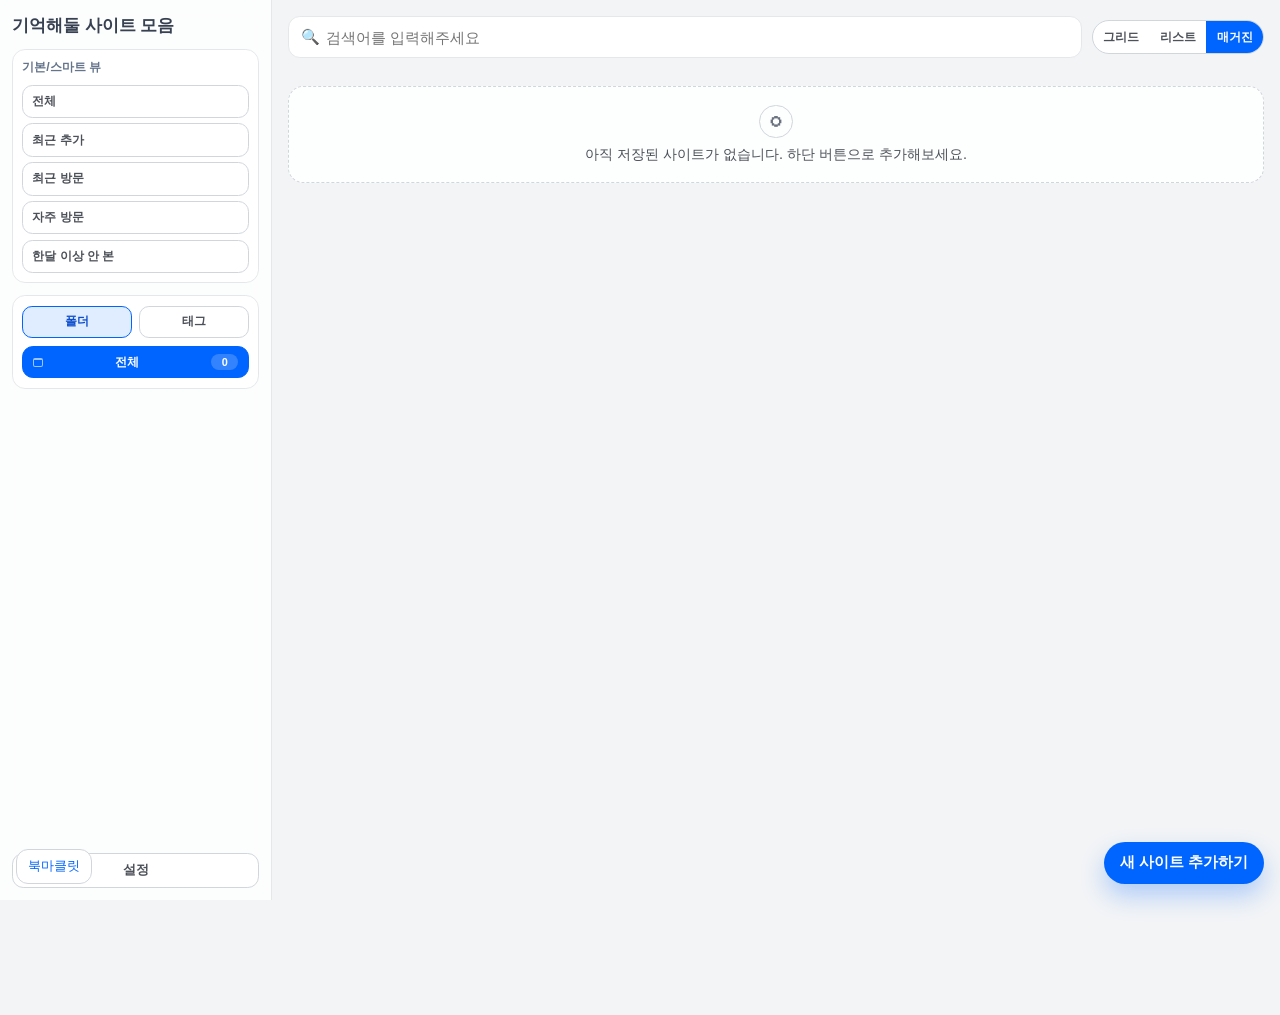
==== index.html @ a2510bf2 "feat: enhance bottom utility buttons and update styles for better visibility" ====
<!DOCTYPE html>
<html lang="ko">
<head>
  <meta charset="UTF-8" />
  <meta name="viewport" content="width=device-width, initial-scale=1.0" />
  <meta name="theme-color" content="#0064ff" />
  <title>내 사이트 보관함</title>
  <link rel="apple-touch-icon" sizes="180x180" href="icons/apple-touch-icon.png" />
  <link rel="icon" type="image/png" sizes="32x32" href="icons/favicon-32x32.png" />
  <link rel="icon" type="image/png" sizes="16x16" href="icons/favicon-16x16.png" />
  <link rel="icon" href="icons/favicon.ico" />
  <link rel="manifest" href="icons/site.webmanifest" />
  <link rel="stylesheet" href="app-style.css" />
</head>
<body data-app-context="web">
  <div class="app-shell">
    <aside id="sidePanel" class="side-panel">
      <div class="side-head">
        <h1>기억해둘 사이트 모음</h1>
        <button id="closeSidePanelBtn" class="side-close" type="button">닫기</button>
      </div>

      <section class="side-section">
        <h2>기본/스마트 뷰</h2>
        <div id="suggestions"></div>
      </section>

      <section class="side-section">
        <div class="facet-toggle" id="facetToggle">
          <button id="showFolderPaneBtn" type="button" data-facet="folders" class="active">폴더</button>
          <button id="showTagPaneBtn" type="button" data-facet="tags">태그</button>
        </div>

        <div id="foldersPane" class="facet-pane">
          <div id="folderFilters"></div>
        </div>

        <div id="tagsPane" class="facet-pane" hidden>
          <details id="tagAccordion" class="tag-accordion">
            <summary>태그 목록</summary>
            <input id="tagSearchInput" type="text" placeholder="태그 검색" />
            <div id="tagFilters"></div>
          </details>
        </div>
      </section>

      <div class="side-footer">
        <button id="openSettingsBtn" class="settings-side-btn" type="button">설정</button>
      </div>
    </aside>

    <div id="sideBackdrop" class="side-backdrop" hidden></div>

    <div class="main-panel">
      <header>
        <div class="controls">
          <button id="openSidePanelBtn" class="menu-btn" type="button" data-tooltip="사이드바 열기">☰</button>
          <div class="search-wrap">
            <span class="search-icon" aria-hidden="true">&#128269;</span>
            <input type="text" id="searchInput" placeholder="검색어를 입력해주세요" />
          </div>
          <select id="sortSelect" hidden>
            <option value="recentAdd">최근 추가</option>
            <option value="recentVisit">최근 방문</option>
            <option value="frequent">자주 방문</option>
          </select>
          <select id="folderFilterSelect" hidden>
            <option value="">전체 폴더</option>
          </select>
          <div class="view-toggle" id="viewToggle">
            <button type="button" data-view-mode="grid">그리드</button>
            <button type="button" data-view-mode="list">리스트</button>
            <button type="button" data-view-mode="magazine" class="active">매거진</button>
          </div>
        </div>
      </header>

      <main>
        <section id="bulkBar" class="bulk-bar" hidden>
          <span id="bulkCount">0개 선택됨</span>
          <button id="bulkToggleVisibleBtn" type="button">현재 목록 전체 선택</button>
          <button id="bulkMoveFolderBtn" type="button">폴더 이동</button>
          <button id="bulkAddTagBtn" type="button">태그 추가</button>
          <button id="bulkRemoveTagBtn" type="button">태그 제거</button>
          <button id="bulkDeleteBtn" type="button" class="danger">선택 삭제</button>
          <button id="bulkClearBtn" type="button">선택 해제</button>
        </section>
        <section id="cardsContainer"></section>
      </main>
    </div>
  </div>

    <div class="settings-overlay" id="settingsOverlay" hidden>
    <section class="settings-panel" role="dialog" aria-modal="true" aria-labelledby="settingsTitle">
      <div class="settings-head">
        <h2 id="settingsTitle">설정</h2>
        <button id="closeSettingsBtn" type="button" class="settings-close">닫기</button>
      </div>

      <section class="appearance-panel">
        <h3>보기 설정</h3>
        <div class="theme-mode-group" id="themeModeGroup" role="group" aria-label="테마 모드">
          <button id="themeAutoBtn" type="button" class="theme-mode-btn" data-theme-mode="auto">자동</button>
          <button id="themeLightBtn" type="button" class="theme-mode-btn" data-theme-mode="light">라이트</button>
          <button id="themeDarkBtn" type="button" class="theme-mode-btn" data-theme-mode="dark">다크</button>
        </div>
        <p id="themeModeHint" class="theme-mode-hint">시스템 테마에 맞춰 자동 적용</p>
      </section>

      <section class="folder-style-panel">
        <h3>폴더 스타일</h3>
        <label for="folderStyleTarget">대상 폴더</label>
        <select id="folderStyleTarget"></select>
        <div class="folder-style-inline">
          <input id="folderEmojiInput" type="text" maxlength="2" placeholder="이모지" />
          <input id="folderColorInput" type="color" value="#1d4ed8" />
        </div>
        <div class="folder-style-actions">
          <button id="saveFolderStyleBtn" type="button">저장</button>
          <button id="clearFolderStyleBtn" type="button">초기화</button>
        </div>
      </section>

      <section class="data-panel">
        <h3>데이터 관리</h3>
        <div class="data-actions">
          <button id="exportBtn" type="button">백업 다운로드</button>
          <button id="importBtn" type="button">백업 복구</button>
          <button id="checkDeadLinksBtn" type="button">죽은 링크 검사</button>
          <button id="deleteBrokenLinksBtn" type="button">죽은 링크 일괄 삭제</button>
        </div>
      </section>

      <section class="drive-panel">
        <div class="drive-head">
          <h2>Google Drive 동기화</h2>
          <span id="driveStatus" class="drive-status offline">미연결</span>
        </div>
    <div class="drive-actions">
          <button id="driveConnectBtn" type="button" data-tooltip="Google 계정 연결">Google 연결</button>
          <button id="driveSyncBtn" type="button" class="primary" data-tooltip="양방향 동기화">양방향 동기화</button>
          <button id="drivePushBtn" type="button" data-tooltip="로컬 데이터를 Drive에 저장">Drive 저장</button>
          <button id="drivePullBtn" type="button" data-tooltip="Drive 데이터를 불러오기">Drive 불러오기</button>
        </div>
        <details class="drive-settings">
          <summary>OAuth 설정</summary>
          <label for="googleClientIdInput">Google OAuth Client ID</label>
          <input id="googleClientIdInput" type="text" placeholder="xxxx.apps.googleusercontent.com" />
          <div class="drive-settings-actions">
            <button id="saveGoogleConfigBtn" type="button">Client ID 저장</button>
            <button id="clearGoogleConfigBtn" type="button">초기화</button>
          </div>
          <p>
            웹과 확장프로그램에서 같은 Client ID를 쓰면 동일한 Drive appDataFolder 파일을 공유합니다.
          </p>
        </details>
      </section>
    </section>
  </div>

  <div class="bottom-utils">
    <button id="bookmarkletBtn" data-tooltip="북마클릿 코드 복사">북마클릿</button>
  </div>

  <div class="bottom-cta">
    <button id="saveCurrentTabBtn" class="cta-tab-btn" data-tooltip="현재 탭을 바로 저장">현재 탭 추가</button>
    <button id="openSheetBtn" data-tooltip="새 사이트 추가">새 사이트 추가하기</button>
  </div>
  <button id="scrollTopBtn" class="scroll-top-btn" type="button" hidden data-tooltip="맨 위로">↑</button>

  <input type="file" id="importFile" accept="application/json" hidden />
  <div id="toastContainer"></div>

  <div class="reader-overlay" id="readerOverlay" hidden>
    <article class="reader-panel">
      <div class="reader-head">
        <button id="readerCloseBtn" type="button">닫기</button>
        <a id="readerOpenOriginal" href="#" target="_blank" rel="noopener noreferrer">원문 열기</a>
      </div>
      <h2 id="readerTitle"></h2>
      <p id="readerSubline"></p>
      <div id="readerImages" class="reader-images"></div>
      <div id="readerBody" class="reader-body"></div>
    </article>
  </div>

  <div class="sheet-overlay" id="sheetOverlay">
    <div class="sheet" id="sheet">
      <div class="sheet-header" id="sheetTitle">새 사이트 추가</div>
      <div class="field-group" id="step1">
        <label for="siteUrl">URL</label>
        <input type="url" id="siteUrl" placeholder="https://example.com" required />
        <div class="sheet-buttons">
          <button type="button" class="btn-secondary" id="cancelBtn1">취소</button>
          <button type="button" class="btn-primary" id="nextBtn">다음</button>
        </div>
      </div>
      <div class="field-group" id="step2">
        <div class="metadata-preview" id="metadataPreview" hidden>
          <img id="metadataThumb" alt="미리보기 썸네일" />
          <div class="metadata-preview-text">
            <div class="metadata-site">
              <img id="metadataFavicon" alt="" />
              <span id="metadataDomain"></span>
            </div>
            <p id="metadataDescription"></p>
          </div>
        </div>
        <div class="metadata-skeleton" id="metadataSkeleton" hidden>
          <div class="skeleton-thumb"></div>
          <div class="skeleton-lines">
            <span></span>
            <span></span>
            <span></span>
          </div>
        </div>
        <p class="metadata-hint" id="metadataHint">URL 입력 시 Open Graph 메타데이터를 자동 추출합니다.</p>
        <label for="siteName">사이트 이름</label>
        <input type="text" id="siteName" placeholder="사이트 이름" />
        <label for="siteFolder">폴더</label>
        <input type="text" id="siteFolder" placeholder="기본" list="folderSuggestions" />
        <label for="siteThumbUrl">썸네일 URL</label>
        <input type="url" id="siteThumbUrl" placeholder="자동 추출" />
        <label for="siteFaviconUrl">파비콘 URL</label>
        <input type="url" id="siteFaviconUrl" placeholder="자동 추출" />
        <label for="siteTags">태그 (띄어쓰기 또는 쉼표로 구분)</label>
        <div class="tag-chip-input" id="siteTagsChipBox">
          <input type="text" id="siteTagsEditor" placeholder="태그 입력 후 Enter/Space" />
        </div>
        <input type="text" id="siteTags" hidden />
        <label for="siteDesc">메모 (선택)</label>
        <textarea id="siteDesc" rows="3" placeholder="메모"></textarea>
        <div class="sheet-buttons">
          <button type="button" class="btn-secondary" id="backBtn">이전</button>
          <button type="button" class="btn-primary" id="saveBtn">완료</button>
        </div>
      </div>
    </div>
  </div>

  <datalist id="folderSuggestions"></datalist>
  <datalist id="tagSuggestions"></datalist>

  <script src="app.js"></script>
</body>
</html>
---- app-style.css ----
:root {
  --toss-blue: #0064ff;
  --gray-50: #f9fafb;
  --gray-100: #f2f4f6;
  --gray-200: #e5e8eb;
  --gray-300: #d1d6db;
  --gray-700: #4d5159;
  --gray-800: #374151;
  --card-radius: 1.25rem;
  --transition-fast: 0.25s;
}

* {
  box-sizing: border-box;
}

body {
  margin: 0;
  font-family: "Segoe UI", "Apple SD Gothic Neo", sans-serif;
  background-color: var(--gray-100);
  color: var(--gray-700);
  min-height: 100vh;
  position: relative;
  padding-bottom: 7.2rem;
  transition: background-color var(--transition-fast), color var(--transition-fast);
}

[hidden] {
  display: none !important;
}

.app-shell {
  display: grid;
  grid-template-columns: 272px minmax(0, 1fr);
  min-height: 100vh;
}

.side-panel {
  position: sticky;
  top: 0;
  height: 100vh;
  overflow-y: auto;
  border-right: 1px solid var(--gray-200);
  background: rgba(255, 255, 255, 0.78);
  backdrop-filter: blur(10px);
  padding: 0.95rem 0.75rem 0.75rem;
  display: flex;
  flex-direction: column;
  gap: 0.75rem;
}

.side-head {
  display: flex;
  align-items: center;
  justify-content: space-between;
  gap: 0.45rem;
}

.side-head h1 {
  margin: 0;
  font-size: 1.05rem;
  line-height: 1.3;
  color: var(--gray-800);
}

.side-close {
  display: none;
  border: 1px solid var(--gray-300);
  border-radius: 0.6rem;
  background: #fff;
  color: var(--gray-700);
  font-size: 0.76rem;
  font-weight: 600;
  padding: 0.35rem 0.5rem;
  cursor: pointer;
}

.side-section {
  border: 1px solid var(--gray-200);
  background: rgba(255, 255, 255, 0.88);
  border-radius: 0.82rem;
  padding: 0.58rem;
}

.side-section h2 {
  margin: 0 0 0.52rem;
  font-size: 0.78rem;
  color: #64748b;
  font-weight: 700;
}

#suggestions {
  display: flex;
  flex-direction: column;
  gap: 0.34rem;
}

.suggestion {
  border: 1px solid var(--gray-300);
  border-radius: 0.65rem;
  background: #fff;
  color: var(--gray-700);
  font-size: 0.78rem;
  font-weight: 600;
  padding: 0.45rem 0.55rem;
  cursor: pointer;
}

.facet-toggle {
  display: grid;
  grid-template-columns: 1fr 1fr;
  gap: 0.42rem;
  margin-bottom: 0.5rem;
}

.facet-toggle button {
  border: 1px solid var(--gray-300);
  border-radius: 0.62rem;
  background: #fff;
  color: var(--gray-700);
  font-size: 0.77rem;
  font-weight: 700;
  padding: 0.42rem 0.4rem;
  cursor: pointer;
}

.facet-toggle button.active {
  border-color: var(--toss-blue);
  background: rgba(0, 100, 255, 0.12);
  color: #0b4ccc;
}

.facet-pane {
  min-width: 0;
}

.tag-accordion summary {
  cursor: pointer;
  font-size: 0.78rem;
  color: var(--gray-800);
  font-weight: 700;
}

#tagSearchInput {
  margin-top: 0.45rem;
  width: 100%;
  border: 1px solid var(--gray-200);
  border-radius: 0.6rem;
  padding: 0.45rem 0.56rem;
  font-size: 0.78rem;
}

#folderFilters {
  display: flex;
  flex-direction: column;
  gap: 0.35rem;
}

.folder-chip {
  width: 100%;
  display: inline-flex;
  align-items: center;
  gap: 0.35rem;
  padding: 0.41rem 0.58rem;
  border-radius: 0.68rem;
  border: 1px solid var(--gray-300);
  background: #fff;
  color: var(--gray-700);
  font-size: 0.78rem;
  font-weight: 600;
  cursor: pointer;
  user-select: none;
  justify-content: flex-start;
  min-width: 0;
  overflow: hidden;
}

.folder-chip.folder-node {
  padding-left: calc(0.56rem + var(--indent, 0rem));
}

.folder-chip::before {
  content: "";
  width: 0.5rem;
  height: 0.37rem;
  border: 1.4px solid currentColor;
  border-radius: 2px;
  border-top-width: 2px;
  opacity: 0.62;
  flex: 0 0 auto;
}

.folder-chip .count {
  margin-left: auto;
  border-radius: 999px;
  background: rgba(15, 23, 42, 0.08);
  padding: 0.08rem 0.34rem;
  font-size: 0.68rem;
  font-weight: 700;
  line-height: 1.2;
  min-width: 1.7rem;
  text-align: center;
  flex: 0 0 auto;
}

.folder-chip .folder-label {
  min-width: 0;
  overflow: hidden;
  text-overflow: ellipsis;
  white-space: nowrap;
  flex: 1 1 auto;
}

.folder-toggle {
  color: inherit;
  width: 1rem;
  height: 1rem;
  border-radius: 4px;
  padding: 0.02rem;
  margin-right: 0.1rem;
  font-size: 0.74rem;
  line-height: 1;
  cursor: pointer;
  opacity: 0.8;
  flex: 0 0 auto;
  display: inline-flex;
  align-items: center;
  justify-content: center;
}

.folder-toggle:hover {
  opacity: 1;
}

.folder-chip.active {
  background: var(--toss-blue);
  border-color: var(--toss-blue);
  color: #fff;
}

.folder-chip.active .count {
  background: rgba(255, 255, 255, 0.2);
}

.folder-chip.drop-ready {
  border-color: var(--toss-blue);
  box-shadow: 0 0 0 2px rgba(0, 100, 255, 0.2);
}

body.dragging-bookmark .folder-chip {
  transition: box-shadow 0.16s ease, border-color 0.16s ease;
}

#tagFilters {
  margin-top: 0.46rem;
  display: flex;
  flex-wrap: wrap;
  gap: 0.42rem;
}

.tag-chip {
  padding: 0.33rem 0.66rem;
  border: 1px solid var(--gray-300);
  border-radius: 999px;
  font-size: 0.74rem;
  cursor: pointer;
  user-select: none;
  background-color: #fff;
}

.tag-chip::before {
  content: "#";
  margin-right: 0.22rem;
  opacity: 0.72;
}

.tag-chip.selected {
  background-color: var(--toss-blue);
  color: #fff;
  border-color: var(--toss-blue);
}

.tag-empty {
  font-size: 0.75rem;
  color: #64748b;
  padding: 0.25rem 0.1rem;
}

.side-footer {
  margin-top: auto;
  padding-top: 0.2rem;
}

.settings-side-btn {
  width: 100%;
  border: 1px solid var(--gray-300);
  background: #fff;
  color: var(--gray-700);
  border-radius: 0.7rem;
  padding: 0.5rem 0.62rem;
  font-size: 0.8rem;
  font-weight: 700;
  cursor: pointer;
}

.main-panel {
  min-width: 0;
}

header {
  padding: 1rem 1rem 0.35rem;
}

.controls {
  margin-top: 0;
  display: flex;
  align-items: center;
  gap: 0.58rem;
}

.search-wrap {
  flex: 1;
  min-width: 0;
  display: flex;
  align-items: center;
  gap: 0.42rem;
  border: 1px solid var(--gray-200);
  border-radius: 0.74rem;
  background: #fff;
  padding: 0 0.72rem;
}

.search-icon {
  color: #64748b;
  font-size: 0.94rem;
  line-height: 1;
  flex: 0 0 auto;
}

.menu-btn {
  display: none;
  border: 1px solid var(--gray-300);
  background: #fff;
  color: var(--gray-700);
  border-radius: 0.64rem;
  width: 2.1rem;
  height: 2.1rem;
  font-size: 1rem;
  font-weight: 700;
  cursor: pointer;
}

.search-wrap input[type="text"] {
  flex: 1;
  min-width: 0;
  padding: 0.72rem 0;
  border: none;
  outline: none;
  background: transparent;
  font-size: 0.95rem;
  color: inherit;
}

.controls select {
  padding: 0.65rem 0.82rem;
  font-size: 0.88rem;
  border-radius: 0.7rem;
  border: 1px solid var(--gray-200);
  background-color: #fff;
  color: var(--gray-700);
}

.view-toggle {
  display: inline-flex;
  align-items: center;
  border: 1px solid var(--gray-300);
  border-radius: 999px;
  background: #fff;
  overflow: hidden;
  margin-left: auto;
}

.view-toggle button {
  border: none;
  background: transparent;
  color: var(--gray-700);
  font-size: 0.76rem;
  font-weight: 600;
  padding: 0.44rem 0.65rem;
  cursor: pointer;
}

.view-toggle button.active {
  background: var(--toss-blue);
  color: #fff;
}

.side-backdrop {
  display: none;
}

.settings-overlay {
  position: fixed;
  inset: 0;
  z-index: 220;
  display: flex;
  align-items: flex-start;
  justify-content: center;
  padding: 0 1rem 1rem;
  background: rgba(15, 23, 42, 0.18);
  backdrop-filter: blur(6px);
  opacity: 0;
  pointer-events: none;
  transition: opacity var(--transition-fast);
}

.settings-overlay.open {
  opacity: 1;
  pointer-events: auto;
}

.settings-panel {
  width: min(940px, 100%);
  margin-top: 4.1rem;
  border-radius: 1.15rem;
  border: 1px solid rgba(255, 255, 255, 0.7);
  background: rgba(255, 255, 255, 0.72);
  backdrop-filter: blur(16px) saturate(140%);
  box-shadow: 0 18px 40px rgba(15, 23, 42, 0.18);
  max-height: calc(100vh - 5.2rem);
  overflow-y: auto;
  padding: 1rem;
  transform: translateY(-10px) scale(0.985);
  transition: transform var(--transition-fast);
}

.settings-overlay.open .settings-panel {
  transform: translateY(0) scale(1);
}

.settings-head {
  display: flex;
  align-items: center;
  justify-content: space-between;
  gap: 0.8rem;
  margin-bottom: 0.85rem;
}

.settings-head h2 {
  margin: 0;
  font-size: 1rem;
  color: var(--gray-800);
}

.settings-close {
  border: 1px solid var(--gray-300);
  background: rgba(255, 255, 255, 0.85);
  color: var(--gray-700);
  border-radius: 0.65rem;
  padding: 0.4rem 0.7rem;
  font-size: 0.8rem;
  font-weight: 600;
  cursor: pointer;
}

.appearance-panel {
  margin-bottom: 0.75rem;
  border: 1px solid var(--gray-200);
  border-radius: 0.9rem;
  padding: 0.7rem;
  background: rgba(255, 255, 255, 0.8);
}

.appearance-panel h3 {
  margin: 0 0 0.5rem;
  font-size: 0.86rem;
  color: var(--gray-800);
}

.data-panel {
  margin-bottom: 0.75rem;
  border: 1px solid var(--gray-200);
  border-radius: 0.9rem;
  padding: 0.7rem;
  background: rgba(255, 255, 255, 0.8);
}

.data-panel h3 {
  margin: 0 0 0.5rem;
  font-size: 0.86rem;
  color: var(--gray-800);
}

.data-actions {
  display: grid;
  grid-template-columns: repeat(2, minmax(0, 1fr));
  gap: 0.45rem;
}

.data-actions button {
  border: 1px solid var(--gray-300);
  background: #fff;
  border-radius: 0.7rem;
  padding: 0.5rem 0.55rem;
  font-size: 0.79rem;
  color: var(--gray-700);
  cursor: pointer;
}

.folder-style-panel {
  margin-bottom: 0.75rem;
  border: 1px solid var(--gray-200);
  border-radius: 0.9rem;
  padding: 0.7rem;
  background: rgba(255, 255, 255, 0.8);
}

.folder-style-panel h3 {
  margin: 0 0 0.5rem;
  font-size: 0.86rem;
  color: var(--gray-800);
}

.folder-style-panel label {
  display: block;
  margin-bottom: 0.25rem;
  font-size: 0.76rem;
  color: #64748b;
}

.folder-style-panel select,
.folder-style-panel input {
  width: 100%;
  border: 1px solid var(--gray-300);
  border-radius: 0.65rem;
  background: #fff;
  color: var(--gray-700);
  padding: 0.45rem 0.55rem;
  font-size: 0.78rem;
}

.folder-style-inline {
  margin-top: 0.45rem;
  display: grid;
  grid-template-columns: 1fr 78px;
  gap: 0.45rem;
}

.folder-style-inline input[type="color"] {
  padding: 0.2rem;
  height: 2rem;
}

.folder-style-actions {
  margin-top: 0.45rem;
  display: grid;
  grid-template-columns: 1fr 1fr;
  gap: 0.45rem;
}

.folder-style-actions button {
  border: 1px solid var(--gray-300);
  background: #fff;
  border-radius: 0.65rem;
  padding: 0.42rem 0.5rem;
  font-size: 0.76rem;
  color: var(--gray-700);
  cursor: pointer;
}

.theme-mode-group {
  display: grid;
  grid-template-columns: repeat(3, minmax(0, 1fr));
  gap: 0.45rem;
}

.theme-mode-btn {
  border: 1px solid var(--gray-300);
  border-radius: 0.7rem;
  background: #fff;
  color: var(--gray-700);
  padding: 0.55rem 0.2rem;
  font-size: 0.8rem;
  font-weight: 600;
  cursor: pointer;
}

.theme-mode-btn.active {
  border-color: var(--toss-blue);
  background: var(--toss-blue);
  color: #fff;
}

.theme-mode-hint {
  margin: 0.45rem 0 0;
  color: #6b7280;
  font-size: 0.76rem;
}

.theme-toggle-btn {
  width: 100%;
  border: 1px solid var(--gray-300);
  border-radius: 0.7rem;
  background: #fff;
  color: var(--gray-700);
  padding: 0.55rem 0.65rem;
  font-size: 0.8rem;
  font-weight: 600;
  cursor: pointer;
}

.drive-panel {
  margin-top: 0;
  background: rgba(255, 255, 255, 0.78);
  border: 1px solid var(--gray-200);
  border-radius: 1rem;
  padding: 0.9rem;
}

.drive-head {
  display: flex;
  align-items: center;
  justify-content: space-between;
  gap: 0.75rem;
}

.drive-head h2 {
  margin: 0;
  font-size: 0.95rem;
  font-weight: 700;
}

.drive-status {
  font-size: 0.75rem;
  border-radius: 999px;
  padding: 0.2rem 0.55rem;
  font-weight: 600;
}

.drive-status.offline {
  background: #fee2e2;
  color: #991b1b;
}

.drive-status.connected {
  background: #dcfce7;
  color: #166534;
}

.drive-status.syncing {
  background: #dbeafe;
  color: #1d4ed8;
}

.drive-actions {
  margin-top: 0.75rem;
  display: grid;
  grid-template-columns: repeat(2, minmax(0, 1fr));
  gap: 0.45rem;
}

.drive-actions button {
  border: 1px solid var(--gray-300);
  background: #fff;
  border-radius: 0.7rem;
  padding: 0.5rem 0.7rem;
  font-size: 0.8rem;
  color: var(--gray-700);
  cursor: pointer;
}

.drive-actions button.primary {
  border-color: var(--toss-blue);
  color: #fff;
  background: var(--toss-blue);
}

.drive-settings {
  margin-top: 0.7rem;
  border-top: 1px solid var(--gray-200);
  padding-top: 0.7rem;
}

.drive-settings summary {
  cursor: pointer;
  color: var(--gray-800);
  font-size: 0.83rem;
  font-weight: 600;
}

.drive-settings label {
  display: block;
  margin-top: 0.6rem;
  margin-bottom: 0.25rem;
  font-size: 0.8rem;
}

.drive-settings input {
  width: 100%;
  border: 1px solid var(--gray-200);
  border-radius: 0.65rem;
  padding: 0.55rem 0.7rem;
  font-size: 0.82rem;
}

.drive-settings-actions {
  margin-top: 0.5rem;
  display: flex;
  gap: 0.4rem;
}

.drive-settings-actions button {
  border: 1px solid var(--gray-300);
  border-radius: 0.6rem;
  background: #fff;
  color: var(--gray-700);
  padding: 0.45rem 0.6rem;
  font-size: 0.76rem;
  cursor: pointer;
}

.drive-settings p {
  margin: 0.6rem 0 0;
  color: #6b7280;
  font-size: 0.74rem;
  line-height: 1.4;
}

main {
  padding: 1rem;
}

.bulk-bar {
  margin-bottom: 0.75rem;
  display: flex;
  flex-wrap: wrap;
  align-items: center;
  gap: 0.4rem;
  padding: 0.55rem 0.6rem;
  border: 1px solid var(--gray-200);
  border-radius: 0.85rem;
  background: rgba(255, 255, 255, 0.9);
}

.bulk-bar span {
  margin-right: 0.2rem;
  font-size: 0.78rem;
  font-weight: 700;
  color: var(--gray-800);
}

.bulk-bar button {
  border: 1px solid var(--gray-300);
  border-radius: 0.65rem;
  background: #fff;
  color: var(--gray-700);
  font-size: 0.74rem;
  font-weight: 600;
  padding: 0.35rem 0.56rem;
  cursor: pointer;
}

.bulk-bar button.danger {
  border-color: #fecaca;
  background: #fff1f2;
  color: #b91c1c;
}

#cardsContainer {
  display: grid;
  gap: 0.75rem;
}

#cardsContainer > p {
  margin: 0.75rem 0 0;
  font-size: 0.95rem;
}

.empty-state {
  margin-top: 0.4rem;
  padding: 1.1rem 0.8rem;
  border-radius: 0.95rem;
  border: 1px dashed var(--gray-300);
  background: rgba(255, 255, 255, 0.86);
  text-align: center;
}

.empty-icon {
  width: 2.1rem;
  height: 2.1rem;
  margin: 0 auto 0.45rem;
  border-radius: 999px;
  border: 1px solid var(--gray-300);
  color: #6b7280;
  font-size: 1.2rem;
  line-height: 1.95rem;
}

.empty-state p {
  margin: 0;
  font-size: 0.9rem;
}

.cards-sentinel {
  margin: 0.1rem auto 0;
  padding: 0.42rem 0.7rem;
  font-size: 0.74rem;
  color: #6b7280;
  border: 1px dashed var(--gray-300);
  border-radius: 999px;
  background: rgba(255, 255, 255, 0.84);
}

#cardsContainer.view-grid {
  grid-template-columns: repeat(auto-fill, minmax(210px, 1fr));
}

#cardsContainer.view-list,
#cardsContainer.view-magazine {
  display: flex;
  flex-direction: column;
}

.card {
  background-color: #fff;
  border-radius: var(--card-radius);
  padding: 1rem;
  box-shadow: 0 2px 4px rgba(0, 0, 0, 0.05);
  display: flex;
  flex-direction: row;
  position: relative;
  gap: 0.75rem;
}

.card-select {
  position: absolute;
  top: 0.78rem;
  left: 0.78rem;
  z-index: 2;
  display: inline-flex;
}

.card-select input {
  width: 15px;
  height: 15px;
  accent-color: var(--toss-blue);
  cursor: pointer;
}

.card .pin {
  position: absolute;
  top: 0.75rem;
  right: 0.75rem;
  font-size: 1.2rem;
  cursor: pointer;
  color: var(--gray-300);
  transition: color var(--transition-fast);
}

.card .pin.pinned {
  color: var(--toss-blue);
}

.card.selected {
  box-shadow: 0 0 0 2px rgba(0, 100, 255, 0.35), 0 12px 24px rgba(15, 23, 42, 0.09);
}

.card.keyboard-focus {
  box-shadow: 0 0 0 2px rgba(37, 99, 235, 0.42), 0 14px 26px rgba(15, 23, 42, 0.1);
}

.card.dragging {
  opacity: 0.76;
}

.card-title {
  font-weight: 600;
  font-size: 1rem;
  padding-right: 1.7rem;
  padding-left: 0;
}

.card-main {
  min-width: 0;
  flex: 1;
  display: flex;
  flex-direction: column;
  gap: 0.5rem;
}

.card-title-row {
  display: flex;
  align-items: center;
  gap: 0.45rem;
}

.card-favicon {
  width: 18px;
  height: 18px;
  border-radius: 4px;
  object-fit: contain;
  border: 1px solid var(--gray-200);
  background: #fff;
  flex: 0 0 auto;
}

.card-folder {
  margin-left: auto;
  display: inline-flex;
  align-items: center;
  gap: 0.3rem;
  font-size: 0.72rem;
  font-weight: 600;
  border-radius: 999px;
  border: 1px solid #c7d2fe;
  background: #eef3ff;
  color: #1e3a8a;
  padding: 0.22rem 0.55rem;
  white-space: nowrap;
  max-width: 46%;
  overflow: hidden;
  text-overflow: ellipsis;
}

.card-folder::before {
  content: "";
  width: 0.5rem;
  height: 0.37rem;
  border: 1.4px solid currentColor;
  border-radius: 2px;
  border-top-width: 2px;
  opacity: 0.65;
  flex: 0 0 auto;
}

.link-health-badge {
  display: inline-flex;
  align-items: center;
  border-radius: 999px;
  border: 1px solid #fecaca;
  background: #fff1f2;
  color: #b91c1c;
  padding: 0.2rem 0.46rem;
  font-size: 0.68rem;
  font-weight: 700;
  white-space: nowrap;
}

.card-media {
  width: 156px;
  height: 104px;
  border-radius: 0.9rem;
  overflow: hidden;
  border: 1px solid var(--gray-200);
  background: linear-gradient(145deg, #e2e8f0, #f8fafc);
  flex: 0 0 auto;
}

.card-media.has-media-favicon {
  display: flex;
  align-items: center;
  justify-content: center;
}

.card-media img {
  width: 100%;
  height: 100%;
  object-fit: cover;
  display: block;
}

.card-media .fallback {
  width: 100%;
  height: 100%;
  display: flex;
  align-items: center;
  justify-content: center;
  color: #1f2937;
  font-size: 1.2rem;
  font-weight: 700;
}

.card-media .media-favicon {
  width: 56px;
  height: 56px;
  border-radius: 12px;
  object-fit: contain;
  border: 1px solid var(--gray-300);
  background: #fff;
  margin: 0;
  display: block;
}

.card-desc {
  font-size: 0.9rem;
  color: #6b7280;
}

.card-tags {
  display: flex;
  flex-wrap: wrap;
  gap: 0.4rem;
  margin-top: 0.2rem;
}

.card-tags span {
  background-color: var(--gray-200);
  font-size: 0.7rem;
  padding: 0.2rem 0.5rem;
  border-radius: 0.75rem;
}

.card-meta {
  font-size: 0.7rem;
  color: var(--gray-700);
}

.card-actions {
  margin-top: 0.5rem;
  display: flex;
  gap: 0.75rem;
  flex-wrap: wrap;
}

.card-actions a,
.card-actions button {
  color: var(--toss-blue);
  text-decoration: none;
  font-size: 0.9rem;
  font-weight: 500;
  background: none;
  border: none;
  cursor: pointer;
  padding: 0;
}

#cardsContainer.view-grid .card {
  flex-direction: column;
}

#cardsContainer.view-grid .card-media {
  width: 100%;
  height: 136px;
}

#cardsContainer.view-list .card {
  gap: 0.4rem;
  padding: 0.85rem 1rem;
}

#cardsContainer.view-list .card-media,
#cardsContainer.view-list .card-desc,
#cardsContainer.view-list .card-tags,
#cardsContainer.view-list .card-meta {
  display: none;
}

#cardsContainer.view-list .card-actions {
  margin-top: 0.2rem;
}

.bottom-utils {
  position: fixed;
  left: 1rem;
  bottom: 1rem;
  display: flex;
  justify-content: flex-start;
  align-items: center;
  flex-wrap: wrap;
  max-width: calc(100% - 9rem);
  gap: 0.45rem;
  pointer-events: none;
  z-index: 60;
  transition: opacity var(--transition-fast), transform var(--transition-fast);
}

.bottom-utils.is-hidden {
  opacity: 0;
  transform: translateY(120%);
  pointer-events: none;
}

.bottom-utils button {
  pointer-events: all;
  padding: 0.5rem 0.7rem;
  font-size: 0.8rem;
  border-radius: 0.75rem;
  border: 1px solid var(--gray-300);
  background-color: rgba(255, 255, 255, 0.96);
  backdrop-filter: blur(8px);
  color: var(--toss-blue);
  cursor: pointer;
  white-space: nowrap;
}

body[data-app-context="extension"] .bottom-utils {
  display: none;
}

.bottom-cta {
  position: fixed;
  right: 1rem;
  bottom: 1rem;
  display: inline-flex;
  align-items: center;
  gap: 0.45rem;
  padding: 0;
  background: transparent;
  box-shadow: none;
  z-index: 70;
  transition: opacity var(--transition-fast), transform var(--transition-fast);
}

.bottom-cta.is-hidden {
  opacity: 0;
  transform: translateY(120%);
  pointer-events: none;
}

.bottom-cta button {
  width: auto;
  min-width: 8.8rem;
  padding: 0.72rem 1rem;
  font-size: 0.92rem;
  font-weight: 600;
  background-color: var(--toss-blue);
  color: #fff;
  border: none;
  border-radius: 999px;
  box-shadow: 0 12px 24px rgba(0, 100, 255, 0.27);
  cursor: pointer;
}

.cta-tab-btn {
  display: none;
  min-width: 7.2rem;
  height: 3.1rem;
  padding: 0 1rem;
  border: 1px solid var(--gray-300);
  border-radius: 999px;
  background: rgba(255, 255, 255, 0.96);
  color: var(--toss-blue);
  box-shadow: 0 8px 18px rgba(15, 23, 42, 0.18);
  font-size: 0.92rem;
  font-weight: 700;
}

body[data-app-context="extension"] .cta-tab-btn {
  display: inline-flex;
  align-items: center;
  justify-content: center;
}

.bottom-cta button.fab {
  min-width: 3.1rem;
  width: 3.1rem;
  height: 3.1rem;
  padding: 0;
  border-radius: 999px;
  font-size: 0;
}

.bottom-cta button.fab::before {
  content: "+";
  font-size: 1.5rem;
  font-weight: 700;
  line-height: 1;
}

.scroll-top-btn {
  position: fixed;
  right: 1rem;
  bottom: 4.55rem;
  z-index: 72;
  width: 2.35rem;
  height: 2.35rem;
  border: 1px solid var(--gray-300);
  border-radius: 999px;
  background: rgba(255, 255, 255, 0.94);
  backdrop-filter: blur(8px);
  color: var(--gray-700);
  font-size: 1rem;
  font-weight: 700;
  cursor: pointer;
  box-shadow: 0 6px 14px rgba(15, 23, 42, 0.18);
}

.sheet-overlay {
  position: fixed;
  left: 0;
  right: 0;
  top: 0;
  bottom: 0;
  background-color: rgba(0, 0, 0, 0.4);
  backdrop-filter: blur(2px);
  display: none;
  align-items: flex-end;
  justify-content: center;
  z-index: 100;
}

.sheet {
  background-color: #fff;
  width: 100%;
  max-height: 90vh;
  border-top-left-radius: var(--card-radius);
  border-top-right-radius: var(--card-radius);
  box-shadow: 0 -2px 8px rgba(0, 0, 0, 0.1);
  transform: translateY(100%);
  transition: transform var(--transition-fast);
  padding: 1.5rem;
  overflow-y: auto;
}

.sheet.open {
  transform: translateY(0);
}

.sheet-header {
  font-size: 1.2rem;
  font-weight: 700;
  margin-bottom: 1rem;
}

.sheet .field-group {
  margin-bottom: 1rem;
  display: none;
  flex-direction: column;
}

.sheet .field-group.active {
  display: flex;
}

.metadata-preview {
  border: 1px solid var(--gray-200);
  border-radius: 0.85rem;
  background: #fff;
  display: flex;
  gap: 0.65rem;
  padding: 0.55rem;
  margin-bottom: 0.5rem;
}

.metadata-skeleton {
  border: 1px solid var(--gray-200);
  border-radius: 0.85rem;
  background: #fff;
  display: flex;
  gap: 0.65rem;
  padding: 0.55rem;
  margin-bottom: 0.5rem;
}

.skeleton-thumb {
  width: 88px;
  height: 64px;
  border-radius: 0.65rem;
  background: linear-gradient(90deg, #e5e7eb 0%, #f3f4f6 50%, #e5e7eb 100%);
  background-size: 220% 100%;
  animation: shimmer 1.2s infinite linear;
}

.skeleton-lines {
  flex: 1;
  display: flex;
  flex-direction: column;
  justify-content: center;
  gap: 0.42rem;
}

.skeleton-lines span {
  height: 0.58rem;
  border-radius: 999px;
  background: linear-gradient(90deg, #e5e7eb 0%, #f3f4f6 50%, #e5e7eb 100%);
  background-size: 220% 100%;
  animation: shimmer 1.2s infinite linear;
}

.skeleton-lines span:nth-child(2) {
  width: 78%;
}

.skeleton-lines span:nth-child(3) {
  width: 62%;
}

.metadata-preview > img {
  width: 88px;
  height: 64px;
  border-radius: 0.65rem;
  object-fit: cover;
  border: 1px solid var(--gray-200);
  background: #f3f4f6;
}

.metadata-preview-text {
  min-width: 0;
  display: flex;
  flex-direction: column;
  gap: 0.35rem;
}

.metadata-site {
  display: flex;
  align-items: center;
  gap: 0.4rem;
  font-size: 0.76rem;
  color: #4b5563;
}

.metadata-site img {
  width: 16px;
  height: 16px;
  border-radius: 4px;
  border: 1px solid var(--gray-200);
  background: #fff;
}

.metadata-preview-text p {
  margin: 0;
  font-size: 0.78rem;
  color: #4b5563;
  line-height: 1.35;
}

.metadata-hint {
  margin: 0 0 0.55rem;
  color: #6b7280;
  font-size: 0.76rem;
}

.tag-chip-input {
  width: 100%;
  min-height: 2.5rem;
  border: 1px solid var(--gray-200);
  border-radius: 0.75rem;
  background: #fff;
  display: flex;
  flex-wrap: wrap;
  align-items: center;
  gap: 0.35rem;
  padding: 0.35rem 0.55rem;
  margin-bottom: 0.2rem;
}

.tag-chip-token {
  display: inline-flex;
  align-items: center;
  gap: 0.22rem;
  border-radius: 999px;
  border: 1px solid #bfdbfe;
  background: #e8f1ff;
  color: #1e3a8a;
  padding: 0.22rem 0.5rem;
  font-size: 0.74rem;
  font-weight: 600;
}

.tag-chip-token button {
  border: none;
  background: transparent;
  color: inherit;
  padding: 0;
  margin: 0;
  line-height: 1;
  cursor: pointer;
}

#siteTagsEditor {
  border: none;
  outline: none;
  background: transparent;
  min-width: 6.4rem;
  flex: 1 1 140px;
  font-size: 0.84rem;
  color: inherit;
}

.sheet label {
  margin-bottom: 0.3rem;
  font-size: 0.9rem;
  font-weight: 500;
}

.sheet input,
.sheet textarea {
  width: 100%;
  padding: 0.8rem 1rem;
  font-size: 1rem;
  border: 1px solid var(--gray-200);
  border-radius: 0.75rem;
}

.sheet-buttons {
  display: flex;
  gap: 0.5rem;
  margin-top: 1rem;
}

.sheet-buttons button {
  flex: 1;
  padding: 0.8rem;
  font-size: 1rem;
  border: none;
  border-radius: 0.75rem;
  cursor: pointer;
}

.btn-secondary {
  background-color: var(--gray-200);
  color: var(--gray-700);
}

.btn-primary {
  background-color: var(--toss-blue);
  color: #fff;
}

.reader-overlay {
  position: fixed;
  inset: 0;
  z-index: 180;
  background: rgba(15, 23, 42, 0.45);
  backdrop-filter: blur(4px);
  display: flex;
  align-items: center;
  justify-content: center;
  padding: 1rem;
}

.reader-panel {
  width: min(900px, 100%);
  max-height: calc(100vh - 2rem);
  overflow-y: auto;
  border-radius: 1rem;
  background: #fff;
  border: 1px solid var(--gray-200);
  box-shadow: 0 22px 45px rgba(15, 23, 42, 0.25);
  padding: 1rem 1.1rem 1.35rem;
}

.reader-head {
  display: flex;
  align-items: center;
  justify-content: space-between;
  gap: 0.6rem;
  margin-bottom: 0.85rem;
}

.reader-head button,
.reader-head a {
  border: 1px solid var(--gray-300);
  border-radius: 0.65rem;
  background: #fff;
  color: var(--gray-700);
  font-size: 0.8rem;
  font-weight: 600;
  text-decoration: none;
  padding: 0.4rem 0.65rem;
  cursor: pointer;
}

#readerTitle {
  margin: 0;
  color: var(--gray-800);
  font-size: 1.3rem;
  line-height: 1.3;
}

#readerSubline {
  margin: 0.4rem 0 0.8rem;
  font-size: 0.8rem;
  color: #6b7280;
}

.reader-images {
  display: grid;
  grid-template-columns: repeat(auto-fill, minmax(160px, 1fr));
  gap: 0.55rem;
  margin-bottom: 0.85rem;
}

.reader-images img {
  width: 100%;
  height: 122px;
  object-fit: cover;
  border-radius: 0.75rem;
  border: 1px solid var(--gray-200);
}

.reader-body {
  font-size: 0.95rem;
  line-height: 1.74;
  color: var(--gray-700);
}

.reader-body p {
  margin: 0.58rem 0;
}

#toastContainer {
  position: fixed;
  bottom: 5.8rem;
  left: 50%;
  transform: translateX(-50%);
  display: flex;
  flex-direction: column;
  align-items: center;
  z-index: 200;
}

.toast {
  margin-top: 0.5rem;
  padding: 0.8rem 1rem;
  background-color: rgba(0, 0, 0, 0.85);
  color: #fff;
  border-radius: 0.75rem;
  font-size: 0.85rem;
  display: flex;
  align-items: center;
  gap: 0.5rem;
  animation: fadeIn var(--transition-fast) forwards;
}

.toast button {
  background: none;
  border: none;
  color: #fff;
  text-decoration: underline;
  font-size: 0.85rem;
  cursor: pointer;
}

@keyframes fadeIn {
  from {
    opacity: 0;
    transform: translateY(10px);
  }

  to {
    opacity: 1;
    transform: translateY(0);
  }
}

body[data-app-context="extension"] {
  min-width: 390px;
  max-width: 430px;
  min-height: 620px;
}

body[data-app-context="extension"] h1 {
  font-size: 1rem;
}

body[data-theme="dark"] {
  background: #0b1220;
  color: #cbd5e1;
}

body[data-theme="dark"] .search-wrap,
body[data-theme="dark"] .search-wrap input[type="text"],
body[data-theme="dark"] .controls input[type="text"],
body[data-theme="dark"] .controls select,
body[data-theme="dark"] .sheet input,
body[data-theme="dark"] .sheet textarea,
body[data-theme="dark"] .drive-settings input {
  background: #111827;
  border-color: #334155;
  color: #e2e8f0;
}

body[data-theme="dark"] .search-icon {
  color: #94a3b8;
}

body[data-theme="dark"] .view-toggle,
body[data-theme="dark"] .drive-panel,
body[data-theme="dark"] .data-panel,
body[data-theme="dark"] .folder-style-panel,
body[data-theme="dark"] .settings-panel,
body[data-theme="dark"] .appearance-panel,
body[data-theme="dark"] .bulk-bar,
body[data-theme="dark"] .side-section,
body[data-theme="dark"] .card,
body[data-theme="dark"] .sheet,
body[data-theme="dark"] .reader-panel,
body[data-theme="dark"] .bottom-utils button,
body[data-theme="dark"] .cta-tab-btn,
body[data-theme="dark"] .settings-side-btn,
body[data-theme="dark"] .menu-btn,
body[data-theme="dark"] .side-close,
body[data-theme="dark"] #tagSearchInput,
body[data-theme="dark"] .facet-toggle button,
body[data-theme="dark"] .data-actions button,
body[data-theme="dark"] .folder-style-panel select,
body[data-theme="dark"] .folder-style-panel input,
body[data-theme="dark"] .folder-style-actions button,
body[data-theme="dark"] .scroll-top-btn,
body[data-theme="dark"] .tag-chip-input {
  background: #111827;
  border-color: #334155;
  color: #cbd5e1;
}

body[data-theme="dark"] .side-panel {
  background: rgba(15, 23, 42, 0.82);
  border-color: #334155;
}

body[data-theme="dark"] .side-head h1 {
  color: #e2e8f0;
}

body[data-theme="dark"] .side-section h2,
body[data-theme="dark"] .tag-accordion summary,
body[data-theme="dark"] .folder-style-panel label {
  color: #94a3b8;
}

body[data-theme="dark"] .tag-chip,
body[data-theme="dark"] .suggestion,
body[data-theme="dark"] .card-tags span,
body[data-theme="dark"] .folder-chip {
  background: #1f2937;
  border-color: #374151;
  color: #e5e7eb;
}

body[data-theme="dark"] .metadata-preview,
body[data-theme="dark"] .metadata-skeleton,
body[data-theme="dark"] .theme-toggle-btn,
body[data-theme="dark"] .theme-mode-btn,
body[data-theme="dark"] .bulk-bar button,
body[data-theme="dark"] .settings-close,
body[data-theme="dark"] .reader-head button,
body[data-theme="dark"] .reader-head a {
  background: #0f172a;
  border-color: #334155;
  color: #e2e8f0;
}

body[data-theme="dark"] .folder-chip .count {
  background: rgba(148, 163, 184, 0.25);
}

body[data-theme="dark"] .folder-chip.active {
  background: var(--toss-blue);
  border-color: var(--toss-blue);
  color: #fff;
}

body[data-theme="dark"] .folder-chip.drop-ready {
  border-color: #60a5fa;
  box-shadow: 0 0 0 2px rgba(96, 165, 250, 0.25);
}

body[data-theme="dark"] .tag-chip-token {
  background: rgba(37, 99, 235, 0.22);
  border-color: #1d4ed8;
  color: #dbeafe;
}

body[data-theme="dark"] .skeleton-thumb,
body[data-theme="dark"] .skeleton-lines span {
  background: linear-gradient(90deg, #1f2937 0%, #334155 50%, #1f2937 100%);
  background-size: 220% 100%;
}

body[data-theme="dark"] .folder-toggle {
  color: #cbd5e1;
}

body[data-theme="dark"] .folder-chip.active .count {
  background: rgba(255, 255, 255, 0.2);
}

body[data-theme="dark"] .card-folder {
  border-color: #3730a3;
  background: #1e1b4b;
  color: #c7d2fe;
}

body[data-theme="dark"] .link-health-badge {
  border-color: #7f1d1d;
  background: rgba(127, 29, 29, 0.28);
  color: #fecaca;
}

body[data-theme="dark"] .theme-mode-hint {
  color: #94a3b8;
}

body[data-theme="dark"] .bulk-bar span {
  color: #e2e8f0;
}

body[data-theme="dark"] .bulk-bar button.danger {
  border-color: #7f1d1d;
  background: #3f1d1d;
  color: #fecaca;
}

body[data-theme="dark"] .card-desc,
body[data-theme="dark"] .metadata-preview-text p,
body[data-theme="dark"] .metadata-hint,
body[data-theme="dark"] #readerSubline {
  color: #94a3b8;
}

body[data-theme="dark"] .tag-empty {
  color: #94a3b8;
}

body[data-theme="dark"] .cards-sentinel {
  color: #94a3b8;
  border-color: #334155;
  background: rgba(15, 23, 42, 0.74);
}

body[data-theme="dark"] .empty-state {
  border-color: #334155;
  background: rgba(15, 23, 42, 0.68);
}

body[data-theme="dark"] .empty-icon {
  border-color: #475569;
  color: #94a3b8;
}

body[data-theme="dark"] .reader-body {
  color: #e2e8f0;
}

@media (max-width: 980px) {
  .app-shell {
    display: block;
  }

  .menu-btn,
  .side-close {
    display: inline-flex;
    align-items: center;
    justify-content: center;
  }

  .side-panel {
    position: fixed;
    left: 0;
    top: 0;
    bottom: 0;
    z-index: 150;
    width: min(320px, 86vw);
    transform: translateX(-104%);
    transition: transform var(--transition-fast);
  }

  body.side-open .side-panel {
    transform: translateX(0);
  }

  .side-backdrop {
    position: fixed;
    inset: 0;
    z-index: 140;
    display: block;
    background: rgba(15, 23, 42, 0.42);
    opacity: 0;
    pointer-events: none;
    transition: opacity var(--transition-fast);
  }

  body.side-open .side-backdrop {
    opacity: 1;
    pointer-events: auto;
  }

  body[data-theme="dark"] .side-backdrop {
    background: rgba(2, 6, 23, 0.64);
  }
}

body[data-app-context="extension"] .app-shell {
  display: block;
}

body[data-app-context="extension"] .menu-btn,
body[data-app-context="extension"] .side-close {
  display: inline-flex;
  align-items: center;
  justify-content: center;
}

body[data-app-context="extension"] .side-panel {
  position: fixed;
  left: 0;
  top: 0;
  bottom: 0;
  z-index: 150;
  width: min(320px, 86vw);
  transform: translateX(-104%);
  transition: transform var(--transition-fast);
}

body[data-app-context="extension"].side-open .side-panel {
  transform: translateX(0);
}

body[data-app-context="extension"] .side-backdrop {
  position: fixed;
  inset: 0;
  z-index: 140;
  display: block;
  background: rgba(15, 23, 42, 0.42);
  opacity: 0;
  pointer-events: none;
  transition: opacity var(--transition-fast);
}

body[data-app-context="extension"].side-open .side-backdrop {
  opacity: 1;
  pointer-events: auto;
}

body[data-app-context="extension"] .controls {
  display: grid;
  grid-template-columns: auto minmax(0, 1fr);
  grid-template-areas:
    "search search"
    "menu views";
  align-items: center;
}

body[data-app-context="extension"] .search-wrap {
  grid-area: search;
  width: 100%;
}

body[data-app-context="extension"] .menu-btn {
  grid-area: menu;
}

body[data-app-context="extension"] .view-toggle {
  grid-area: views;
  margin-left: 0;
  width: 100%;
}

body[data-app-context="extension"] {
  padding-bottom: 11.2rem;
}

body[data-app-context="extension"] main {
  padding-bottom: 9.2rem;
}

@media (max-width: 430px) {
  .controls {
    display: grid;
    grid-template-columns: auto minmax(0, 1fr);
    grid-template-areas:
      "search search"
      "menu views";
    align-items: center;
  }

  .controls .search-wrap {
    grid-area: search;
    width: 100%;
  }

  .controls .menu-btn {
    grid-area: menu;
  }

  .controls .view-toggle {
    grid-area: views;
    margin-left: 0;
    width: 100%;
  }

  .view-toggle {
    width: 100%;
  }

  .view-toggle button {
    flex: 1;
    text-align: center;
  }

  .settings-overlay {
    padding: 0 0.75rem 0.75rem;
  }

  .settings-panel {
    margin-top: 3rem;
    max-height: calc(100vh - 3.8rem);
    padding: 0.85rem;
  }

  .bottom-utils {
    left: 0.75rem;
    right: 0.75rem;
    bottom: 4.45rem;
    max-width: none;
    justify-content: flex-start;
  }

  .bottom-utils button {
    flex: 1 1 calc(50% - 0.4rem);
  }

  .bottom-cta {
    left: 0.75rem;
    right: 0.75rem;
    bottom: 0.75rem;
  }

  .bottom-cta button {
    width: 100%;
    min-width: 0;
  }

  .bottom-cta button.fab {
    width: 3rem;
    min-width: 3rem;
    height: 3rem;
  }

  body[data-app-context="extension"] .bottom-cta {
    left: auto;
    right: 0.75rem;
    display: inline-flex;
    align-items: center;
    justify-content: flex-end;
    flex-wrap: nowrap;
    gap: 0.45rem;
  }

  body[data-app-context="extension"] .bottom-cta button {
    width: auto;
    min-width: 0;
  }

  body[data-app-context="extension"] .bottom-cta .cta-tab-btn {
    min-width: 7.2rem;
    height: 3rem;
    padding: 0 0.95rem;
    white-space: nowrap;
    flex: 0 0 auto;
    font-size: 0.9rem;
  }

  body[data-app-context="extension"] .bottom-cta button.fab {
    width: 3rem;
    min-width: 3rem;
    height: 3rem;
    flex: 0 0 3rem;
  }

  .scroll-top-btn {
    right: 0.75rem;
    bottom: 4.95rem;
  }

  #cardsContainer.view-grid {
    grid-template-columns: repeat(2, minmax(0, 1fr));
  }

  .bulk-bar {
    gap: 0.34rem;
    padding: 0.5rem;
  }

  .bulk-bar button {
    flex: 1 1 calc(50% - 0.34rem);
  }

  .card-media {
    width: 132px;
    height: 92px;
  }

  .reader-panel {
    padding: 0.85rem;
  }

  .drive-actions {
    grid-template-columns: 1fr;
  }

  .data-actions {
    grid-template-columns: 1fr;
  }

  .folder-style-inline,
  .folder-style-actions {
    grid-template-columns: 1fr;
  }
}

[data-tooltip] {
  position: relative;
}

[data-tooltip]::after {
  content: attr(data-tooltip);
  position: absolute;
  left: 50%;
  bottom: calc(100% + 6px);
  transform: translateX(-50%) translateY(4px);
  padding: 0.32rem 0.5rem;
  border-radius: 0.45rem;
  background: rgba(15, 23, 42, 0.92);
  color: #fff;
  font-size: 0.7rem;
  white-space: nowrap;
  opacity: 0;
  pointer-events: none;
  transition: opacity 0.14s ease, transform 0.14s ease;
  z-index: 500;
}

[data-tooltip]:hover::after,
[data-tooltip]:focus-visible::after {
  opacity: 1;
  transform: translateX(-50%) translateY(0);
}

@keyframes shimmer {
  from {
    background-position: 200% 0;
  }
  to {
    background-position: -40% 0;
  }
}
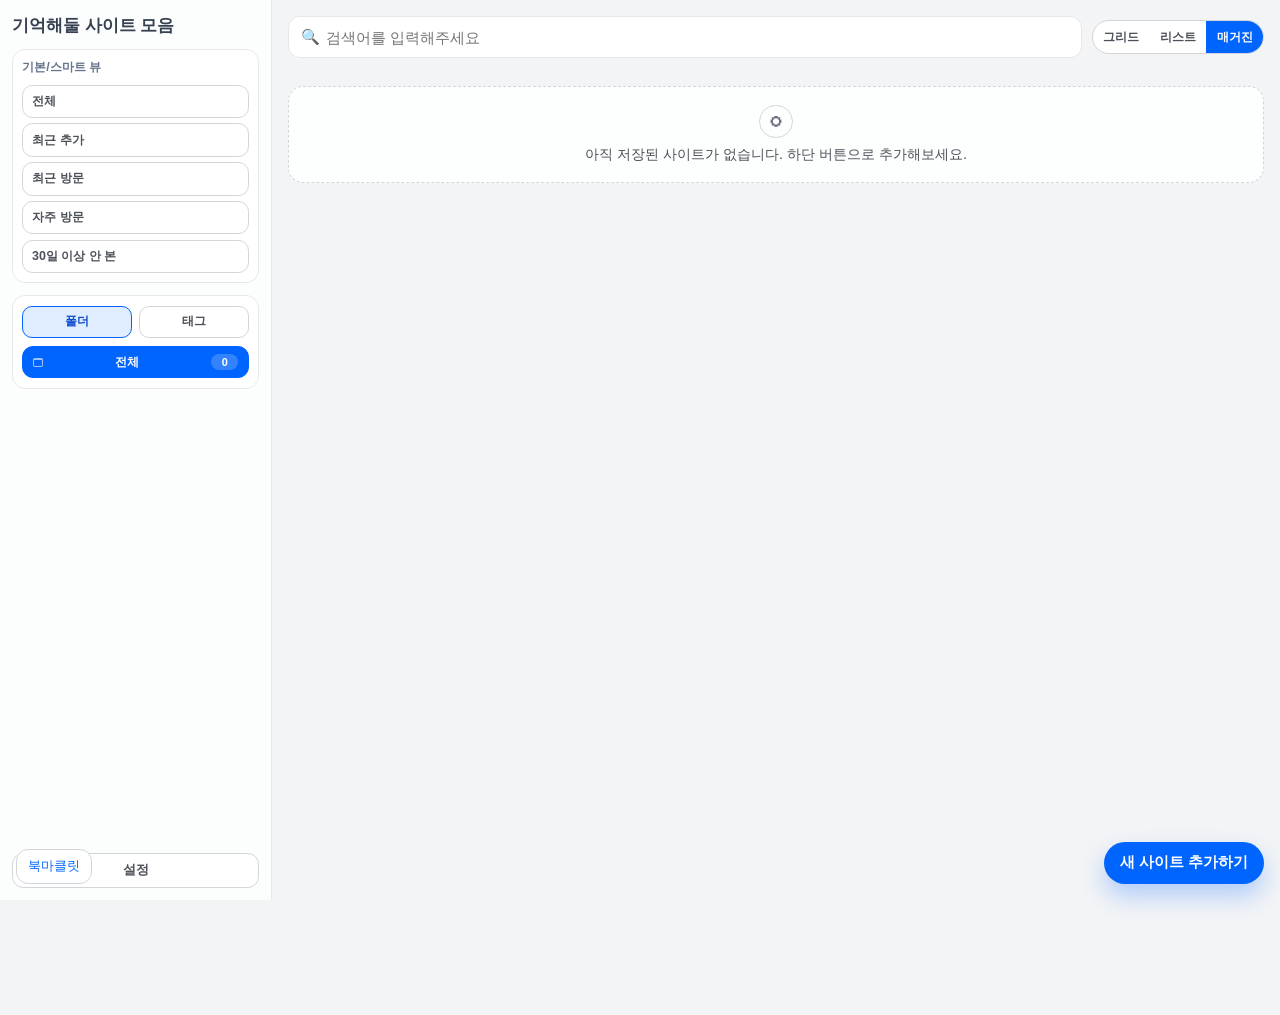
==== commit e06e9ce8: "feat: add token duration selection for Google OAuth configuration" ====
--- a/index.html
+++ b/index.html
@@ -146,6 +146,14 @@
           <summary>OAuth 설정</summary>
           <label for="googleClientIdInput">Google OAuth Client ID</label>
           <input id="googleClientIdInput" type="text" placeholder="xxxx.apps.googleusercontent.com" />
+          <label for="googleTokenDurationSelect">토큰 만료 기간</label>
+          <select id="googleTokenDurationSelect">
+            <option value="1d">1일</option>
+            <option value="1w" selected>7일</option>
+            <option value="1m">30일</option>
+            <option value="3m">3개월</option>
+            <option value="1y">1년</option>
+          </select>
           <div class="drive-settings-actions">
             <button id="saveGoogleConfigBtn" type="button">Client ID 저장</button>
             <button id="clearGoogleConfigBtn" type="button">초기화</button>
--- a/app-style.css
+++ b/app-style.css
@@ -695,7 +695,8 @@
   font-size: 0.8rem;
 }
 
-.drive-settings input {
+.drive-settings input,
+.drive-settings select {
   width: 100%;
   border: 1px solid var(--gray-200);
   border-radius: 0.65rem;
@@ -1565,7 +1566,8 @@
 body[data-theme="dark"] .controls select,
 body[data-theme="dark"] .sheet input,
 body[data-theme="dark"] .sheet textarea,
-body[data-theme="dark"] .drive-settings input {
+body[data-theme="dark"] .drive-settings input,
+body[data-theme="dark"] .drive-settings select {
   background: #111827;
   border-color: #334155;
   color: #e2e8f0;
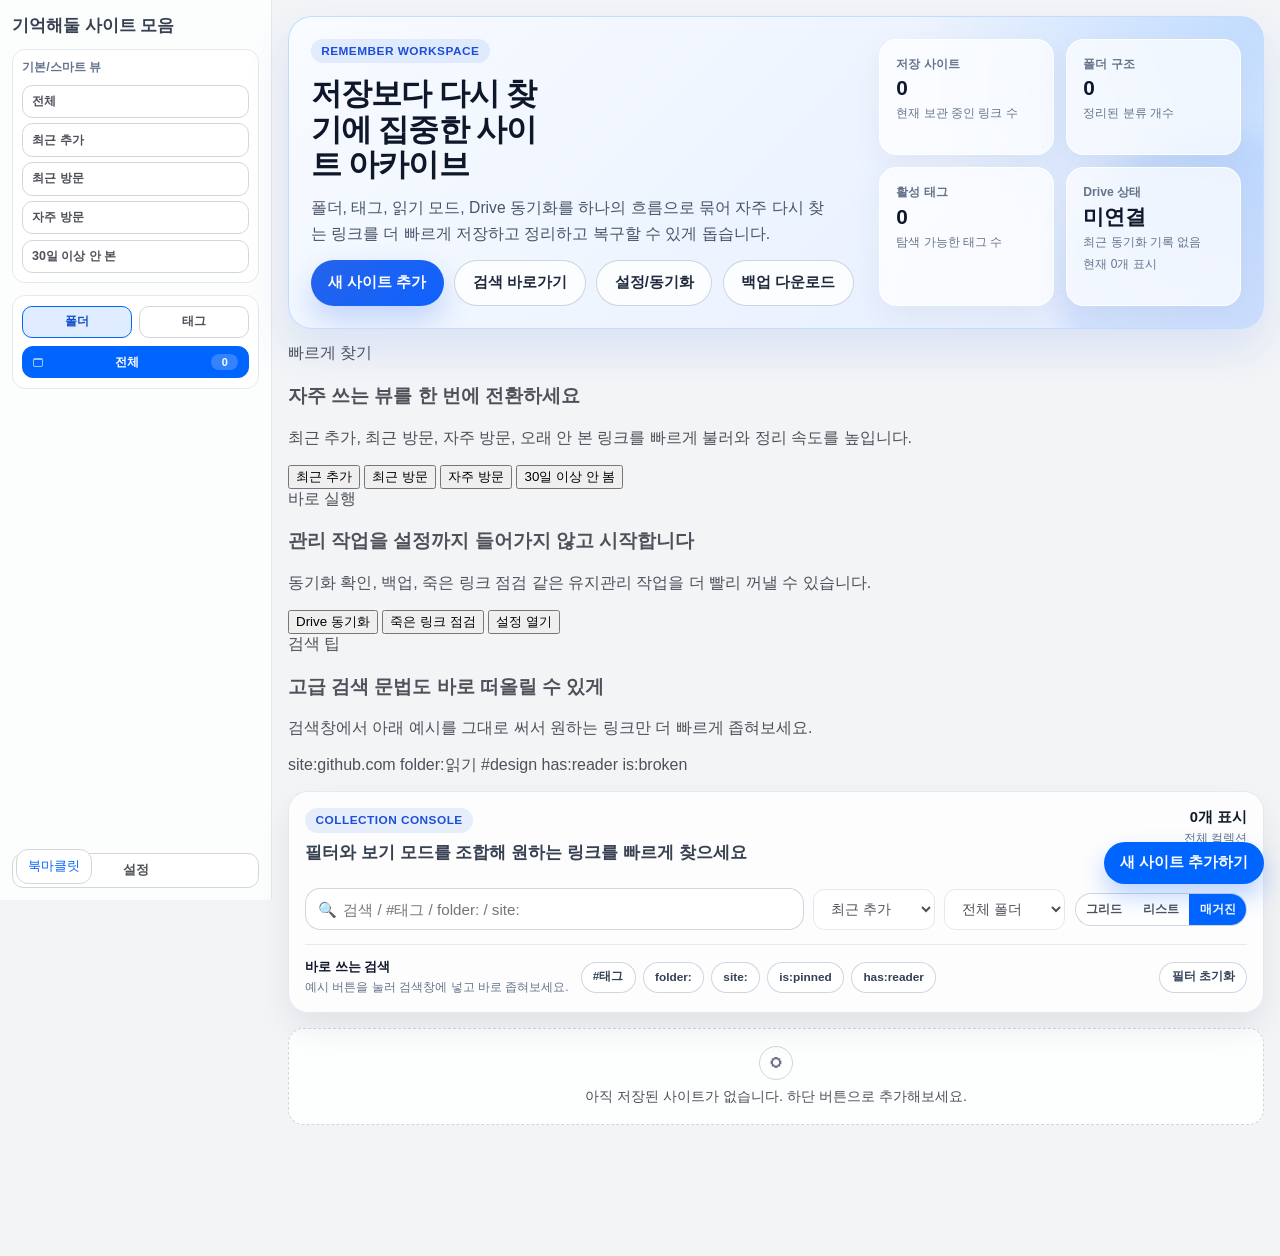
==== commit 91dc036d: "Make search and bulk workflows easier to use without removing core flows The app already had strong " ====
--- a/index.html
+++ b/index.html
@@ -52,19 +52,107 @@
     <div id="sideBackdrop" class="side-backdrop" hidden></div>
 
     <div class="main-panel">
-      <header>
-        <div class="controls">
+      <header class="workspace-header">
+        <section class="workspace-hero">
+          <div class="workspace-hero-copy">
+            <p class="workspace-kicker">Remember Workspace</p>
+            <h2>저장보다 다시 찾기에 집중한 사이트 아카이브</h2>
+            <p class="workspace-summary">
+              폴더, 태그, 읽기 모드, Drive 동기화를 하나의 흐름으로 묶어 자주 다시 찾는 링크를
+              더 빠르게 저장하고 정리하고 복구할 수 있게 돕습니다.
+            </p>
+            <div class="workspace-hero-actions">
+              <button id="heroAddSiteBtn" class="hero-primary-btn" type="button">새 사이트 추가</button>
+              <button id="heroFocusSearchBtn" class="hero-secondary-btn" type="button">검색 바로가기</button>
+              <button id="heroOpenSettingsBtn" class="hero-secondary-btn" type="button">설정/동기화</button>
+              <button id="heroBackupBtn" class="hero-secondary-btn" type="button">백업 다운로드</button>
+            </div>
+          </div>
+          <div class="workspace-hero-stats" aria-label="컬렉션 요약">
+            <article class="hero-stat-card">
+              <span>저장 사이트</span>
+              <strong id="heroBookmarkCount">0</strong>
+              <small>현재 보관 중인 링크 수</small>
+            </article>
+            <article class="hero-stat-card">
+              <span>폴더 구조</span>
+              <strong id="heroFolderCount">0</strong>
+              <small>정리된 분류 개수</small>
+            </article>
+            <article class="hero-stat-card">
+              <span>활성 태그</span>
+              <strong id="heroTagCount">0</strong>
+              <small>탐색 가능한 태그 수</small>
+            </article>
+            <article class="hero-stat-card">
+              <span>Drive 상태</span>
+              <strong id="heroSyncStatus">미연결</strong>
+              <small id="heroSyncDetail">최근 동기화 기록 없음</small>
+              <small id="heroSelectionCount">현재 0개 표시</small>
+            </article>
+          </div>
+        </section>
+
+        <section class="workspace-shortcuts" aria-label="빠른 작업">
+          <article class="shortcut-card">
+            <span class="shortcut-label">빠르게 찾기</span>
+            <h3>자주 쓰는 뷰를 한 번에 전환하세요</h3>
+            <p>최근 추가, 최근 방문, 자주 방문, 오래 안 본 링크를 빠르게 불러와 정리 속도를 높입니다.</p>
+            <div class="shortcut-chip-group">
+              <button type="button" data-workspace-preset="recentAdd">최근 추가</button>
+              <button type="button" data-workspace-preset="recentVisit">최근 방문</button>
+              <button type="button" data-workspace-preset="frequent">자주 방문</button>
+              <button type="button" data-workspace-preset="stale30">30일 이상 안 봄</button>
+            </div>
+          </article>
+          <article class="shortcut-card">
+            <span class="shortcut-label">바로 실행</span>
+            <h3>관리 작업을 설정까지 들어가지 않고 시작합니다</h3>
+            <p>동기화 확인, 백업, 죽은 링크 점검 같은 유지관리 작업을 더 빨리 꺼낼 수 있습니다.</p>
+            <div class="shortcut-chip-group">
+              <button id="heroDriveActionBtn" type="button">Drive 동기화</button>
+              <button id="heroCheckLinksBtn" type="button">죽은 링크 점검</button>
+              <button id="heroOpenSettingsPanelBtn" type="button">설정 열기</button>
+            </div>
+          </article>
+          <article class="shortcut-card">
+            <span class="shortcut-label">검색 팁</span>
+            <h3>고급 검색 문법도 바로 떠올릴 수 있게</h3>
+            <p>검색창에서 아래 예시를 그대로 써서 원하는 링크만 더 빠르게 좁혀보세요.</p>
+            <div class="search-tip-list" aria-label="검색 예시">
+              <span>site:github.com</span>
+              <span>folder:읽기</span>
+              <span>#design</span>
+              <span>has:reader</span>
+              <span>is:broken</span>
+            </div>
+          </article>
+        </section>
+
+        <section class="controls-panel">
+          <div class="controls-heading">
+            <div>
+              <p class="section-eyebrow">Collection Console</p>
+              <h2>필터와 보기 모드를 조합해 원하는 링크를 빠르게 찾으세요</h2>
+            </div>
+            <div class="results-summary" aria-live="polite">
+              <strong id="resultsCountLabel">0개 표시</strong>
+              <span id="resultsContextLabel">전체 컬렉션</span>
+              <em id="activeViewBadge" class="active-view-badge">매거진 보기</em>
+            </div>
+          </div>
+          <div class="controls">
           <button id="openSidePanelBtn" class="menu-btn" type="button" data-tooltip="사이드바 열기">☰</button>
           <div class="search-wrap">
             <span class="search-icon" aria-hidden="true">&#128269;</span>
-            <input type="text" id="searchInput" placeholder="검색어를 입력해주세요" />
-          </div>
-          <select id="sortSelect" hidden>
+            <input type="text" id="searchInput" placeholder="검색 / #태그 / folder: / site:" />
+          </div>
+          <select id="sortSelect" aria-label="정렬 기준">
             <option value="recentAdd">최근 추가</option>
             <option value="recentVisit">최근 방문</option>
             <option value="frequent">자주 방문</option>
           </select>
-          <select id="folderFilterSelect" hidden>
+          <select id="folderFilterSelect" aria-label="폴더 빠른 필터">
             <option value="">전체 폴더</option>
           </select>
           <div class="view-toggle" id="viewToggle">
@@ -72,18 +160,61 @@
             <button type="button" data-view-mode="list">리스트</button>
             <button type="button" data-view-mode="magazine" class="active">매거진</button>
           </div>
-        </div>
+          </div>
+          <div class="search-guidance" aria-label="검색 도움말">
+            <div class="search-guidance-copy">
+              <strong>바로 쓰는 검색</strong>
+              <span>예시 버튼을 눌러 검색창에 넣고 바로 좁혀보세요.</span>
+            </div>
+            <div class="search-shortcuts">
+              <button type="button" data-search-snippet="#태그 ">#태그</button>
+              <button type="button" data-search-snippet="folder:">folder:</button>
+              <button type="button" data-search-snippet="site:">site:</button>
+              <button type="button" data-search-snippet="is:pinned">is:pinned</button>
+              <button type="button" data-search-snippet="has:reader">has:reader</button>
+            </div>
+            <button id="clearFiltersBtn" class="search-reset-btn" type="button">필터 초기화</button>
+          </div>
+          <div id="activeFiltersBar" class="active-filters" hidden aria-live="polite"></div>
+        </section>
       </header>
 
       <main>
         <section id="bulkBar" class="bulk-bar" hidden>
-          <span id="bulkCount">0개 선택됨</span>
-          <button id="bulkToggleVisibleBtn" type="button">현재 목록 전체 선택</button>
-          <button id="bulkMoveFolderBtn" type="button">폴더 이동</button>
-          <button id="bulkAddTagBtn" type="button">태그 추가</button>
-          <button id="bulkRemoveTagBtn" type="button">태그 제거</button>
-          <button id="bulkDeleteBtn" type="button" class="danger">선택 삭제</button>
-          <button id="bulkClearBtn" type="button">선택 해제</button>
+          <div class="bulk-bar-top">
+            <div class="bulk-summary">
+              <span id="bulkCount">0개 선택됨</span>
+              <small id="bulkSelectionHint">선택한 항목을 한 번에 정리합니다.</small>
+            </div>
+            <div class="bulk-actions-row">
+              <button id="bulkToggleVisibleBtn" type="button">현재 목록 전체 선택</button>
+              <button id="bulkDeleteBtn" type="button" class="danger">선택 삭제</button>
+              <button id="bulkClearBtn" type="button">선택 해제</button>
+            </div>
+          </div>
+          <div class="bulk-inline-editors">
+            <label class="bulk-inline-field" for="bulkFolderInput">
+              <span>폴더 이동</span>
+              <input
+                id="bulkFolderInput"
+                type="text"
+                list="folderSuggestions"
+                placeholder="이동할 폴더를 입력하세요"
+              />
+            </label>
+            <button id="bulkMoveFolderBtn" type="button">폴더 적용</button>
+            <label class="bulk-inline-field bulk-inline-field-tags" for="bulkTagsInput">
+              <span>태그 편집</span>
+              <input
+                id="bulkTagsInput"
+                type="text"
+                list="tagSuggestions"
+                placeholder="태그를 입력하고 추가/제거를 선택하세요"
+              />
+            </label>
+            <button id="bulkAddTagBtn" type="button">태그 추가</button>
+            <button id="bulkRemoveTagBtn" type="button">태그 제거</button>
+          </div>
         </section>
         <section id="cardsContainer"></section>
       </main>
@@ -195,6 +326,7 @@
   <div class="sheet-overlay" id="sheetOverlay">
     <div class="sheet" id="sheet">
       <div class="sheet-header" id="sheetTitle">새 사이트 추가</div>
+      <div class="sheet-progress" id="sheetProgress">1 / 2 단계 · URL 입력</div>
       <div class="field-group" id="step1">
         <label for="siteUrl">URL</label>
         <input type="url" id="siteUrl" placeholder="https://example.com" required />
@@ -222,7 +354,7 @@
             <span></span>
           </div>
         </div>
-        <p class="metadata-hint" id="metadataHint">URL 입력 시 Open Graph 메타데이터를 자동 추출합니다.</p>
+        <p class="metadata-hint" id="metadataHint">1단계에서 URL을 확인하면 2단계에서 제목·폴더·태그를 바로 정리할 수 있어요.</p>
         <label for="siteName">사이트 이름</label>
         <input type="text" id="siteName" placeholder="사이트 이름" />
         <label for="siteFolder">폴더</label>
@@ -246,6 +378,26 @@
     </div>
   </div>
 
+  <div class="action-dialog-overlay" id="actionDialogOverlay" hidden>
+    <section class="action-dialog" role="dialog" aria-modal="true" aria-labelledby="actionDialogTitle">
+      <div class="action-dialog-head">
+        <div>
+          <p id="actionDialogEyebrow" class="action-dialog-eyebrow">선택한 항목 작업</p>
+          <h2 id="actionDialogTitle">작업 확인</h2>
+        </div>
+        <button id="actionDialogCloseBtn" type="button" class="action-dialog-close">닫기</button>
+      </div>
+      <p id="actionDialogDescription" class="action-dialog-description"></p>
+      <label id="actionDialogLabel" for="actionDialogInput">입력</label>
+      <input id="actionDialogInput" type="text" />
+      <p id="actionDialogSummary" class="action-dialog-summary"></p>
+      <div class="action-dialog-actions">
+        <button id="actionDialogCancelBtn" type="button" class="btn-secondary">취소</button>
+        <button id="actionDialogConfirmBtn" type="button" class="btn-primary">확인</button>
+      </div>
+    </section>
+  </div>
+
   <datalist id="folderSuggestions"></datalist>
   <datalist id="tagSuggestions"></datalist>
 
--- a/app-style.css
+++ b/app-style.css
@@ -307,15 +307,321 @@
   min-width: 0;
 }
 
-header {
-  padding: 1rem 1rem 0.35rem;
+.workspace-header {
+  padding: 1rem 1rem 0.5rem;
+  display: flex;
+  flex-direction: column;
+  gap: 0.9rem;
+}
+
+.workspace-hero {
+  position: relative;
+  overflow: hidden;
+  display: grid;
+  grid-template-columns: minmax(0, 1.45fr) minmax(280px, 0.95fr);
+  gap: 1rem;
+  padding: 1.35rem;
+  border-radius: 1.5rem;
+  border: 1px solid rgba(191, 219, 254, 0.9);
+  background:
+    radial-gradient(circle at top right, rgba(191, 219, 254, 0.92), transparent 34%),
+    linear-gradient(135deg, #f8fbff 0%, #eff5ff 44%, #e4ecff 100%);
+  box-shadow: 0 20px 44px rgba(37, 99, 235, 0.12);
+}
+
+.workspace-hero::after {
+  content: "";
+  position: absolute;
+  inset: auto -12% -40% auto;
+  width: 320px;
+  height: 320px;
+  border-radius: 999px;
+  background: rgba(59, 130, 246, 0.12);
+  filter: blur(12px);
+}
+
+.workspace-hero-copy,
+.workspace-hero-stats,
+.controls-panel,
+.workflow-strip {
+  position: relative;
+  z-index: 1;
+}
+
+.workspace-hero-copy {
+  display: flex;
+  flex-direction: column;
+  justify-content: center;
+  gap: 0.8rem;
+  min-width: 0;
+}
+
+.workspace-kicker,
+.section-eyebrow,
+.workflow-label {
+  margin: 0;
+  display: inline-flex;
+  align-items: center;
+  gap: 0.35rem;
+  width: fit-content;
+  border-radius: 999px;
+  padding: 0.34rem 0.66rem;
+  background: rgba(37, 99, 235, 0.1);
+  color: #1d4ed8;
+  font-size: 0.74rem;
+  font-weight: 800;
+  letter-spacing: 0.04em;
+  text-transform: uppercase;
+}
+
+.workspace-hero-copy h2 {
+  margin: 0;
+  max-width: 14ch;
+  color: #0f172a;
+  font-size: clamp(1.7rem, 2.4vw, 2.45rem);
+  line-height: 1.15;
+  letter-spacing: -0.03em;
+}
+
+.workspace-summary {
+  margin: 0;
+  max-width: 60ch;
+  color: #475569;
+  font-size: 0.98rem;
+  line-height: 1.65;
+}
+
+.workspace-hero-actions {
+  display: flex;
+  flex-wrap: wrap;
+  gap: 0.65rem;
+}
+
+.hero-primary-btn,
+.hero-secondary-btn {
+  border-radius: 999px;
+  padding: 0.8rem 1.1rem;
+  font-size: 0.92rem;
+  font-weight: 700;
+  cursor: pointer;
+  transition:
+    transform var(--transition-fast),
+    box-shadow var(--transition-fast),
+    background-color var(--transition-fast);
+}
+
+.hero-primary-btn {
+  border: none;
+  background: linear-gradient(135deg, #2563eb 0%, #0f62fe 100%);
+  color: #fff;
+  box-shadow: 0 14px 30px rgba(37, 99, 235, 0.24);
+}
+
+.hero-secondary-btn {
+  border: 1px solid rgba(148, 163, 184, 0.45);
+  background: rgba(255, 255, 255, 0.8);
+  color: #1e293b;
+}
+
+.hero-primary-btn:hover,
+.hero-secondary-btn:hover {
+  transform: translateY(-1px);
+}
+
+.workspace-hero-stats {
+  display: grid;
+  grid-template-columns: repeat(2, minmax(0, 1fr));
+  gap: 0.75rem;
+}
+
+.hero-stat-card {
+  min-width: 0;
+  display: flex;
+  flex-direction: column;
+  gap: 0.3rem;
+  padding: 1rem;
+  border-radius: 1.1rem;
+  border: 1px solid rgba(255, 255, 255, 0.8);
+  background: rgba(255, 255, 255, 0.72);
+  backdrop-filter: blur(10px);
+  box-shadow: 0 10px 28px rgba(148, 163, 184, 0.14);
+}
+
+.hero-stat-card span,
+.hero-stat-card small {
+  color: #64748b;
+}
+
+.hero-stat-card span {
+  font-size: 0.76rem;
+  font-weight: 700;
+}
+
+.hero-stat-card strong {
+  color: #0f172a;
+  font-size: 1.3rem;
+  line-height: 1.1;
+}
+
+.hero-stat-card small {
+  font-size: 0.75rem;
+  line-height: 1.45;
+}
+
+.workflow-strip {
+  display: grid;
+  grid-template-columns: repeat(3, minmax(0, 1fr));
+  gap: 0.8rem;
+}
+
+.workflow-card {
+  min-width: 0;
+  padding: 1rem 1.05rem;
+  border-radius: 1.2rem;
+  border: 1px solid var(--gray-200);
+  background: rgba(255, 255, 255, 0.78);
+  box-shadow: 0 10px 26px rgba(15, 23, 42, 0.06);
+}
+
+.workflow-card h3 {
+  margin: 0.7rem 0 0.4rem;
+  color: var(--gray-800);
+  font-size: 1rem;
+  line-height: 1.35;
+}
+
+.workflow-card p {
+  margin: 0;
+  color: #64748b;
+  font-size: 0.84rem;
+  line-height: 1.55;
+}
+
+.controls-panel {
+  border: 1px solid rgba(226, 232, 240, 0.95);
+  border-radius: 1.25rem;
+  background: rgba(255, 255, 255, 0.82);
+  backdrop-filter: blur(12px);
+  box-shadow: 0 16px 34px rgba(15, 23, 42, 0.07);
+  padding: 1rem;
+}
+
+.controls-heading {
+  display: flex;
+  align-items: flex-start;
+  justify-content: space-between;
+  gap: 0.85rem;
+  margin-bottom: 0.85rem;
+}
+
+.controls-heading h2 {
+  margin: 0.45rem 0 0;
+  color: var(--gray-800);
+  font-size: 1.08rem;
+  line-height: 1.4;
+}
+
+.results-summary {
+  min-width: 220px;
+  display: flex;
+  flex-direction: column;
+  align-items: flex-end;
+  gap: 0.2rem;
+  text-align: right;
+}
+
+.results-summary strong {
+  color: #0f172a;
+  font-size: 0.92rem;
+}
+
+.results-summary span {
+  color: #64748b;
+  font-size: 0.78rem;
+  line-height: 1.4;
+}
+
+.active-view-badge {
+  display: inline-flex;
+  align-items: center;
+  border-radius: 999px;
+  background: rgba(37, 99, 235, 0.1);
+  color: #1d4ed8;
+  font-size: 0.72rem;
+  font-style: normal;
+  font-weight: 700;
+  padding: 0.28rem 0.62rem;
 }
 
 .controls {
   margin-top: 0;
   display: flex;
   align-items: center;
+  flex-wrap: wrap;
   gap: 0.58rem;
+}
+
+.search-guidance {
+  display: flex;
+  align-items: center;
+  gap: 0.75rem;
+  flex-wrap: wrap;
+  margin-top: 0.85rem;
+  padding-top: 0.85rem;
+  border-top: 1px solid rgba(226, 232, 240, 0.95);
+}
+
+.search-guidance-copy {
+  display: flex;
+  flex-direction: column;
+  gap: 0.14rem;
+  min-width: 0;
+}
+
+.search-guidance-copy strong {
+  font-size: 0.82rem;
+  color: #0f172a;
+}
+
+.search-guidance-copy span,
+.results-strip span {
+  font-size: 0.78rem;
+  color: #64748b;
+}
+
+.search-shortcuts {
+  display: flex;
+  flex-wrap: wrap;
+  gap: 0.45rem;
+  flex: 1 1 340px;
+}
+
+.search-shortcuts button,
+.search-reset-btn {
+  border: 1px solid rgba(203, 213, 225, 0.95);
+  background: rgba(255, 255, 255, 0.94);
+  color: var(--gray-700);
+  border-radius: 999px;
+  padding: 0.42rem 0.74rem;
+  font-size: 0.76rem;
+  font-weight: 700;
+  cursor: pointer;
+}
+
+.search-reset-btn {
+  margin-left: auto;
+}
+
+.results-strip {
+  margin-top: 0.72rem;
+  display: none;
+  flex-direction: column;
+  gap: 0.16rem;
+}
+
+.results-strip strong {
+  color: #0f172a;
+  font-size: 0.9rem;
 }
 
 .search-wrap {
@@ -324,9 +630,10 @@
   display: flex;
   align-items: center;
   gap: 0.42rem;
-  border: 1px solid var(--gray-200);
-  border-radius: 0.74rem;
-  background: #fff;
+  border: 1px solid rgba(203, 213, 225, 0.95);
+  border-radius: 0.95rem;
+  background: rgba(255, 255, 255, 0.95);
+  box-shadow: inset 0 1px 0 rgba(255, 255, 255, 0.9);
   padding: 0 0.72rem;
 }
 
@@ -368,14 +675,15 @@
   border: 1px solid var(--gray-200);
   background-color: #fff;
   color: var(--gray-700);
+  min-width: 7.6rem;
 }
 
 .view-toggle {
   display: inline-flex;
   align-items: center;
-  border: 1px solid var(--gray-300);
+  border: 1px solid rgba(203, 213, 225, 0.95);
   border-radius: 999px;
-  background: #fff;
+  background: rgba(255, 255, 255, 0.95);
   overflow: hidden;
   margin-left: auto;
 }
@@ -393,6 +701,96 @@
 .view-toggle button.active {
   background: var(--toss-blue);
   color: #fff;
+}
+
+.search-guidance {
+  margin-top: 0.85rem;
+  display: flex;
+  flex-wrap: wrap;
+  align-items: center;
+  gap: 0.75rem;
+  border-top: 1px solid rgba(226, 232, 240, 0.9);
+  padding-top: 0.85rem;
+}
+
+.search-guidance-copy {
+  min-width: 0;
+  display: flex;
+  flex-direction: column;
+  gap: 0.15rem;
+}
+
+.search-guidance-copy strong {
+  color: #0f172a;
+  font-size: 0.82rem;
+}
+
+.search-guidance-copy span {
+  color: #64748b;
+  font-size: 0.76rem;
+  line-height: 1.45;
+}
+
+.search-shortcuts {
+  display: flex;
+  flex-wrap: wrap;
+  gap: 0.45rem;
+}
+
+.search-shortcuts button,
+.search-reset-btn,
+.active-filter-chip,
+.active-filters-clear {
+  border: 1px solid rgba(203, 213, 225, 0.95);
+  border-radius: 999px;
+  background: rgba(255, 255, 255, 0.94);
+  color: #334155;
+  font-size: 0.74rem;
+  font-weight: 700;
+  padding: 0.42rem 0.7rem;
+  cursor: pointer;
+}
+
+.search-reset-btn {
+  margin-left: auto;
+}
+
+.active-filters {
+  margin-top: 0.85rem;
+  display: flex;
+  flex-wrap: wrap;
+  align-items: center;
+  gap: 0.5rem;
+}
+
+.active-filters-label {
+  color: #475569;
+  font-size: 0.76rem;
+  font-weight: 800;
+}
+
+.active-filter-list {
+  display: flex;
+  flex-wrap: wrap;
+  gap: 0.45rem;
+}
+
+.active-filter-chip {
+  display: inline-flex;
+  align-items: center;
+  gap: 0.4rem;
+  background: rgba(37, 99, 235, 0.08);
+  color: #1d4ed8;
+}
+
+.active-filter-chip strong {
+  font-size: 0.68rem;
+  text-transform: uppercase;
+  letter-spacing: 0.04em;
+}
+
+.active-filters-clear {
+  border-style: dashed;
 }
 
 .side-backdrop {
@@ -728,19 +1126,39 @@
 }
 
 main {
-  padding: 1rem;
+  padding: 0 1rem 1rem;
 }
 
 .bulk-bar {
   margin-bottom: 0.75rem;
   display: flex;
+  flex-direction: column;
+  align-items: stretch;
+  gap: 0.4rem;
+  padding: 0.68rem 0.72rem;
+  border: 1px solid rgba(203, 213, 225, 0.9);
+  border-radius: 1rem;
+  background: rgba(255, 255, 255, 0.92);
+  box-shadow: 0 12px 28px rgba(15, 23, 42, 0.05);
+}
+
+.bulk-bar-top,
+.bulk-actions-row,
+.bulk-inline-editors {
+  display: flex;
   flex-wrap: wrap;
   align-items: center;
-  gap: 0.4rem;
-  padding: 0.55rem 0.6rem;
-  border: 1px solid var(--gray-200);
-  border-radius: 0.85rem;
-  background: rgba(255, 255, 255, 0.9);
+  gap: 0.5rem;
+}
+
+.bulk-bar-top {
+  justify-content: space-between;
+}
+
+.bulk-summary {
+  display: flex;
+  flex-direction: column;
+  gap: 0.16rem;
 }
 
 .bulk-bar span {
@@ -748,6 +1166,16 @@
   font-size: 0.78rem;
   font-weight: 700;
   color: var(--gray-800);
+}
+
+.bulk-summary small {
+  color: #64748b;
+  font-size: 0.74rem;
+  line-height: 1.45;
+}
+
+.bulk-actions-row {
+  justify-content: flex-end;
 }
 
 .bulk-bar button {
@@ -765,6 +1193,40 @@
   border-color: #fecaca;
   background: #fff1f2;
   color: #b91c1c;
+}
+
+.bulk-inline-editors {
+  border-top: 1px solid rgba(226, 232, 240, 0.95);
+  padding-top: 0.55rem;
+}
+
+.bulk-inline-field {
+  min-width: min(220px, 100%);
+  flex: 1 1 220px;
+  display: flex;
+  flex-direction: column;
+  gap: 0.26rem;
+}
+
+.bulk-inline-field-tags {
+  flex-basis: 260px;
+}
+
+.bulk-inline-field span {
+  margin: 0;
+  color: #475569;
+  font-size: 0.72rem;
+  font-weight: 800;
+}
+
+.bulk-inline-field input {
+  width: 100%;
+  border: 1px solid rgba(203, 213, 225, 0.95);
+  border-radius: 0.72rem;
+  background: rgba(255, 255, 255, 0.95);
+  color: #0f172a;
+  font-size: 0.84rem;
+  padding: 0.62rem 0.72rem;
 }
 
 #cardsContainer {
@@ -823,14 +1285,26 @@
 }
 
 .card {
-  background-color: #fff;
+  background:
+    linear-gradient(180deg, rgba(255, 255, 255, 0.97) 0%, rgba(248, 250, 252, 0.96) 100%);
+  border: 1px solid rgba(226, 232, 240, 0.9);
   border-radius: var(--card-radius);
   padding: 1rem;
-  box-shadow: 0 2px 4px rgba(0, 0, 0, 0.05);
+  box-shadow: 0 16px 34px rgba(15, 23, 42, 0.07);
   display: flex;
   flex-direction: row;
   position: relative;
   gap: 0.75rem;
+  transition:
+    transform var(--transition-fast),
+    box-shadow var(--transition-fast),
+    border-color var(--transition-fast);
+}
+
+.card:hover {
+  transform: translateY(-2px);
+  border-color: rgba(96, 165, 250, 0.65);
+  box-shadow: 0 18px 38px rgba(37, 99, 235, 0.11);
 }
 
 .card-select {
@@ -1033,6 +1507,17 @@
   border: none;
   cursor: pointer;
   padding: 0;
+}
+
+.card-actions a:hover,
+.card-actions button:hover,
+.settings-side-btn:hover,
+.data-actions button:hover,
+.folder-style-actions button:hover,
+.drive-actions button:hover,
+.bottom-utils button:hover,
+.bottom-cta button:hover {
+  filter: brightness(0.98);
 }
 
 #cardsContainer.view-grid .card {
@@ -1220,7 +1705,14 @@
 .sheet-header {
   font-size: 1.2rem;
   font-weight: 700;
+  margin-bottom: 0.35rem;
+}
+
+.sheet-progress {
   margin-bottom: 1rem;
+  font-size: 0.8rem;
+  font-weight: 700;
+  color: #2563eb;
 }
 
 .sheet .field-group {
@@ -1416,6 +1908,99 @@
 .btn-primary {
   background-color: var(--toss-blue);
   color: #fff;
+}
+
+.action-dialog-overlay {
+  position: fixed;
+  inset: 0;
+  z-index: 240;
+  display: flex;
+  align-items: center;
+  justify-content: center;
+  padding: 1rem;
+  background: rgba(15, 23, 42, 0.4);
+  backdrop-filter: blur(4px);
+}
+
+.action-dialog {
+  width: min(520px, 100%);
+  border-radius: 1rem;
+  border: 1px solid rgba(255, 255, 255, 0.7);
+  background: rgba(255, 255, 255, 0.96);
+  box-shadow: 0 18px 42px rgba(15, 23, 42, 0.18);
+  padding: 1rem;
+}
+
+.action-dialog-head {
+  display: flex;
+  align-items: flex-start;
+  justify-content: space-between;
+  gap: 0.75rem;
+}
+
+.action-dialog-eyebrow {
+  margin: 0 0 0.22rem;
+  font-size: 0.75rem;
+  font-weight: 700;
+  color: #2563eb;
+}
+
+.action-dialog-head h2 {
+  margin: 0;
+  font-size: 1rem;
+  color: #0f172a;
+}
+
+.action-dialog-close {
+  border: 1px solid var(--gray-300);
+  background: #fff;
+  color: var(--gray-700);
+  border-radius: 0.65rem;
+  padding: 0.42rem 0.7rem;
+  font-size: 0.78rem;
+  font-weight: 600;
+  cursor: pointer;
+}
+
+.action-dialog-description,
+.action-dialog-summary {
+  color: #64748b;
+  font-size: 0.84rem;
+  line-height: 1.55;
+}
+
+.action-dialog-description {
+  margin: 0.75rem 0 0.55rem;
+}
+
+.action-dialog-summary {
+  margin: 0.55rem 0 0;
+}
+
+.action-dialog label {
+  display: block;
+  margin-bottom: 0.3rem;
+  font-size: 0.82rem;
+  font-weight: 700;
+  color: #334155;
+}
+
+.action-dialog input {
+  width: 100%;
+  border: 1px solid var(--gray-200);
+  border-radius: 0.75rem;
+  padding: 0.78rem 0.9rem;
+  font-size: 0.95rem;
+}
+
+.action-dialog-actions {
+  display: flex;
+  gap: 0.5rem;
+  margin-top: 1rem;
+}
+
+.action-dialog-actions button {
+  flex: 1;
 }
 
 .reader-overlay {
@@ -1583,10 +2168,14 @@
 body[data-theme="dark"] .folder-style-panel,
 body[data-theme="dark"] .settings-panel,
 body[data-theme="dark"] .appearance-panel,
+body[data-theme="dark"] .controls-panel,
+body[data-theme="dark"] .workflow-card,
+body[data-theme="dark"] .hero-stat-card,
 body[data-theme="dark"] .bulk-bar,
 body[data-theme="dark"] .side-section,
 body[data-theme="dark"] .card,
 body[data-theme="dark"] .sheet,
+body[data-theme="dark"] .action-dialog,
 body[data-theme="dark"] .reader-panel,
 body[data-theme="dark"] .bottom-utils button,
 body[data-theme="dark"] .cta-tab-btn,
@@ -1611,6 +2200,58 @@
   border-color: #334155;
 }
 
+body[data-theme="dark"] .workspace-hero {
+  border-color: rgba(51, 65, 85, 0.9);
+  background:
+    radial-gradient(circle at top right, rgba(37, 99, 235, 0.3), transparent 30%),
+    linear-gradient(135deg, rgba(15, 23, 42, 0.98) 0%, rgba(17, 24, 39, 0.96) 48%, rgba(30, 41, 59, 0.94) 100%);
+  box-shadow: 0 22px 48px rgba(2, 6, 23, 0.34);
+}
+
+body[data-theme="dark"] .workspace-kicker,
+body[data-theme="dark"] .section-eyebrow,
+body[data-theme="dark"] .workflow-label,
+body[data-theme="dark"] .active-view-badge {
+  background: rgba(59, 130, 246, 0.2);
+  color: #bfdbfe;
+}
+
+body[data-theme="dark"] .workspace-hero-copy h2,
+body[data-theme="dark"] .results-summary strong {
+  color: #f8fafc;
+}
+
+body[data-theme="dark"] .workspace-summary,
+body[data-theme="dark"] .results-summary span,
+body[data-theme="dark"] .results-strip span,
+body[data-theme="dark"] .workflow-card p,
+body[data-theme="dark"] .hero-stat-card span,
+body[data-theme="dark"] .hero-stat-card small,
+body[data-theme="dark"] .search-guidance-copy span,
+body[data-theme="dark"] .action-dialog-description,
+body[data-theme="dark"] .action-dialog-summary {
+  color: #94a3b8;
+}
+
+body[data-theme="dark"] .workflow-card h3,
+body[data-theme="dark"] .hero-stat-card strong,
+body[data-theme="dark"] .controls-heading h2,
+body[data-theme="dark"] .search-guidance-copy strong,
+body[data-theme="dark"] .results-strip strong,
+body[data-theme="dark"] .action-dialog-head h2 {
+  color: #e2e8f0;
+}
+
+body[data-theme="dark"] .hero-primary-btn {
+  box-shadow: 0 18px 34px rgba(37, 99, 235, 0.28);
+}
+
+body[data-theme="dark"] .hero-secondary-btn {
+  background: rgba(15, 23, 42, 0.88);
+  border-color: #334155;
+  color: #e2e8f0;
+}
+
 body[data-theme="dark"] .side-head h1 {
   color: #e2e8f0;
 }
@@ -1635,6 +2276,9 @@
 body[data-theme="dark"] .theme-toggle-btn,
 body[data-theme="dark"] .theme-mode-btn,
 body[data-theme="dark"] .bulk-bar button,
+body[data-theme="dark"] .search-shortcuts button,
+body[data-theme="dark"] .search-reset-btn,
+body[data-theme="dark"] .action-dialog-close,
 body[data-theme="dark"] .settings-close,
 body[data-theme="dark"] .reader-head button,
 body[data-theme="dark"] .reader-head a {
@@ -1643,6 +2287,23 @@
   color: #e2e8f0;
 }
 
+body[data-theme="dark"] .search-guidance {
+  border-top-color: #334155;
+}
+
+body[data-theme="dark"] .sheet-progress,
+body[data-theme="dark"] .action-dialog-eyebrow {
+  color: #93c5fd;
+}
+
+body[data-theme="dark"] .action-dialog label {
+  color: #cbd5e1;
+}
+
+body[data-theme="dark"] .action-dialog-overlay {
+  background: rgba(2, 6, 23, 0.7);
+}
+
 body[data-theme="dark"] .folder-chip .count {
   background: rgba(148, 163, 184, 0.25);
 }
@@ -1735,7 +2396,31 @@
   color: #e2e8f0;
 }
 
+@media (max-width: 1180px) {
+  .workspace-hero {
+    grid-template-columns: 1fr;
+  }
+}
+
 @media (max-width: 980px) {
+  .workflow-strip {
+    grid-template-columns: 1fr;
+  }
+
+  .controls-heading {
+    flex-direction: column;
+  }
+
+  .results-summary {
+    min-width: 0;
+    align-items: flex-start;
+    text-align: left;
+  }
+
+  .search-reset-btn {
+    margin-left: 0;
+  }
+
   .app-shell {
     display: block;
   }
@@ -1827,9 +2512,10 @@
 
 body[data-app-context="extension"] .controls {
   display: grid;
-  grid-template-columns: auto minmax(0, 1fr);
+  grid-template-columns: repeat(2, minmax(0, 1fr));
   grid-template-areas:
     "search search"
+    "sort folder"
     "menu views";
   align-items: center;
 }
@@ -1837,6 +2523,16 @@
 body[data-app-context="extension"] .search-wrap {
   grid-area: search;
   width: 100%;
+}
+
+body[data-app-context="extension"] #sortSelect {
+  grid-area: sort;
+  min-width: 0;
+}
+
+body[data-app-context="extension"] #folderFilterSelect {
+  grid-area: folder;
+  min-width: 0;
 }
 
 body[data-app-context="extension"] .menu-btn {
@@ -1849,20 +2545,57 @@
   width: 100%;
 }
 
+body[data-app-context="extension"] .search-guidance {
+  margin-top: 0.7rem;
+}
+
+body[data-app-context="extension"] .results-strip {
+  display: flex;
+}
+
 body[data-app-context="extension"] {
   padding-bottom: 11.2rem;
 }
 
+body[data-app-context="extension"] .workspace-header {
+  padding-bottom: 0.65rem;
+}
+
+body[data-app-context="extension"] .workspace-hero,
+body[data-app-context="extension"] .controls-panel {
+  padding: 0.95rem;
+}
+
 body[data-app-context="extension"] main {
   padding-bottom: 9.2rem;
 }
 
 @media (max-width: 430px) {
+  .workspace-header {
+    padding: 0.75rem 0.75rem 0.45rem;
+  }
+
+  .workspace-hero,
+  .controls-panel,
+  .workflow-card {
+    padding: 0.9rem;
+  }
+
+  .workspace-hero-copy h2 {
+    max-width: none;
+    font-size: 1.45rem;
+  }
+
+  .workspace-hero-stats {
+    grid-template-columns: 1fr;
+  }
+
   .controls {
     display: grid;
-    grid-template-columns: auto minmax(0, 1fr);
+    grid-template-columns: repeat(2, minmax(0, 1fr));
     grid-template-areas:
       "search search"
+      "sort folder"
       "menu views";
     align-items: center;
   }
@@ -1870,6 +2603,16 @@
   .controls .search-wrap {
     grid-area: search;
     width: 100%;
+  }
+
+  .controls #sortSelect {
+    grid-area: sort;
+    min-width: 0;
+  }
+
+  .controls #folderFilterSelect {
+    grid-area: folder;
+    min-width: 0;
   }
 
   .controls .menu-btn {
@@ -1880,6 +2623,14 @@
     grid-area: views;
     margin-left: 0;
     width: 100%;
+  }
+
+  .search-guidance {
+    align-items: flex-start;
+  }
+
+  .search-shortcuts {
+    flex-basis: 100%;
   }
 
   .view-toggle {
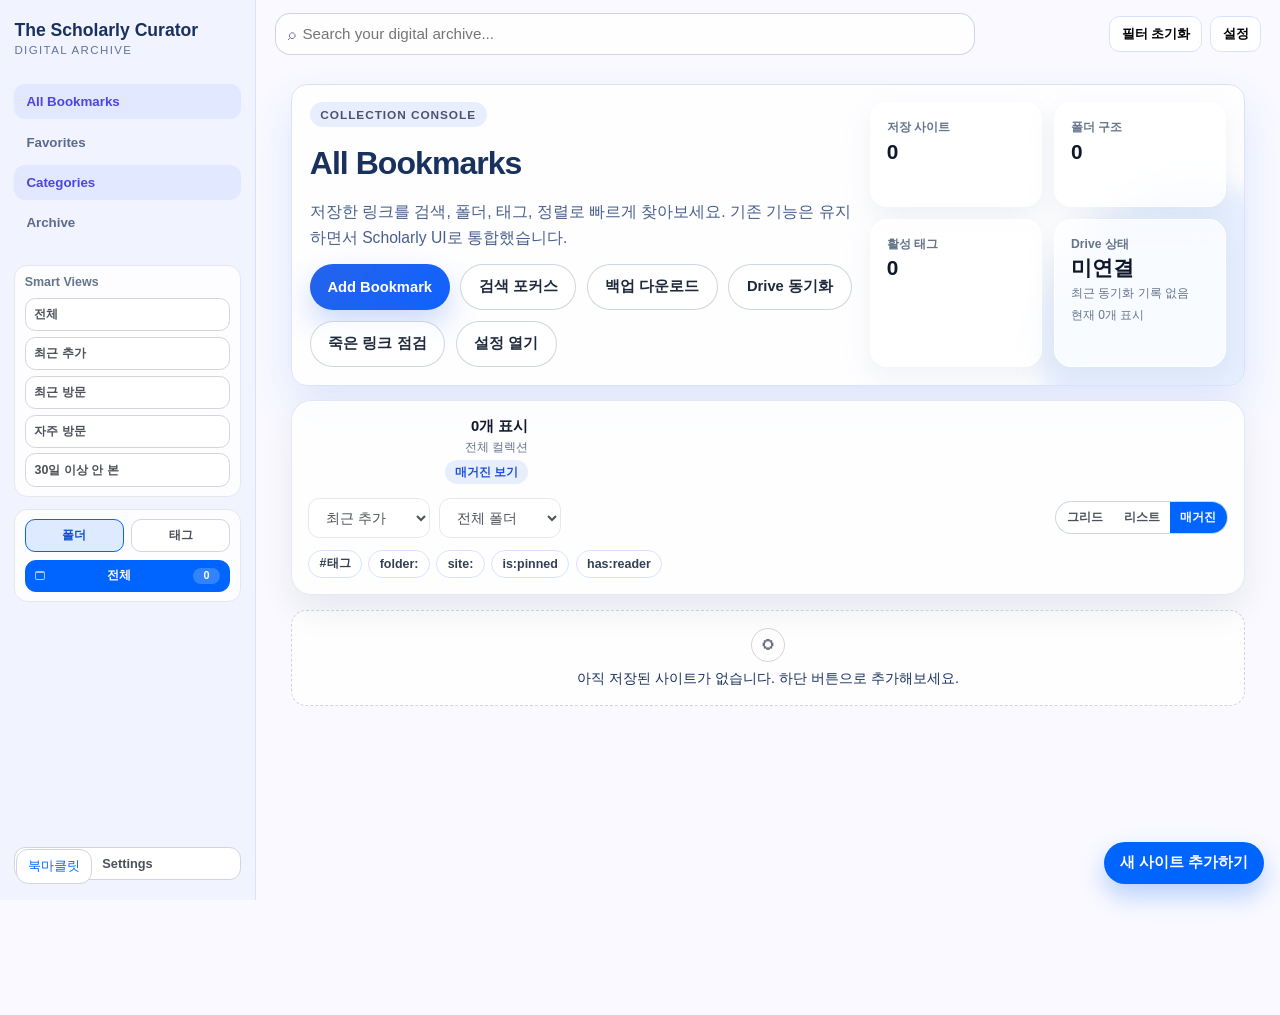
==== commit 43e78844: "feat: apply scholarly curator UI skin to web app" ====
--- a/index.html
+++ b/index.html
@@ -1,10 +1,10 @@
 <!DOCTYPE html>
-<html lang="ko">
+<html lang="ko" class="light">
 <head>
   <meta charset="UTF-8" />
   <meta name="viewport" content="width=device-width, initial-scale=1.0" />
-  <meta name="theme-color" content="#0064ff" />
-  <title>내 사이트 보관함</title>
+  <meta name="theme-color" content="#4d44e3" />
+  <title>The Scholarly Curator | Digital Archive</title>
   <link rel="apple-touch-icon" sizes="180x180" href="icons/apple-touch-icon.png" />
   <link rel="icon" type="image/png" sizes="32x32" href="icons/favicon-32x32.png" />
   <link rel="icon" type="image/png" sizes="16x16" href="icons/favicon-16x16.png" />
@@ -12,78 +12,82 @@
   <link rel="manifest" href="icons/site.webmanifest" />
   <link rel="stylesheet" href="app-style.css" />
 </head>
-<body data-app-context="web">
-  <div class="app-shell">
-    <aside id="sidePanel" class="side-panel">
-      <div class="side-head">
-        <h1>기억해둘 사이트 모음</h1>
-        <button id="closeSidePanelBtn" class="side-close" type="button">닫기</button>
-      </div>
-
-      <section class="side-section">
-        <h2>기본/스마트 뷰</h2>
+<body data-app-context="web" class="scholarly-body">
+  <div class="app-shell scholarly-shell">
+    <aside id="sidePanel" class="side-panel scholarly-sidebar">
+      <div class="brand-block">
+        <h1>The Scholarly Curator</h1>
+        <p>Digital Archive</p>
+      </div>
+
+      <nav class="main-nav">
+        <button type="button" class="nav-item active" data-workspace-preset="recentAdd">All Bookmarks</button>
+        <button type="button" class="nav-item" data-workspace-preset="frequent">Favorites</button>
+        <button type="button" class="nav-item" id="showFolderPaneBtn" data-facet="folders">Categories</button>
+        <button type="button" class="nav-item" data-workspace-preset="stale30">Archive</button>
+      </nav>
+
+      <section class="side-section quick-actions-panel">
+        <h2>Smart Views</h2>
         <div id="suggestions"></div>
       </section>
 
       <section class="side-section">
         <div class="facet-toggle" id="facetToggle">
-          <button id="showFolderPaneBtn" type="button" data-facet="folders" class="active">폴더</button>
+          <button type="button" class="active" data-facet="folders">폴더</button>
           <button id="showTagPaneBtn" type="button" data-facet="tags">태그</button>
         </div>
-
         <div id="foldersPane" class="facet-pane">
           <div id="folderFilters"></div>
         </div>
-
         <div id="tagsPane" class="facet-pane" hidden>
-          <details id="tagAccordion" class="tag-accordion">
-            <summary>태그 목록</summary>
-            <input id="tagSearchInput" type="text" placeholder="태그 검색" />
-            <div id="tagFilters"></div>
-          </details>
+          <input id="tagSearchInput" type="text" placeholder="태그 검색" />
+          <div id="tagFilters"></div>
         </div>
       </section>
 
       <div class="side-footer">
-        <button id="openSettingsBtn" class="settings-side-btn" type="button">설정</button>
+        <button id="openSettingsBtn" class="settings-side-btn" type="button">Settings</button>
+        <button id="closeSidePanelBtn" class="side-close" type="button">닫기</button>
       </div>
     </aside>
 
     <div id="sideBackdrop" class="side-backdrop" hidden></div>
 
-    <div class="main-panel">
-      <header class="workspace-header">
+    <div class="main-panel scholarly-main-panel">
+      <header class="top-nav">
+        <button id="openSidePanelBtn" class="menu-btn" type="button" data-tooltip="사이드바 열기">☰</button>
+        <div class="search-wrap top-search">
+          <span class="search-icon" aria-hidden="true">⌕</span>
+          <input type="text" id="searchInput" placeholder="Search your digital archive..." />
+        </div>
+        <div class="top-actions">
+          <button id="clearFiltersBtn" class="icon-btn" type="button">필터 초기화</button>
+          <button id="heroOpenSettingsBtn" class="icon-btn" type="button">설정</button>
+        </div>
+      </header>
+
+      <header class="workspace-header scholarly-header">
         <section class="workspace-hero">
           <div class="workspace-hero-copy">
-            <p class="workspace-kicker">Remember Workspace</p>
-            <h2>저장보다 다시 찾기에 집중한 사이트 아카이브</h2>
+            <p class="workspace-kicker">Collection Console</p>
+            <h2>All Bookmarks</h2>
             <p class="workspace-summary">
-              폴더, 태그, 읽기 모드, Drive 동기화를 하나의 흐름으로 묶어 자주 다시 찾는 링크를
-              더 빠르게 저장하고 정리하고 복구할 수 있게 돕습니다.
+              저장한 링크를 검색, 폴더, 태그, 정렬로 빠르게 찾아보세요. 기존 기능은 유지하면서 Scholarly UI로 통합했습니다.
             </p>
             <div class="workspace-hero-actions">
-              <button id="heroAddSiteBtn" class="hero-primary-btn" type="button">새 사이트 추가</button>
-              <button id="heroFocusSearchBtn" class="hero-secondary-btn" type="button">검색 바로가기</button>
-              <button id="heroOpenSettingsBtn" class="hero-secondary-btn" type="button">설정/동기화</button>
+              <button id="heroAddSiteBtn" class="hero-primary-btn" type="button">Add Bookmark</button>
+              <button id="heroFocusSearchBtn" class="hero-secondary-btn" type="button">검색 포커스</button>
               <button id="heroBackupBtn" class="hero-secondary-btn" type="button">백업 다운로드</button>
+              <button id="heroDriveActionBtn" class="hero-secondary-btn" type="button">Drive 동기화</button>
+              <button id="heroCheckLinksBtn" class="hero-secondary-btn" type="button">죽은 링크 점검</button>
+              <button id="heroOpenSettingsPanelBtn" class="hero-secondary-btn" type="button">설정 열기</button>
             </div>
           </div>
           <div class="workspace-hero-stats" aria-label="컬렉션 요약">
-            <article class="hero-stat-card">
-              <span>저장 사이트</span>
-              <strong id="heroBookmarkCount">0</strong>
-              <small>현재 보관 중인 링크 수</small>
-            </article>
-            <article class="hero-stat-card">
-              <span>폴더 구조</span>
-              <strong id="heroFolderCount">0</strong>
-              <small>정리된 분류 개수</small>
-            </article>
-            <article class="hero-stat-card">
-              <span>활성 태그</span>
-              <strong id="heroTagCount">0</strong>
-              <small>탐색 가능한 태그 수</small>
-            </article>
+            <article class="hero-stat-card"><span>저장 사이트</span><strong id="heroBookmarkCount">0</strong></article>
+            <article class="hero-stat-card"><span>폴더 구조</span><strong id="heroFolderCount">0</strong></article>
+            <article class="hero-stat-card"><span>활성 태그</span><strong id="heroTagCount">0</strong></article>
             <article class="hero-stat-card">
               <span>Drive 상태</span>
               <strong id="heroSyncStatus">미연결</strong>
@@ -93,48 +97,8 @@
           </div>
         </section>
 
-        <section class="workspace-shortcuts" aria-label="빠른 작업">
-          <article class="shortcut-card">
-            <span class="shortcut-label">빠르게 찾기</span>
-            <h3>자주 쓰는 뷰를 한 번에 전환하세요</h3>
-            <p>최근 추가, 최근 방문, 자주 방문, 오래 안 본 링크를 빠르게 불러와 정리 속도를 높입니다.</p>
-            <div class="shortcut-chip-group">
-              <button type="button" data-workspace-preset="recentAdd">최근 추가</button>
-              <button type="button" data-workspace-preset="recentVisit">최근 방문</button>
-              <button type="button" data-workspace-preset="frequent">자주 방문</button>
-              <button type="button" data-workspace-preset="stale30">30일 이상 안 봄</button>
-            </div>
-          </article>
-          <article class="shortcut-card">
-            <span class="shortcut-label">바로 실행</span>
-            <h3>관리 작업을 설정까지 들어가지 않고 시작합니다</h3>
-            <p>동기화 확인, 백업, 죽은 링크 점검 같은 유지관리 작업을 더 빨리 꺼낼 수 있습니다.</p>
-            <div class="shortcut-chip-group">
-              <button id="heroDriveActionBtn" type="button">Drive 동기화</button>
-              <button id="heroCheckLinksBtn" type="button">죽은 링크 점검</button>
-              <button id="heroOpenSettingsPanelBtn" type="button">설정 열기</button>
-            </div>
-          </article>
-          <article class="shortcut-card">
-            <span class="shortcut-label">검색 팁</span>
-            <h3>고급 검색 문법도 바로 떠올릴 수 있게</h3>
-            <p>검색창에서 아래 예시를 그대로 써서 원하는 링크만 더 빠르게 좁혀보세요.</p>
-            <div class="search-tip-list" aria-label="검색 예시">
-              <span>site:github.com</span>
-              <span>folder:읽기</span>
-              <span>#design</span>
-              <span>has:reader</span>
-              <span>is:broken</span>
-            </div>
-          </article>
-        </section>
-
         <section class="controls-panel">
           <div class="controls-heading">
-            <div>
-              <p class="section-eyebrow">Collection Console</p>
-              <h2>필터와 보기 모드를 조합해 원하는 링크를 빠르게 찾으세요</h2>
-            </div>
             <div class="results-summary" aria-live="polite">
               <strong id="resultsCountLabel">0개 표시</strong>
               <span id="resultsContextLabel">전체 컬렉션</span>
@@ -142,38 +106,26 @@
             </div>
           </div>
           <div class="controls">
-          <button id="openSidePanelBtn" class="menu-btn" type="button" data-tooltip="사이드바 열기">☰</button>
-          <div class="search-wrap">
-            <span class="search-icon" aria-hidden="true">&#128269;</span>
-            <input type="text" id="searchInput" placeholder="검색 / #태그 / folder: / site:" />
-          </div>
-          <select id="sortSelect" aria-label="정렬 기준">
-            <option value="recentAdd">최근 추가</option>
-            <option value="recentVisit">최근 방문</option>
-            <option value="frequent">자주 방문</option>
-          </select>
-          <select id="folderFilterSelect" aria-label="폴더 빠른 필터">
-            <option value="">전체 폴더</option>
-          </select>
-          <div class="view-toggle" id="viewToggle">
-            <button type="button" data-view-mode="grid">그리드</button>
-            <button type="button" data-view-mode="list">리스트</button>
-            <button type="button" data-view-mode="magazine" class="active">매거진</button>
-          </div>
-          </div>
-          <div class="search-guidance" aria-label="검색 도움말">
-            <div class="search-guidance-copy">
-              <strong>바로 쓰는 검색</strong>
-              <span>예시 버튼을 눌러 검색창에 넣고 바로 좁혀보세요.</span>
-            </div>
-            <div class="search-shortcuts">
-              <button type="button" data-search-snippet="#태그 ">#태그</button>
-              <button type="button" data-search-snippet="folder:">folder:</button>
-              <button type="button" data-search-snippet="site:">site:</button>
-              <button type="button" data-search-snippet="is:pinned">is:pinned</button>
-              <button type="button" data-search-snippet="has:reader">has:reader</button>
-            </div>
-            <button id="clearFiltersBtn" class="search-reset-btn" type="button">필터 초기화</button>
+            <select id="sortSelect" aria-label="정렬 기준">
+              <option value="recentAdd">최근 추가</option>
+              <option value="recentVisit">최근 방문</option>
+              <option value="frequent">자주 방문</option>
+            </select>
+            <select id="folderFilterSelect" aria-label="폴더 빠른 필터">
+              <option value="">전체 폴더</option>
+            </select>
+            <div class="view-toggle" id="viewToggle">
+              <button type="button" data-view-mode="grid">그리드</button>
+              <button type="button" data-view-mode="list">리스트</button>
+              <button type="button" data-view-mode="magazine" class="active">매거진</button>
+            </div>
+          </div>
+          <div class="search-shortcuts">
+            <button type="button" data-search-snippet="#태그 ">#태그</button>
+            <button type="button" data-search-snippet="folder:">folder:</button>
+            <button type="button" data-search-snippet="site:">site:</button>
+            <button type="button" data-search-snippet="is:pinned">is:pinned</button>
+            <button type="button" data-search-snippet="has:reader">has:reader</button>
           </div>
           <div id="activeFiltersBar" class="active-filters" hidden aria-live="polite"></div>
         </section>
@@ -195,22 +147,12 @@
           <div class="bulk-inline-editors">
             <label class="bulk-inline-field" for="bulkFolderInput">
               <span>폴더 이동</span>
-              <input
-                id="bulkFolderInput"
-                type="text"
-                list="folderSuggestions"
-                placeholder="이동할 폴더를 입력하세요"
-              />
+              <input id="bulkFolderInput" type="text" list="folderSuggestions" placeholder="이동할 폴더" />
             </label>
             <button id="bulkMoveFolderBtn" type="button">폴더 적용</button>
             <label class="bulk-inline-field bulk-inline-field-tags" for="bulkTagsInput">
               <span>태그 편집</span>
-              <input
-                id="bulkTagsInput"
-                type="text"
-                list="tagSuggestions"
-                placeholder="태그를 입력하고 추가/제거를 선택하세요"
-              />
+              <input id="bulkTagsInput" type="text" list="tagSuggestions" placeholder="태그 입력" />
             </label>
             <button id="bulkAddTagBtn" type="button">태그 추가</button>
             <button id="bulkRemoveTagBtn" type="button">태그 제거</button>
@@ -221,7 +163,7 @@
     </div>
   </div>
 
-    <div class="settings-overlay" id="settingsOverlay" hidden>
+  <div class="settings-overlay" id="settingsOverlay" hidden>
     <section class="settings-panel" role="dialog" aria-modal="true" aria-labelledby="settingsTitle">
       <div class="settings-head">
         <h2 id="settingsTitle">설정</h2>
@@ -267,11 +209,11 @@
           <h2>Google Drive 동기화</h2>
           <span id="driveStatus" class="drive-status offline">미연결</span>
         </div>
-    <div class="drive-actions">
-          <button id="driveConnectBtn" type="button" data-tooltip="Google 계정 연결">Google 연결</button>
-          <button id="driveSyncBtn" type="button" class="primary" data-tooltip="양방향 동기화">양방향 동기화</button>
-          <button id="drivePushBtn" type="button" data-tooltip="로컬 데이터를 Drive에 저장">Drive 저장</button>
-          <button id="drivePullBtn" type="button" data-tooltip="Drive 데이터를 불러오기">Drive 불러오기</button>
+        <div class="drive-actions">
+          <button id="driveConnectBtn" type="button">Google 연결</button>
+          <button id="driveSyncBtn" type="button" class="primary">양방향 동기화</button>
+          <button id="drivePushBtn" type="button">Drive 저장</button>
+          <button id="drivePullBtn" type="button">Drive 불러오기</button>
         </div>
         <details class="drive-settings">
           <summary>OAuth 설정</summary>
@@ -289,9 +231,6 @@
             <button id="saveGoogleConfigBtn" type="button">Client ID 저장</button>
             <button id="clearGoogleConfigBtn" type="button">초기화</button>
           </div>
-          <p>
-            웹과 확장프로그램에서 같은 Client ID를 쓰면 동일한 Drive appDataFolder 파일을 공유합니다.
-          </p>
         </details>
       </section>
     </section>
--- a/app-style.css
+++ b/app-style.css
@@ -2789,3 +2789,65 @@
     background-position: -40% 0;
   }
 }
+
+/* Scholarly UI skin */
+.scholarly-body {
+  --primary: #4d44e3;
+  --surface: #f9f9ff;
+  --panel: #f1f3ff;
+  --ink: #19315d;
+  background: var(--surface);
+  color: var(--ink);
+}
+
+.scholarly-shell {
+  grid-template-columns: 256px minmax(0, 1fr);
+}
+
+.scholarly-sidebar {
+  background: var(--panel);
+  border-right: 1px solid #d8e2ff;
+  padding: 1.25rem 0.9rem;
+}
+
+.brand-block h1 { margin: 0; font-size: 1.1rem; color: #19315d; }
+.brand-block p { margin: 0.2rem 0 1rem; font-size: 0.72rem; letter-spacing: .12em; text-transform: uppercase; opacity: .65; }
+.main-nav { display: grid; gap: .35rem; margin-bottom: .8rem; }
+.nav-item {
+  text-align: left; border: 0; background: transparent; color: #19315db3;
+  border-radius: .7rem; padding: .62rem .75rem; font-weight: 700; cursor: pointer;
+}
+.nav-item.active, .nav-item:hover { background: #e1e8ff; color: var(--primary); }
+
+.scholarly-main-panel { padding: 0 1.2rem 7rem; }
+.top-nav {
+  position: sticky; top: 0; z-index: 10; background: #f9f9ffcc; backdrop-filter: blur(8px);
+  display: flex; align-items: center; gap: .8rem; padding: .8rem 0;
+}
+.top-search { flex: 1; max-width: 700px; }
+.top-actions { margin-left: auto; display: flex; gap: .5rem; }
+.icon-btn { border: 1px solid #d8e2ff; background: #fff; border-radius: .65rem; padding: .5rem .7rem; font-weight: 600; }
+
+.scholarly-header .workspace-hero {
+  border: 1px solid #d8e2ff; border-radius: 1rem; padding: 1.1rem; background: #ffffffc4;
+}
+.scholarly-header .workspace-kicker { color: #4b526c; font-weight: 700; text-transform: uppercase; letter-spacing: .08em; }
+.scholarly-header .workspace-hero h2 { margin: .3rem 0; font-size: 2rem; color: #19315d; }
+.scholarly-header .workspace-summary { color: #485f8d; max-width: 70ch; }
+
+.quick-actions-panel h2 { margin-bottom: .55rem; }
+.search-shortcuts { margin-top: .7rem; display: flex; flex-wrap: wrap; gap: .4rem; }
+.search-shortcuts button { border: 1px solid #d8e2ff; background: #fff; border-radius: 999px; padding: .3rem .65rem; font-size: .78rem; }
+
+#cardsContainer {
+  display: grid;
+  grid-template-columns: repeat(auto-fill, minmax(265px, 1fr));
+  gap: 1rem;
+}
+
+@media (max-width: 960px) {
+  .scholarly-shell { grid-template-columns: 1fr; }
+  .scholarly-sidebar { position: fixed; left: 0; top: 0; width: min(92vw, 320px); transform: translateX(-110%); transition: transform .25s ease; z-index: 30; }
+  .scholarly-sidebar.open { transform: translateX(0); }
+  .side-close { display: inline-flex; }
+}
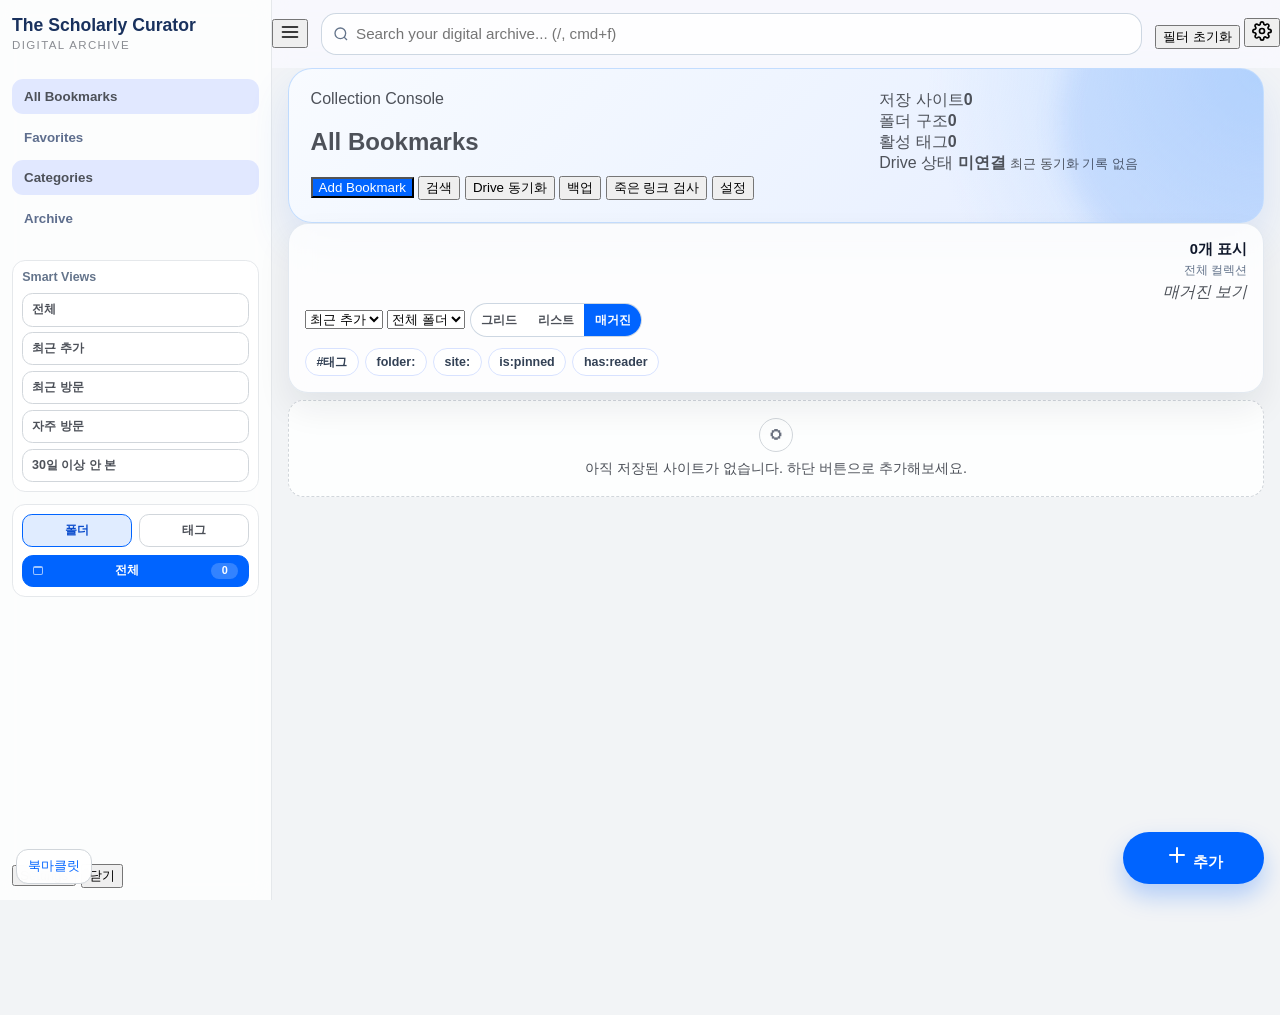
==== commit 6ee8a310: "Index.html fix" ====
--- a/index.html
+++ b/index.html
@@ -1,10 +1,10 @@
 <!DOCTYPE html>
-<html lang="ko" class="light">
+<html lang="ko">
 <head>
   <meta charset="UTF-8" />
   <meta name="viewport" content="width=device-width, initial-scale=1.0" />
-  <meta name="theme-color" content="#4d44e3" />
-  <title>The Scholarly Curator | Digital Archive</title>
+  <meta name="theme-color" content="#18181B" />
+  <title>The Scholarly Curator</title>
   <link rel="apple-touch-icon" sizes="180x180" href="icons/apple-touch-icon.png" />
   <link rel="icon" type="image/png" sizes="32x32" href="icons/favicon-32x32.png" />
   <link rel="icon" type="image/png" sizes="16x16" href="icons/favicon-16x16.png" />
@@ -12,9 +12,9 @@
   <link rel="manifest" href="icons/site.webmanifest" />
   <link rel="stylesheet" href="app-style.css" />
 </head>
-<body data-app-context="web" class="scholarly-body">
-  <div class="app-shell scholarly-shell">
-    <aside id="sidePanel" class="side-panel scholarly-sidebar">
+<body data-app-context="web">
+  <div class="app-shell">
+    <aside id="sidePanel" class="side-panel">
       <div class="brand-block">
         <h1>The Scholarly Curator</h1>
         <p>Digital Archive</p>
@@ -28,311 +28,351 @@
       </nav>
 
       <section class="side-section quick-actions-panel">
-        <h2>Smart Views</h2>
-        <div id="suggestions"></div>
+        <div class="section-header"><h2>Smart Views</h2></div>
+        <div id="suggestions" class="suggestion-list"></div>
       </section>
 
-      <section class="side-section">
+      <section class="side-section facet-section">
         <div class="facet-toggle" id="facetToggle">
           <button type="button" class="active" data-facet="folders">폴더</button>
           <button id="showTagPaneBtn" type="button" data-facet="tags">태그</button>
         </div>
         <div id="foldersPane" class="facet-pane">
-          <div id="folderFilters"></div>
+          <div id="folderFilters" class="filter-tree"></div>
         </div>
         <div id="tagsPane" class="facet-pane" hidden>
-          <input id="tagSearchInput" type="text" placeholder="태그 검색" />
-          <div id="tagFilters"></div>
+          <input id="tagSearchInput" type="text" class="input-base input-small" placeholder="태그 검색" />
+          <div id="tagFilters" class="chip-group"></div>
         </div>
       </section>
 
       <div class="side-footer">
-        <button id="openSettingsBtn" class="settings-side-btn" type="button">Settings</button>
-        <button id="closeSidePanelBtn" class="side-close" type="button">닫기</button>
+        <button id="openSettingsBtn" class="btn-base btn-outline" type="button">Settings</button>
+        <button id="closeSidePanelBtn" class="btn-base btn-ghost" type="button">닫기</button>
       </div>
     </aside>
 
     <div id="sideBackdrop" class="side-backdrop" hidden></div>
 
-    <div class="main-panel scholarly-main-panel">
+    <div class="main-panel">
       <header class="top-nav">
-        <button id="openSidePanelBtn" class="menu-btn" type="button" data-tooltip="사이드바 열기">☰</button>
-        <div class="search-wrap top-search">
-          <span class="search-icon" aria-hidden="true">⌕</span>
-          <input type="text" id="searchInput" placeholder="Search your digital archive..." />
-        </div>
-        <div class="top-actions">
-          <button id="clearFiltersBtn" class="icon-btn" type="button">필터 초기화</button>
-          <button id="heroOpenSettingsBtn" class="icon-btn" type="button">설정</button>
+        <div class="nav-left">
+          <button id="openSidePanelBtn" class="btn-icon" type="button" aria-label="사이드바 열기">
+            <svg width="20" height="20" viewBox="0 0 24 24" fill="none" stroke="currentColor" stroke-width="2" stroke-linecap="round"><line x1="3" y1="12" x2="21" y2="12"></line><line x1="3" y1="6" x2="21" y2="6"></line><line x1="3" y1="18" x2="21" y2="18"></line></svg>
+          </button>
+        </div>
+        <div class="search-wrap">
+          <svg class="search-icon" width="16" height="16" viewBox="0 0 24 24" fill="none" stroke="currentColor" stroke-width="2"><circle cx="11" cy="11" r="8"></circle><line x1="21" y1="21" x2="16.65" y2="16.65"></line></svg>
+          <input type="text" id="searchInput" class="search-input" placeholder="Search your digital archive... (/, cmd+f)" />
+        </div>
+        <div class="nav-right">
+          <button id="clearFiltersBtn" class="btn-base btn-ghost btn-small" type="button">필터 초기화</button>
+          <button id="heroOpenSettingsBtn" class="btn-icon" type="button" aria-label="설정">
+            <svg width="20" height="20" viewBox="0 0 24 24" fill="none" stroke="currentColor" stroke-width="2"><circle cx="12" cy="12" r="3"></circle><path d="M19.4 15a1.65 1.65 0 0 0 .33 1.82l.06.06a2 2 0 0 1 0 2.83 2 2 0 0 1-2.83 0l-.06-.06a1.65 1.65 0 0 0-1.82-.33 1.65 1.65 0 0 0-1 1.51V21a2 2 0 0 1-2 2 2 2 0 0 1-2-2v-.09A1.65 1.65 0 0 0 9 19.4a1.65 1.65 0 0 0-1.82.33l-.06.06a2 2 0 0 1-2.83 0 2 2 0 0 1 0-2.83l.06-.06a1.65 1.65 0 0 0 .33-1.82 1.65 1.65 0 0 0-1.51-1H3a2 2 0 0 1-2-2 2 2 0 0 1 2-2h.09A1.65 1.65 0 0 0 4.6 9a1.65 1.65 0 0 0-.33-1.82l-.06-.06a2 2 0 0 1 0-2.83 2 2 0 0 1 2.83 0l.06.06a1.65 1.65 0 0 0 1.82.33H9a1.65 1.65 0 0 0 1-1.51V3a2 2 0 0 1 2-2 2 2 0 0 1 2 2v.09a1.65 1.65 0 0 0 1 1.51 1.65 1.65 0 0 0 1.82-.33l.06-.06a2 2 0 0 1 2.83 0 2 2 0 0 1 0 2.83l-.06.06a1.65 1.65 0 0 0-.33 1.82V9a1.65 1.65 0 0 0 1.51 1H21a2 2 0 0 1 2 2 2 2 0 0 1-2 2h-.09a1.65 1.65 0 0 0-1.51 1z"></path></svg>
+          </button>
         </div>
       </header>
 
-      <header class="workspace-header scholarly-header">
+      <main class="workspace-content">
         <section class="workspace-hero">
-          <div class="workspace-hero-copy">
-            <p class="workspace-kicker">Collection Console</p>
+          <div class="hero-left">
+            <span class="badge">Collection Console</span>
             <h2>All Bookmarks</h2>
-            <p class="workspace-summary">
-              저장한 링크를 검색, 폴더, 태그, 정렬로 빠르게 찾아보세요. 기존 기능은 유지하면서 Scholarly UI로 통합했습니다.
-            </p>
-            <div class="workspace-hero-actions">
-              <button id="heroAddSiteBtn" class="hero-primary-btn" type="button">Add Bookmark</button>
-              <button id="heroFocusSearchBtn" class="hero-secondary-btn" type="button">검색 포커스</button>
-              <button id="heroBackupBtn" class="hero-secondary-btn" type="button">백업 다운로드</button>
-              <button id="heroDriveActionBtn" class="hero-secondary-btn" type="button">Drive 동기화</button>
-              <button id="heroCheckLinksBtn" class="hero-secondary-btn" type="button">죽은 링크 점검</button>
-              <button id="heroOpenSettingsPanelBtn" class="hero-secondary-btn" type="button">설정 열기</button>
-            </div>
-          </div>
-          <div class="workspace-hero-stats" aria-label="컬렉션 요약">
-            <article class="hero-stat-card"><span>저장 사이트</span><strong id="heroBookmarkCount">0</strong></article>
-            <article class="hero-stat-card"><span>폴더 구조</span><strong id="heroFolderCount">0</strong></article>
-            <article class="hero-stat-card"><span>활성 태그</span><strong id="heroTagCount">0</strong></article>
-            <article class="hero-stat-card">
+            <div class="hero-actions">
+              <button id="heroAddSiteBtn" class="btn-base btn-primary" type="button">Add Bookmark</button>
+              <button id="heroFocusSearchBtn" class="btn-base btn-outline" type="button">검색</button>
+              <button id="heroDriveActionBtn" class="btn-base btn-outline" type="button">Drive 동기화</button>
+              <button id="heroBackupBtn" class="btn-base btn-outline" type="button">백업</button>
+              <button id="heroCheckLinksBtn" class="btn-base btn-outline" type="button">죽은 링크 검사</button>
+              <button id="heroOpenSettingsPanelBtn" class="btn-base btn-outline" type="button">설정</button>
+            </div>
+          </div>
+          <div class="hero-stats">
+            <div class="stat-box"><span>저장 사이트</span><strong id="heroBookmarkCount">0</strong></div>
+            <div class="stat-box"><span>폴더 구조</span><strong id="heroFolderCount">0</strong></div>
+            <div class="stat-box"><span>활성 태그</span><strong id="heroTagCount">0</strong></div>
+            <div class="stat-box">
               <span>Drive 상태</span>
               <strong id="heroSyncStatus">미연결</strong>
-              <small id="heroSyncDetail">최근 동기화 기록 없음</small>
-              <small id="heroSelectionCount">현재 0개 표시</small>
-            </article>
+              <small id="heroSyncDetail">기록 없음</small>
+            </div>
           </div>
         </section>
 
         <section class="controls-panel">
-          <div class="controls-heading">
+          <div class="controls-row">
             <div class="results-summary" aria-live="polite">
               <strong id="resultsCountLabel">0개 표시</strong>
               <span id="resultsContextLabel">전체 컬렉션</span>
-              <em id="activeViewBadge" class="active-view-badge">매거진 보기</em>
-            </div>
-          </div>
-          <div class="controls">
-            <select id="sortSelect" aria-label="정렬 기준">
-              <option value="recentAdd">최근 추가</option>
-              <option value="recentVisit">최근 방문</option>
-              <option value="frequent">자주 방문</option>
-            </select>
-            <select id="folderFilterSelect" aria-label="폴더 빠른 필터">
-              <option value="">전체 폴더</option>
-            </select>
-            <div class="view-toggle" id="viewToggle">
-              <button type="button" data-view-mode="grid">그리드</button>
-              <button type="button" data-view-mode="list">리스트</button>
-              <button type="button" data-view-mode="magazine" class="active">매거진</button>
+              <em id="activeViewBadge" class="hidden-em">매거진 보기</em>
+            </div>
+            <div class="controls-group">
+              <select id="sortSelect" class="input-base" aria-label="정렬 기준">
+                <option value="recentAdd">최근 추가</option>
+                <option value="recentVisit">최근 방문</option>
+                <option value="frequent">자주 방문</option>
+              </select>
+              <select id="folderFilterSelect" class="input-base" aria-label="폴더 필터">
+                <option value="">전체 폴더</option>
+              </select>
+              <div class="view-toggle" id="viewToggle">
+                <button type="button" data-view-mode="grid">그리드</button>
+                <button type="button" data-view-mode="list">리스트</button>
+                <button type="button" data-view-mode="magazine" class="active">매거진</button>
+              </div>
             </div>
           </div>
           <div class="search-shortcuts">
-            <button type="button" data-search-snippet="#태그 ">#태그</button>
-            <button type="button" data-search-snippet="folder:">folder:</button>
-            <button type="button" data-search-snippet="site:">site:</button>
-            <button type="button" data-search-snippet="is:pinned">is:pinned</button>
-            <button type="button" data-search-snippet="has:reader">has:reader</button>
+            <button type="button" class="chip-base" data-search-snippet="#태그 ">#태그</button>
+            <button type="button" class="chip-base" data-search-snippet="folder:">folder:</button>
+            <button type="button" class="chip-base" data-search-snippet="site:">site:</button>
+            <button type="button" class="chip-base" data-search-snippet="is:pinned">is:pinned</button>
+            <button type="button" class="chip-base" data-search-snippet="has:reader">has:reader</button>
           </div>
           <div id="activeFiltersBar" class="active-filters" hidden aria-live="polite"></div>
         </section>
-      </header>
-
-      <main>
-        <section id="bulkBar" class="bulk-bar" hidden>
-          <div class="bulk-bar-top">
-            <div class="bulk-summary">
-              <span id="bulkCount">0개 선택됨</span>
-              <small id="bulkSelectionHint">선택한 항목을 한 번에 정리합니다.</small>
-            </div>
-            <div class="bulk-actions-row">
-              <button id="bulkToggleVisibleBtn" type="button">현재 목록 전체 선택</button>
-              <button id="bulkDeleteBtn" type="button" class="danger">선택 삭제</button>
-              <button id="bulkClearBtn" type="button">선택 해제</button>
-            </div>
-          </div>
-          <div class="bulk-inline-editors">
-            <label class="bulk-inline-field" for="bulkFolderInput">
-              <span>폴더 이동</span>
-              <input id="bulkFolderInput" type="text" list="folderSuggestions" placeholder="이동할 폴더" />
-            </label>
-            <button id="bulkMoveFolderBtn" type="button">폴더 적용</button>
-            <label class="bulk-inline-field bulk-inline-field-tags" for="bulkTagsInput">
-              <span>태그 편집</span>
-              <input id="bulkTagsInput" type="text" list="tagSuggestions" placeholder="태그 입력" />
-            </label>
-            <button id="bulkAddTagBtn" type="button">태그 추가</button>
-            <button id="bulkRemoveTagBtn" type="button">태그 제거</button>
-          </div>
-        </section>
-        <section id="cardsContainer"></section>
+
+        <section id="bulkBar" class="bulk-bar floating-bulk" hidden>
+          <div class="bulk-info">
+            <span id="bulkCount">0개 선택됨</span>
+            <small id="bulkSelectionHint" hidden>선택한 항목 일괄 정리</small>
+          </div>
+          <div class="bulk-actions">
+            <button id="bulkToggleVisibleBtn" class="btn-base btn-small btn-ghost" type="button">현재 뷰 전체선택</button>
+            
+            <div class="bulk-input-group">
+              <input id="bulkFolderInput" class="input-base input-small" type="text" list="folderSuggestions" placeholder="이동할 폴더" />
+              <button id="bulkMoveFolderBtn" class="btn-base btn-small btn-outline" type="button">폴더 적용</button>
+            </div>
+            
+            <div class="bulk-input-group">
+              <input id="bulkTagsInput" class="input-base input-small" type="text" list="tagSuggestions" placeholder="태그 입력" />
+              <button id="bulkAddTagBtn" class="btn-base btn-small btn-outline" type="button">+ 태그</button>
+              <button id="bulkRemoveTagBtn" class="btn-base btn-small btn-outline" type="button">- 태그</button>
+            </div>
+
+            <button id="bulkDeleteBtn" class="btn-base btn-small btn-danger" type="button">선택 삭제</button>
+            <button id="bulkClearBtn" class="btn-icon btn-small btn-ghost" type="button" aria-label="선택 해제"><svg width="16" height="16" viewBox="0 0 24 24" fill="none" stroke="currentColor" stroke-width="2"><line x1="18" y1="6" x2="6" y2="18"></line><line x1="6" y1="6" x2="18" y2="18"></line></svg></button>
+          </div>
+        </section>
+
+        <section id="cardsContainer" class="cards-container"></section>
       </main>
     </div>
   </div>
 
-  <div class="settings-overlay" id="settingsOverlay" hidden>
-    <section class="settings-panel" role="dialog" aria-modal="true" aria-labelledby="settingsTitle">
-      <div class="settings-head">
-        <h2 id="settingsTitle">설정</h2>
-        <button id="closeSettingsBtn" type="button" class="settings-close">닫기</button>
-      </div>
-
-      <section class="appearance-panel">
-        <h3>보기 설정</h3>
-        <div class="theme-mode-group" id="themeModeGroup" role="group" aria-label="테마 모드">
-          <button id="themeAutoBtn" type="button" class="theme-mode-btn" data-theme-mode="auto">자동</button>
-          <button id="themeLightBtn" type="button" class="theme-mode-btn" data-theme-mode="light">라이트</button>
-          <button id="themeDarkBtn" type="button" class="theme-mode-btn" data-theme-mode="dark">다크</button>
-        </div>
-        <p id="themeModeHint" class="theme-mode-hint">시스템 테마에 맞춰 자동 적용</p>
-      </section>
-
-      <section class="folder-style-panel">
-        <h3>폴더 스타일</h3>
-        <label for="folderStyleTarget">대상 폴더</label>
-        <select id="folderStyleTarget"></select>
-        <div class="folder-style-inline">
-          <input id="folderEmojiInput" type="text" maxlength="2" placeholder="이모지" />
-          <input id="folderColorInput" type="color" value="#1d4ed8" />
-        </div>
-        <div class="folder-style-actions">
-          <button id="saveFolderStyleBtn" type="button">저장</button>
-          <button id="clearFolderStyleBtn" type="button">초기화</button>
-        </div>
-      </section>
-
-      <section class="data-panel">
-        <h3>데이터 관리</h3>
-        <div class="data-actions">
-          <button id="exportBtn" type="button">백업 다운로드</button>
-          <button id="importBtn" type="button">백업 복구</button>
-          <button id="checkDeadLinksBtn" type="button">죽은 링크 검사</button>
-          <button id="deleteBrokenLinksBtn" type="button">죽은 링크 일괄 삭제</button>
-        </div>
-      </section>
-
-      <section class="drive-panel">
-        <div class="drive-head">
-          <h2>Google Drive 동기화</h2>
-          <span id="driveStatus" class="drive-status offline">미연결</span>
-        </div>
-        <div class="drive-actions">
-          <button id="driveConnectBtn" type="button">Google 연결</button>
-          <button id="driveSyncBtn" type="button" class="primary">양방향 동기화</button>
-          <button id="drivePushBtn" type="button">Drive 저장</button>
-          <button id="drivePullBtn" type="button">Drive 불러오기</button>
-        </div>
-        <details class="drive-settings">
-          <summary>OAuth 설정</summary>
-          <label for="googleClientIdInput">Google OAuth Client ID</label>
-          <input id="googleClientIdInput" type="text" placeholder="xxxx.apps.googleusercontent.com" />
-          <label for="googleTokenDurationSelect">토큰 만료 기간</label>
-          <select id="googleTokenDurationSelect">
-            <option value="1d">1일</option>
-            <option value="1w" selected>7일</option>
-            <option value="1m">30일</option>
-            <option value="3m">3개월</option>
-            <option value="1y">1년</option>
-          </select>
-          <div class="drive-settings-actions">
-            <button id="saveGoogleConfigBtn" type="button">Client ID 저장</button>
-            <button id="clearGoogleConfigBtn" type="button">초기화</button>
-          </div>
-        </details>
-      </section>
+  <div class="settings-overlay modal-backdrop" id="settingsOverlay" hidden>
+    <section class="modal-panel settings-panel" role="dialog" aria-modal="true" aria-labelledby="settingsTitle">
+      <div class="modal-header">
+        <h2 id="settingsTitle">Settings</h2>
+        <button id="closeSettingsBtn" type="button" class="btn-icon btn-ghost"><svg width="20" height="20" viewBox="0 0 24 24" fill="none" stroke="currentColor" stroke-width="2"><line x1="18" y1="6" x2="6" y2="18"></line><line x1="6" y1="6" x2="18" y2="18"></line></svg></button>
+      </div>
+      <div class="modal-body">
+        <section class="settings-section">
+          <h3>Appearance</h3>
+          <div class="theme-mode-group segmented-control" id="themeModeGroup" role="group">
+            <button id="themeAutoBtn" type="button" data-theme-mode="auto">자동</button>
+            <button id="themeLightBtn" type="button" data-theme-mode="light">라이트</button>
+            <button id="themeDarkBtn" type="button" data-theme-mode="dark">다크</button>
+          </div>
+          <p id="themeModeHint" class="helper-text">시스템 테마에 맞춰 자동 적용</p>
+        </section>
+
+        <section class="settings-section">
+          <h3>Folder Style</h3>
+          <div class="form-group">
+            <label for="folderStyleTarget">대상 폴더</label>
+            <select id="folderStyleTarget" class="input-base"></select>
+          </div>
+          <div class="form-row">
+            <input id="folderEmojiInput" class="input-base" type="text" maxlength="2" placeholder="이모지" />
+            <input id="folderColorInput" class="color-picker" type="color" value="#4F46E5" />
+          </div>
+          <div class="btn-row">
+            <button id="saveFolderStyleBtn" class="btn-base btn-primary" type="button">스타일 저장</button>
+            <button id="clearFolderStyleBtn" class="btn-base btn-outline" type="button">초기화</button>
+          </div>
+        </section>
+
+        <section class="settings-section">
+          <h3>Data Management</h3>
+          <div class="btn-grid">
+            <button id="exportBtn" class="btn-base btn-outline" type="button">백업 다운로드</button>
+            <button id="importBtn" class="btn-base btn-outline" type="button">백업 복구</button>
+            <button id="checkDeadLinksBtn" class="btn-base btn-outline" type="button">죽은 링크 검사</button>
+            <button id="deleteBrokenLinksBtn" class="btn-base btn-outline btn-danger-ghost" type="button">죽은 링크 삭제</button>
+          </div>
+        </section>
+
+        <section class="settings-section">
+          <div class="section-header-flex">
+            <h3>Google Drive Sync</h3>
+            <span id="driveStatus" class="status-badge offline">미연결</span>
+          </div>
+          <div class="btn-grid">
+            <button id="driveConnectBtn" class="btn-base btn-outline" type="button">Google 연결</button>
+            <button id="driveSyncBtn" class="btn-base btn-primary" type="button">양방향 동기화</button>
+            <button id="drivePushBtn" class="btn-base btn-outline" type="button">Drive 저장</button>
+            <button id="drivePullBtn" class="btn-base btn-outline" type="button">Drive 불러오기</button>
+          </div>
+          <details class="advanced-details">
+            <summary>Advanced OAuth Settings</summary>
+            <div class="form-group">
+              <label for="googleClientIdInput">Client ID</label>
+              <input id="googleClientIdInput" class="input-base" type="text" placeholder="xxxx.apps.googleusercontent.com" />
+            </div>
+            <div class="form-group">
+              <label for="googleTokenDurationSelect">토큰 만료 기간</label>
+              <select id="googleTokenDurationSelect" class="input-base">
+                <option value="1d">1일</option>
+                <option value="1w" selected>7일</option>
+                <option value="1m">30일</option>
+                <option value="3m">3개월</option>
+                <option value="1y">1년</option>
+              </select>
+            </div>
+            <div class="btn-row">
+              <button id="saveGoogleConfigBtn" class="btn-base btn-outline" type="button">저장</button>
+              <button id="clearGoogleConfigBtn" class="btn-base btn-outline" type="button">초기화</button>
+            </div>
+          </details>
+        </section>
+      </div>
     </section>
   </div>
 
   <div class="bottom-utils">
-    <button id="bookmarkletBtn" data-tooltip="북마클릿 코드 복사">북마클릿</button>
+    <button id="bookmarkletBtn" class="btn-base btn-ghost shadow-float" data-tooltip="북마클릿 코드 복사">북마클릿</button>
   </div>
 
   <div class="bottom-cta">
-    <button id="saveCurrentTabBtn" class="cta-tab-btn" data-tooltip="현재 탭을 바로 저장">현재 탭 추가</button>
-    <button id="openSheetBtn" data-tooltip="새 사이트 추가">새 사이트 추가하기</button>
-  </div>
-  <button id="scrollTopBtn" class="scroll-top-btn" type="button" hidden data-tooltip="맨 위로">↑</button>
+    <button id="saveCurrentTabBtn" class="btn-base btn-primary shadow-float" data-tooltip="현재 탭을 바로 저장" hidden>현재 탭 추가</button>
+    <button id="openSheetBtn" class="btn-base btn-primary shadow-float fab" aria-label="새 사이트 추가">
+      <svg width="24" height="24" viewBox="0 0 24 24" fill="none" stroke="currentColor" stroke-width="2" stroke-linecap="round"><line x1="12" y1="5" x2="12" y2="19"></line><line x1="5" y1="12" x2="19" y2="12"></line></svg>
+      <span>추가</span>
+    </button>
+  </div>
+  <button id="scrollTopBtn" class="btn-icon shadow-float floating-up" type="button" hidden aria-label="맨 위로">
+    <svg width="20" height="20" viewBox="0 0 24 24" fill="none" stroke="currentColor" stroke-width="2"><polyline points="18 15 12 9 6 15"></polyline></svg>
+  </button>
 
   <input type="file" id="importFile" accept="application/json" hidden />
-  <div id="toastContainer"></div>
-
-  <div class="reader-overlay" id="readerOverlay" hidden>
-    <article class="reader-panel">
-      <div class="reader-head">
-        <button id="readerCloseBtn" type="button">닫기</button>
-        <a id="readerOpenOriginal" href="#" target="_blank" rel="noopener noreferrer">원문 열기</a>
-      </div>
-      <h2 id="readerTitle"></h2>
-      <p id="readerSubline"></p>
-      <div id="readerImages" class="reader-images"></div>
-      <div id="readerBody" class="reader-body"></div>
+  <div id="toastContainer" class="toast-container"></div>
+
+  <div class="reader-overlay modal-backdrop" id="readerOverlay" hidden>
+    <article class="modal-panel reader-panel">
+      <div class="modal-header">
+        <h2 id="readerTitle" class="reader-title">Title</h2>
+        <div class="header-actions">
+          <a id="readerOpenOriginal" href="#" target="_blank" rel="noopener noreferrer" class="btn-base btn-outline btn-small">원문 열기</a>
+          <button id="readerCloseBtn" type="button" class="btn-icon btn-ghost"><svg width="20" height="20" viewBox="0 0 24 24" fill="none" stroke="currentColor" stroke-width="2"><line x1="18" y1="6" x2="6" y2="18"></line><line x1="6" y1="6" x2="18" y2="18"></line></svg></button>
+        </div>
+      </div>
+      <div class="modal-body reader-body-wrap">
+        <p id="readerSubline" class="reader-meta"></p>
+        <div id="readerImages" class="reader-images"></div>
+        <div id="readerBody" class="reader-content"></div>
+      </div>
     </article>
   </div>
 
-  <div class="sheet-overlay" id="sheetOverlay">
-    <div class="sheet" id="sheet">
-      <div class="sheet-header" id="sheetTitle">새 사이트 추가</div>
-      <div class="sheet-progress" id="sheetProgress">1 / 2 단계 · URL 입력</div>
-      <div class="field-group" id="step1">
-        <label for="siteUrl">URL</label>
-        <input type="url" id="siteUrl" placeholder="https://example.com" required />
-        <div class="sheet-buttons">
-          <button type="button" class="btn-secondary" id="cancelBtn1">취소</button>
-          <button type="button" class="btn-primary" id="nextBtn">다음</button>
-        </div>
-      </div>
-      <div class="field-group" id="step2">
-        <div class="metadata-preview" id="metadataPreview" hidden>
-          <img id="metadataThumb" alt="미리보기 썸네일" />
-          <div class="metadata-preview-text">
-            <div class="metadata-site">
-              <img id="metadataFavicon" alt="" />
-              <span id="metadataDomain"></span>
-            </div>
-            <p id="metadataDescription"></p>
-          </div>
-        </div>
-        <div class="metadata-skeleton" id="metadataSkeleton" hidden>
-          <div class="skeleton-thumb"></div>
-          <div class="skeleton-lines">
-            <span></span>
-            <span></span>
-            <span></span>
-          </div>
-        </div>
-        <p class="metadata-hint" id="metadataHint">1단계에서 URL을 확인하면 2단계에서 제목·폴더·태그를 바로 정리할 수 있어요.</p>
-        <label for="siteName">사이트 이름</label>
-        <input type="text" id="siteName" placeholder="사이트 이름" />
-        <label for="siteFolder">폴더</label>
-        <input type="text" id="siteFolder" placeholder="기본" list="folderSuggestions" />
-        <label for="siteThumbUrl">썸네일 URL</label>
-        <input type="url" id="siteThumbUrl" placeholder="자동 추출" />
-        <label for="siteFaviconUrl">파비콘 URL</label>
-        <input type="url" id="siteFaviconUrl" placeholder="자동 추출" />
-        <label for="siteTags">태그 (띄어쓰기 또는 쉼표로 구분)</label>
-        <div class="tag-chip-input" id="siteTagsChipBox">
-          <input type="text" id="siteTagsEditor" placeholder="태그 입력 후 Enter/Space" />
-        </div>
-        <input type="text" id="siteTags" hidden />
-        <label for="siteDesc">메모 (선택)</label>
-        <textarea id="siteDesc" rows="3" placeholder="메모"></textarea>
-        <div class="sheet-buttons">
-          <button type="button" class="btn-secondary" id="backBtn">이전</button>
-          <button type="button" class="btn-primary" id="saveBtn">완료</button>
+  <div class="sheet-overlay modal-backdrop" id="sheetOverlay">
+    <div class="sheet modal-panel" id="sheet">
+      <div class="modal-header">
+        <h2 id="sheetTitle">새 사이트 추가</h2>
+      </div>
+      <div class="sheet-body">
+        <div class="sheet-progress" id="sheetProgress">1 / 2 단계 · URL 입력</div>
+        
+        <div class="field-group" id="step1">
+          <div class="form-group">
+            <label for="siteUrl">URL</label>
+            <input type="url" id="siteUrl" class="input-base" placeholder="https://example.com" required />
+          </div>
+          <div class="btn-row actions-end">
+            <button type="button" class="btn-base btn-ghost" id="cancelBtn1">취소</button>
+            <button type="button" class="btn-base btn-primary" id="nextBtn">다음</button>
+          </div>
+        </div>
+
+        <div class="field-group" id="step2">
+          <div class="metadata-preview" id="metadataPreview" hidden>
+            <img id="metadataThumb" alt="" class="meta-thumb" />
+            <div class="meta-text">
+              <div class="meta-domain">
+                <img id="metadataFavicon" alt="" class="meta-favicon" />
+                <span id="metadataDomain"></span>
+              </div>
+              <p id="metadataDescription" class="meta-desc-text"></p>
+            </div>
+          </div>
+          
+          <div class="metadata-skeleton" id="metadataSkeleton" hidden>
+            <div class="skeleton-thumb"></div>
+            <div class="skeleton-lines"><span></span><span></span><span></span></div>
+          </div>
+          
+          <p class="helper-text" id="metadataHint">URL을 확인하면 제목·폴더·태그를 빠르게 정리할 수 있습니다.</p>
+          
+          <div class="form-grid">
+            <div class="form-group">
+              <label for="siteName">사이트 이름</label>
+              <input type="text" id="siteName" class="input-base" placeholder="사이트 이름" />
+            </div>
+            <div class="form-group">
+              <label for="siteFolder">폴더</label>
+              <input type="text" id="siteFolder" class="input-base" placeholder="기본" list="folderSuggestions" />
+            </div>
+          </div>
+
+          <div class="form-group">
+            <label for="siteTags">태그 <span class="label-hint">(Space / Enter로 구분)</span></label>
+            <div class="tag-input-container" id="siteTagsChipBox">
+              <input type="text" id="siteTagsEditor" class="tag-input-field" placeholder="태그 입력..." />
+            </div>
+            <input type="text" id="siteTags" hidden />
+          </div>
+
+          <div class="form-group">
+            <label for="siteDesc">메모</label>
+            <textarea id="siteDesc" class="input-base textarea-base" rows="3" placeholder="간단한 메모를 남겨보세요."></textarea>
+          </div>
+
+          <details class="advanced-details subtle">
+            <summary>고급 URL 수정</summary>
+            <div class="form-group"><label for="siteThumbUrl">썸네일 URL</label><input type="url" id="siteThumbUrl" class="input-base" /></div>
+            <div class="form-group"><label for="siteFaviconUrl">파비콘 URL</label><input type="url" id="siteFaviconUrl" class="input-base" /></div>
+          </details>
+
+          <div class="btn-row actions-end mt-4">
+            <button type="button" class="btn-base btn-ghost" id="backBtn">이전</button>
+            <button type="button" class="btn-base btn-primary" id="saveBtn">완료</button>
+          </div>
         </div>
       </div>
     </div>
   </div>
 
-  <div class="action-dialog-overlay" id="actionDialogOverlay" hidden>
-    <section class="action-dialog" role="dialog" aria-modal="true" aria-labelledby="actionDialogTitle">
-      <div class="action-dialog-head">
+  <div class="action-dialog-overlay modal-backdrop" id="actionDialogOverlay" hidden>
+    <section class="modal-panel action-dialog" role="dialog" aria-modal="true" aria-labelledby="actionDialogTitle">
+      <div class="modal-header compact">
         <div>
-          <p id="actionDialogEyebrow" class="action-dialog-eyebrow">선택한 항목 작업</p>
-          <h2 id="actionDialogTitle">작업 확인</h2>
-        </div>
-        <button id="actionDialogCloseBtn" type="button" class="action-dialog-close">닫기</button>
-      </div>
-      <p id="actionDialogDescription" class="action-dialog-description"></p>
-      <label id="actionDialogLabel" for="actionDialogInput">입력</label>
-      <input id="actionDialogInput" type="text" />
-      <p id="actionDialogSummary" class="action-dialog-summary"></p>
-      <div class="action-dialog-actions">
-        <button id="actionDialogCancelBtn" type="button" class="btn-secondary">취소</button>
-        <button id="actionDialogConfirmBtn" type="button" class="btn-primary">확인</button>
+          <p id="actionDialogEyebrow" class="dialog-eyebrow">선택한 항목 작업</p>
+          <h2 id="actionDialogTitle" class="dialog-title">작업 확인</h2>
+        </div>
+        <button id="actionDialogCloseBtn" type="button" class="btn-icon btn-ghost"><svg width="18" height="18" viewBox="0 0 24 24" fill="none" stroke="currentColor" stroke-width="2"><line x1="18" y1="6" x2="6" y2="18"></line><line x1="6" y1="6" x2="18" y2="18"></line></svg></button>
+      </div>
+      <div class="modal-body">
+        <p id="actionDialogDescription" class="dialog-desc"></p>
+        <div class="form-group">
+          <label id="actionDialogLabel" for="actionDialogInput">입력</label>
+          <input id="actionDialogInput" class="input-base" type="text" />
+        </div>
+        <p id="actionDialogSummary" class="dialog-summary"></p>
+        <div class="btn-row actions-end mt-4">
+          <button id="actionDialogCancelBtn" type="button" class="btn-base btn-outline">취소</button>
+          <button id="actionDialogConfirmBtn" type="button" class="btn-base btn-primary">확인</button>
+        </div>
       </div>
     </section>
   </div>
--- a/app-style.css
+++ b/app-style.css
@@ -2571,8 +2571,37 @@
 }
 
 @media (max-width: 430px) {
+  body.scholarly-body {
+    padding-bottom: 6.8rem;
+  }
+
+  .scholarly-main-panel {
+    padding: 0 0.75rem 6rem;
+  }
+
+  .top-nav {
+    position: fixed;
+    top: 0;
+    left: 0.75rem;
+    right: 0.75rem;
+    z-index: 40;
+    border: 1px solid #d8e2ff;
+    border-radius: 0.95rem;
+    box-shadow: 0 12px 28px rgba(25, 49, 93, 0.08);
+    padding: 0.5rem 0.55rem;
+    background: rgba(249, 249, 255, 0.92);
+  }
+
+  .top-search {
+    max-width: none;
+  }
+
+  .top-actions {
+    display: none;
+  }
+
   .workspace-header {
-    padding: 0.75rem 0.75rem 0.45rem;
+    padding: 4.7rem 0 0.45rem;
   }
 
   .workspace-hero,
@@ -2714,11 +2743,11 @@
 
   .scroll-top-btn {
     right: 0.75rem;
-    bottom: 4.95rem;
+    bottom: 5.35rem;
   }
 
   #cardsContainer.view-grid {
-    grid-template-columns: repeat(2, minmax(0, 1fr));
+    grid-template-columns: 1fr;
   }
 
   .bulk-bar {
@@ -2731,8 +2760,8 @@
   }
 
   .card-media {
-    width: 132px;
-    height: 92px;
+    width: 124px;
+    height: 88px;
   }
 
   .reader-panel {
@@ -2750,6 +2779,66 @@
   .folder-style-inline,
   .folder-style-actions {
     grid-template-columns: 1fr;
+  }
+
+  .sheet-overlay {
+    align-items: stretch;
+    padding: 0;
+    background: rgba(15, 23, 42, 0.34);
+  }
+
+  .sheet {
+    border-radius: 0;
+    max-height: 100dvh;
+    min-height: 100dvh;
+    padding: 1rem 0.85rem 1.3rem;
+  }
+
+  .sheet-header {
+    position: sticky;
+    top: 0;
+    z-index: 2;
+    background: #fff;
+    padding-bottom: 0.6rem;
+  }
+
+  .sheet-progress {
+    margin-bottom: 0.8rem;
+  }
+
+  .sheet-buttons {
+    position: sticky;
+    bottom: 0;
+    background: #fff;
+    padding-top: 0.55rem;
+    margin-top: 0.7rem;
+  }
+
+  body:not([data-app-context="extension"]) .bottom-cta {
+    left: auto;
+    right: 0.75rem;
+    bottom: 0.75rem;
+  }
+
+  body:not([data-app-context="extension"]) .bottom-cta button {
+    width: 3.2rem;
+    min-width: 3.2rem;
+    height: 3.2rem;
+    padding: 0;
+    border-radius: 999px;
+    font-size: 0;
+  }
+
+  body:not([data-app-context="extension"]) .bottom-cta button::before {
+    content: "+";
+    font-size: 1.6rem;
+    line-height: 1;
+    font-weight: 700;
+  }
+
+  body[data-theme="dark"] .sheet-header,
+  body[data-theme="dark"] .sheet-buttons {
+    background: #111827;
   }
 }
 
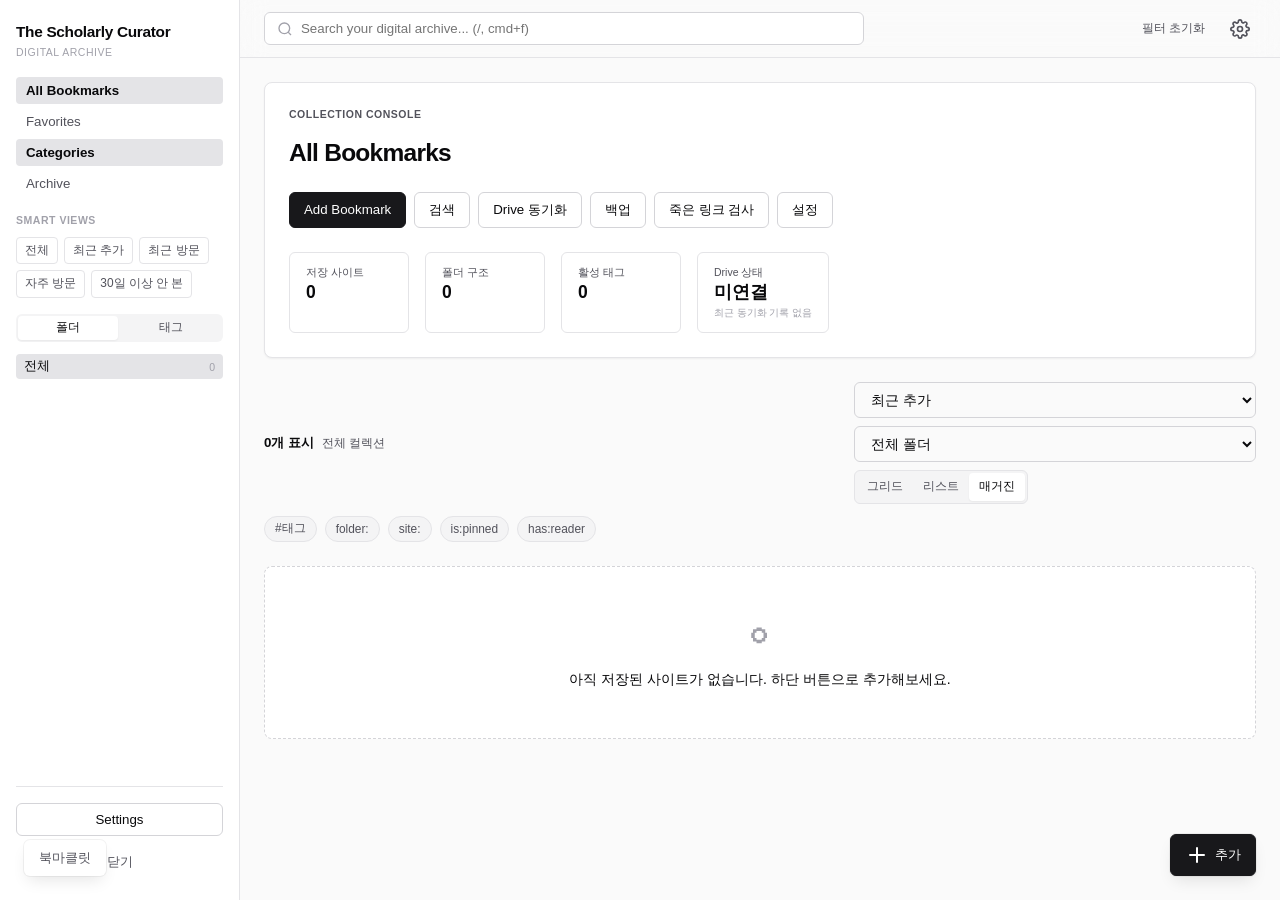
==== commit 46391326: "Fix add-site modal not opening from FAB" ====
--- a/index.html
+++ b/index.html
@@ -276,7 +276,7 @@
     </article>
   </div>
 
-  <div class="sheet-overlay modal-backdrop" id="sheetOverlay">
+  <div class="sheet-overlay modal-backdrop" id="sheetOverlay" hidden>
     <div class="sheet modal-panel" id="sheet">
       <div class="modal-header">
         <h2 id="sheetTitle">새 사이트 추가</h2>
--- a/app-style.css
+++ b/app-style.css
@@ -1,2942 +1,483 @@
+/* Design System Tokens */
 :root {
-  --toss-blue: #0064ff;
-  --gray-50: #f9fafb;
-  --gray-100: #f2f4f6;
-  --gray-200: #e5e8eb;
-  --gray-300: #d1d6db;
-  --gray-700: #4d5159;
-  --gray-800: #374151;
-  --card-radius: 1.25rem;
-  --transition-fast: 0.25s;
-}
-
-* {
-  box-sizing: border-box;
-}
-
+  --color-bg-base: #FAFAFA;
+  --color-bg-panel: #FFFFFF;
+  --color-bg-hover: #F4F4F5;
+  --color-bg-active: #E4E4E7;
+  --color-border-subtle: #E4E4E7;
+  --color-border-strong: #D4D4D8;
+  
+  --color-text-primary: #09090B;
+  --color-text-secondary: #52525B;
+  --color-text-tertiary: #A1A1AA;
+  
+  --color-accent-bg: #18181B;
+  --color-accent-hover: #27272A;
+  --color-accent-text: #FFFFFF;
+  
+  --color-danger-bg: #FEF2F2;
+  --color-danger-text: #EF4444;
+  --color-danger-border: #FCA5A5;
+
+  --color-focus-ring: rgba(24, 24, 27, 0.25);
+
+  --radius-sm: 4px;
+  --radius-md: 6px;
+  --radius-lg: 8px;
+  --radius-xl: 12px;
+  --radius-pill: 9999px;
+
+  --shadow-sm: 0 1px 2px rgba(0,0,0,0.05);
+  --shadow-float: 0 0 0 1px rgba(0,0,0,0.05), 0 8px 16px -4px rgba(0,0,0,0.1);
+  --shadow-modal: 0 0 0 1px rgba(0,0,0,0.05), 0 24px 48px -12px rgba(0,0,0,0.18);
+
+  --transition-fast: 0.15s cubic-bezier(0.4, 0, 0.2, 1);
+  --font-sans: -apple-system, BlinkMacSystemFont, "Pretendard Variable", Pretendard, "Segoe UI", Roboto, sans-serif;
+}
+
+body[data-theme="dark"] {
+  --color-bg-base: #09090B;
+  --color-bg-panel: #121212;
+  --color-bg-hover: #1F1F22;
+  --color-bg-active: #27272A;
+  --color-border-subtle: #27272A;
+  --color-border-strong: #3F3F46;
+  
+  --color-text-primary: #FAFAFA;
+  --color-text-secondary: #A1A1AA;
+  --color-text-tertiary: #71717A;
+  
+  --color-accent-bg: #FAFAFA;
+  --color-accent-hover: #E4E4E7;
+  --color-accent-text: #09090B;
+  
+  --color-danger-bg: #450A0A;
+  --color-danger-text: #F87171;
+  --color-danger-border: #7F1D1D;
+
+  --color-focus-ring: rgba(250, 250, 250, 0.3);
+
+  --shadow-sm: 0 1px 2px rgba(0,0,0,0.5);
+  --shadow-float: 0 0 0 1px rgba(255,255,255,0.1), 0 8px 16px -4px rgba(0,0,0,0.5);
+  --shadow-modal: 0 0 0 1px rgba(255,255,255,0.1), 0 24px 48px -12px rgba(0,0,0,0.8);
+}
+
+/* Reset & Base */
+*, *::before, *::after { box-sizing: border-box; }
+html { font-size: 14px; }
 body {
   margin: 0;
-  font-family: "Segoe UI", "Apple SD Gothic Neo", sans-serif;
-  background-color: var(--gray-100);
-  color: var(--gray-700);
-  min-height: 100vh;
-  position: relative;
-  padding-bottom: 7.2rem;
+  font-family: var(--font-sans);
+  background-color: var(--color-bg-base);
+  color: var(--color-text-primary);
+  line-height: 1.5;
+  -webkit-font-smoothing: antialiased;
   transition: background-color var(--transition-fast), color var(--transition-fast);
 }
-
-[hidden] {
-  display: none !important;
-}
-
-.app-shell {
-  display: grid;
-  grid-template-columns: 272px minmax(0, 1fr);
-  min-height: 100vh;
-}
-
-.side-panel {
-  position: sticky;
-  top: 0;
-  height: 100vh;
-  overflow-y: auto;
-  border-right: 1px solid var(--gray-200);
-  background: rgba(255, 255, 255, 0.78);
-  backdrop-filter: blur(10px);
-  padding: 0.95rem 0.75rem 0.75rem;
-  display: flex;
-  flex-direction: column;
-  gap: 0.75rem;
-}
-
-.side-head {
-  display: flex;
-  align-items: center;
-  justify-content: space-between;
-  gap: 0.45rem;
-}
-
-.side-head h1 {
-  margin: 0;
-  font-size: 1.05rem;
-  line-height: 1.3;
-  color: var(--gray-800);
-}
-
-.side-close {
-  display: none;
-  border: 1px solid var(--gray-300);
-  border-radius: 0.6rem;
-  background: #fff;
-  color: var(--gray-700);
-  font-size: 0.76rem;
-  font-weight: 600;
-  padding: 0.35rem 0.5rem;
-  cursor: pointer;
-}
-
-.side-section {
-  border: 1px solid var(--gray-200);
-  background: rgba(255, 255, 255, 0.88);
-  border-radius: 0.82rem;
-  padding: 0.58rem;
-}
-
-.side-section h2 {
-  margin: 0 0 0.52rem;
-  font-size: 0.78rem;
-  color: #64748b;
-  font-weight: 700;
-}
-
-#suggestions {
-  display: flex;
-  flex-direction: column;
-  gap: 0.34rem;
-}
-
-.suggestion {
-  border: 1px solid var(--gray-300);
-  border-radius: 0.65rem;
-  background: #fff;
-  color: var(--gray-700);
-  font-size: 0.78rem;
-  font-weight: 600;
-  padding: 0.45rem 0.55rem;
-  cursor: pointer;
-}
-
-.facet-toggle {
-  display: grid;
-  grid-template-columns: 1fr 1fr;
-  gap: 0.42rem;
-  margin-bottom: 0.5rem;
-}
-
-.facet-toggle button {
-  border: 1px solid var(--gray-300);
-  border-radius: 0.62rem;
-  background: #fff;
-  color: var(--gray-700);
-  font-size: 0.77rem;
-  font-weight: 700;
-  padding: 0.42rem 0.4rem;
-  cursor: pointer;
-}
-
-.facet-toggle button.active {
-  border-color: var(--toss-blue);
-  background: rgba(0, 100, 255, 0.12);
-  color: #0b4ccc;
-}
-
-.facet-pane {
-  min-width: 0;
-}
-
-.tag-accordion summary {
-  cursor: pointer;
-  font-size: 0.78rem;
-  color: var(--gray-800);
-  font-weight: 700;
-}
-
-#tagSearchInput {
-  margin-top: 0.45rem;
+[hidden] { display: none !important; }
+button { font-family: inherit; cursor: pointer; }
+input, select, textarea { font-family: inherit; }
+a { color: inherit; text-decoration: none; }
+h1, h2, h3, p { margin: 0; }
+
+/* Utilities / Components */
+.input-base {
   width: 100%;
-  border: 1px solid var(--gray-200);
-  border-radius: 0.6rem;
-  padding: 0.45rem 0.56rem;
-  font-size: 0.78rem;
-}
-
-#folderFilters {
-  display: flex;
-  flex-direction: column;
-  gap: 0.35rem;
-}
-
-.folder-chip {
-  width: 100%;
-  display: inline-flex;
-  align-items: center;
-  gap: 0.35rem;
-  padding: 0.41rem 0.58rem;
-  border-radius: 0.68rem;
-  border: 1px solid var(--gray-300);
-  background: #fff;
-  color: var(--gray-700);
-  font-size: 0.78rem;
-  font-weight: 600;
-  cursor: pointer;
-  user-select: none;
-  justify-content: flex-start;
-  min-width: 0;
-  overflow: hidden;
-}
-
-.folder-chip.folder-node {
-  padding-left: calc(0.56rem + var(--indent, 0rem));
-}
-
-.folder-chip::before {
-  content: "";
-  width: 0.5rem;
-  height: 0.37rem;
-  border: 1.4px solid currentColor;
-  border-radius: 2px;
-  border-top-width: 2px;
-  opacity: 0.62;
-  flex: 0 0 auto;
-}
-
-.folder-chip .count {
-  margin-left: auto;
-  border-radius: 999px;
-  background: rgba(15, 23, 42, 0.08);
-  padding: 0.08rem 0.34rem;
-  font-size: 0.68rem;
-  font-weight: 700;
-  line-height: 1.2;
-  min-width: 1.7rem;
-  text-align: center;
-  flex: 0 0 auto;
-}
-
-.folder-chip .folder-label {
-  min-width: 0;
-  overflow: hidden;
-  text-overflow: ellipsis;
-  white-space: nowrap;
-  flex: 1 1 auto;
-}
-
-.folder-toggle {
-  color: inherit;
-  width: 1rem;
-  height: 1rem;
-  border-radius: 4px;
-  padding: 0.02rem;
-  margin-right: 0.1rem;
-  font-size: 0.74rem;
-  line-height: 1;
-  cursor: pointer;
-  opacity: 0.8;
-  flex: 0 0 auto;
+  padding: 8px 12px;
+  background: var(--color-bg-base);
+  border: 1px solid var(--color-border-strong);
+  border-radius: var(--radius-md);
+  color: var(--color-text-primary);
+  font-size: 1rem;
+  transition: border-color var(--transition-fast), box-shadow var(--transition-fast);
+  outline: none;
+}
+.input-base:focus {
+  border-color: var(--color-text-primary);
+  box-shadow: 0 0 0 2px var(--color-bg-base), 0 0 0 4px var(--color-focus-ring);
+}
+.input-small { padding: 6px 10px; font-size: 0.9rem; }
+.textarea-base { resize: vertical; min-height: 80px; }
+
+.btn-base {
   display: inline-flex;
   align-items: center;
   justify-content: center;
-}
-
-.folder-toggle:hover {
-  opacity: 1;
-}
-
-.folder-chip.active {
-  background: var(--toss-blue);
-  border-color: var(--toss-blue);
-  color: #fff;
-}
-
-.folder-chip.active .count {
-  background: rgba(255, 255, 255, 0.2);
-}
-
-.folder-chip.drop-ready {
-  border-color: var(--toss-blue);
-  box-shadow: 0 0 0 2px rgba(0, 100, 255, 0.2);
-}
-
-body.dragging-bookmark .folder-chip {
-  transition: box-shadow 0.16s ease, border-color 0.16s ease;
-}
-
-#tagFilters {
-  margin-top: 0.46rem;
-  display: flex;
-  flex-wrap: wrap;
-  gap: 0.42rem;
-}
-
-.tag-chip {
-  padding: 0.33rem 0.66rem;
-  border: 1px solid var(--gray-300);
-  border-radius: 999px;
-  font-size: 0.74rem;
-  cursor: pointer;
-  user-select: none;
-  background-color: #fff;
-}
-
-.tag-chip::before {
-  content: "#";
-  margin-right: 0.22rem;
-  opacity: 0.72;
-}
-
-.tag-chip.selected {
-  background-color: var(--toss-blue);
-  color: #fff;
-  border-color: var(--toss-blue);
-}
-
-.tag-empty {
-  font-size: 0.75rem;
-  color: #64748b;
-  padding: 0.25rem 0.1rem;
-}
-
-.side-footer {
-  margin-top: auto;
-  padding-top: 0.2rem;
-}
-
-.settings-side-btn {
-  width: 100%;
-  border: 1px solid var(--gray-300);
-  background: #fff;
-  color: var(--gray-700);
-  border-radius: 0.7rem;
-  padding: 0.5rem 0.62rem;
-  font-size: 0.8rem;
-  font-weight: 700;
-  cursor: pointer;
-}
-
-.main-panel {
-  min-width: 0;
-}
-
-.workspace-header {
-  padding: 1rem 1rem 0.5rem;
-  display: flex;
-  flex-direction: column;
-  gap: 0.9rem;
-}
-
+  gap: 6px;
+  padding: 8px 14px;
+  font-size: 0.95rem;
+  font-weight: 500;
+  border-radius: var(--radius-md);
+  border: 1px solid transparent;
+  transition: all var(--transition-fast);
+  outline: none;
+  white-space: nowrap;
+}
+.btn-base:focus-visible { box-shadow: 0 0 0 2px var(--color-bg-base), 0 0 0 4px var(--color-focus-ring); }
+.btn-base:active { transform: scale(0.98); }
+.btn-small { padding: 4px 10px; font-size: 0.85rem; }
+
+.btn-primary { background: var(--color-accent-bg); color: var(--color-accent-text); border-color: var(--color-accent-bg); }
+.btn-primary:hover { background: var(--color-accent-hover); border-color: var(--color-accent-hover); }
+
+.btn-outline { background: var(--color-bg-panel); color: var(--color-text-primary); border-color: var(--color-border-strong); }
+.btn-outline:hover { background: var(--color-bg-hover); }
+
+.btn-ghost { background: transparent; color: var(--color-text-secondary); }
+.btn-ghost:hover { background: var(--color-bg-hover); color: var(--color-text-primary); }
+
+.btn-danger { background: var(--color-danger-bg); color: var(--color-danger-text); border-color: var(--color-danger-border); }
+.btn-danger:hover { filter: brightness(0.95); }
+.btn-danger-ghost { background: transparent; color: var(--color-danger-text); border-color: var(--color-danger-border); }
+.btn-danger-ghost:hover { background: var(--color-danger-bg); }
+
+.btn-icon {
+  display: inline-flex; align-items: center; justify-content: center;
+  width: 32px; height: 32px; padding: 0; border-radius: var(--radius-md);
+  background: transparent; border: 1px solid transparent; color: var(--color-text-secondary);
+  transition: all var(--transition-fast);
+}
+.btn-icon:hover { background: var(--color-bg-hover); color: var(--color-text-primary); }
+.btn-icon.btn-small { width: 24px; height: 24px; }
+
+.chip-base {
+  display: inline-flex; align-items: center; gap: 4px;
+  padding: 4px 10px; border-radius: var(--radius-pill);
+  background: var(--color-bg-hover); border: 1px solid var(--color-border-subtle);
+  color: var(--color-text-secondary); font-size: 0.85rem; font-weight: 500;
+  transition: all var(--transition-fast);
+}
+.chip-base:hover { background: var(--color-bg-active); color: var(--color-text-primary); }
+
+.shadow-float { box-shadow: var(--shadow-float); }
+
+/* Layout: App Shell */
+.app-shell { display: grid; grid-template-columns: 240px minmax(0, 1fr); min-height: 100vh; }
+
+/* Sidebar */
+.side-panel {
+  display: flex; flex-direction: column; gap: 16px;
+  background: var(--color-bg-panel); border-right: 1px solid var(--color-border-subtle);
+  padding: 20px 16px; position: sticky; top: 0; height: 100vh; overflow-y: auto;
+}
+.brand-block h1 { font-size: 1.1rem; font-weight: 600; letter-spacing: -0.02em; }
+.brand-block p { font-size: 0.75rem; color: var(--color-text-tertiary); text-transform: uppercase; letter-spacing: 0.05em; margin-top: 2px; }
+
+.main-nav { display: flex; flex-direction: column; gap: 4px; }
+.nav-item {
+  text-align: left; background: transparent; border: none; padding: 6px 10px;
+  border-radius: var(--radius-sm); color: var(--color-text-secondary); font-size: 0.95rem; font-weight: 500;
+  transition: background var(--transition-fast), color var(--transition-fast);
+}
+.nav-item:hover { background: var(--color-bg-hover); color: var(--color-text-primary); }
+.nav-item.active { background: var(--color-bg-active); color: var(--color-text-primary); font-weight: 600; }
+
+.side-section .section-header h2 { font-size: 0.75rem; color: var(--color-text-tertiary); text-transform: uppercase; letter-spacing: 0.05em; font-weight: 600; margin-bottom: 8px; }
+.suggestion-list { display: flex; flex-wrap: wrap; gap: 6px; }
+.suggestion { font-size: 0.85rem; color: var(--color-text-secondary); padding: 4px 8px; border-radius: var(--radius-sm); border: 1px solid var(--color-border-subtle); cursor: pointer; }
+.suggestion:hover { background: var(--color-bg-hover); color: var(--color-text-primary); }
+
+.facet-toggle { display: grid; grid-template-columns: 1fr 1fr; gap: 4px; margin-bottom: 12px; background: var(--color-bg-hover); padding: 2px; border-radius: var(--radius-md); }
+.facet-toggle button { background: transparent; border: none; padding: 4px 0; font-size: 0.85rem; font-weight: 500; color: var(--color-text-secondary); border-radius: var(--radius-sm); }
+.facet-toggle button.active { background: var(--color-bg-panel); color: var(--color-text-primary); box-shadow: var(--shadow-sm); }
+
+.filter-tree { display: flex; flex-direction: column; gap: 2px; }
+.folder-chip {
+  display: flex; align-items: center; width: 100%; text-align: left; background: transparent; border: none;
+  padding: 4px 8px; border-radius: var(--radius-sm); color: var(--color-text-secondary); font-size: 0.9rem; cursor: pointer;
+}
+.folder-chip:hover { background: var(--color-bg-hover); }
+.folder-chip.active { background: var(--color-bg-active); color: var(--color-text-primary); font-weight: 500; }
+.folder-chip .folder-label { flex: 1; overflow: hidden; text-overflow: ellipsis; white-space: nowrap; }
+.folder-chip .count { font-size: 0.75rem; color: var(--color-text-tertiary); margin-left: 8px; }
+.folder-node { padding-left: calc(8px + var(--indent, 0px)); }
+.folder-toggle { width: 16px; text-align: center; color: var(--color-text-tertiary); margin-right: 4px; }
+.folder-chip.drop-ready { background: var(--color-bg-active); outline: 2px solid var(--color-text-primary); }
+
+.chip-group { display: flex; flex-wrap: wrap; gap: 6px; margin-top: 12px; }
+.tag-chip { font-size: 0.8rem; color: var(--color-text-secondary); background: var(--color-bg-hover); padding: 2px 8px; border-radius: var(--radius-sm); cursor: pointer; }
+.tag-chip:hover { background: var(--color-border-subtle); color: var(--color-text-primary); }
+.tag-chip.selected { background: var(--color-text-primary); color: var(--color-bg-panel); }
+
+.side-footer { margin-top: auto; padding-top: 16px; display: grid; gap: 8px; border-top: 1px solid var(--color-border-subtle); }
+
+/* Main Panel */
+.main-panel { display: flex; flex-direction: column; min-width: 0; position: relative; }
+
+/* Top Nav */
+.top-nav {
+  display: flex; align-items: center; gap: 16px; padding: 12px 24px;
+  position: sticky; top: 0; z-index: 10; background: rgba(var(--color-bg-base-rgb), 0.8);
+  backdrop-filter: blur(12px); border-bottom: 1px solid var(--color-border-subtle);
+}
+.nav-left { display: none; }
+.search-wrap { flex: 1; display: flex; align-items: center; gap: 8px; max-width: 600px; background: var(--color-bg-panel); border: 1px solid var(--color-border-strong); border-radius: var(--radius-md); padding: 0 12px; transition: border-color var(--transition-fast); }
+.search-wrap:focus-within { border-color: var(--color-text-primary); box-shadow: 0 0 0 2px var(--color-bg-base), 0 0 0 4px var(--color-focus-ring); }
+.search-icon { color: var(--color-text-tertiary); }
+.search-input { flex: 1; border: none; background: transparent; padding: 8px 0; font-size: 0.95rem; color: var(--color-text-primary); outline: none; }
+.nav-right { display: flex; align-items: center; gap: 8px; margin-left: auto; }
+
+/* Workspace Content */
+.workspace-content { padding: 24px; display: flex; flex-direction: column; gap: 24px; max-width: 1400px; margin: 0 auto; width: 100%; }
+
+/* Hero */
 .workspace-hero {
-  position: relative;
-  overflow: hidden;
-  display: grid;
-  grid-template-columns: minmax(0, 1.45fr) minmax(280px, 0.95fr);
-  gap: 1rem;
-  padding: 1.35rem;
-  border-radius: 1.5rem;
-  border: 1px solid rgba(191, 219, 254, 0.9);
-  background:
-    radial-gradient(circle at top right, rgba(191, 219, 254, 0.92), transparent 34%),
-    linear-gradient(135deg, #f8fbff 0%, #eff5ff 44%, #e4ecff 100%);
-  box-shadow: 0 20px 44px rgba(37, 99, 235, 0.12);
-}
-
-.workspace-hero::after {
-  content: "";
-  position: absolute;
-  inset: auto -12% -40% auto;
-  width: 320px;
-  height: 320px;
-  border-radius: 999px;
-  background: rgba(59, 130, 246, 0.12);
-  filter: blur(12px);
-}
-
-.workspace-hero-copy,
-.workspace-hero-stats,
-.controls-panel,
-.workflow-strip {
-  position: relative;
-  z-index: 1;
-}
-
-.workspace-hero-copy {
-  display: flex;
-  flex-direction: column;
-  justify-content: center;
-  gap: 0.8rem;
-  min-width: 0;
-}
-
-.workspace-kicker,
-.section-eyebrow,
-.workflow-label {
-  margin: 0;
-  display: inline-flex;
-  align-items: center;
-  gap: 0.35rem;
-  width: fit-content;
-  border-radius: 999px;
-  padding: 0.34rem 0.66rem;
-  background: rgba(37, 99, 235, 0.1);
-  color: #1d4ed8;
-  font-size: 0.74rem;
-  font-weight: 800;
-  letter-spacing: 0.04em;
-  text-transform: uppercase;
-}
-
-.workspace-hero-copy h2 {
-  margin: 0;
-  max-width: 14ch;
-  color: #0f172a;
-  font-size: clamp(1.7rem, 2.4vw, 2.45rem);
-  line-height: 1.15;
-  letter-spacing: -0.03em;
-}
-
-.workspace-summary {
-  margin: 0;
-  max-width: 60ch;
-  color: #475569;
-  font-size: 0.98rem;
-  line-height: 1.65;
-}
-
-.workspace-hero-actions {
-  display: flex;
-  flex-wrap: wrap;
-  gap: 0.65rem;
-}
-
-.hero-primary-btn,
-.hero-secondary-btn {
-  border-radius: 999px;
-  padding: 0.8rem 1.1rem;
-  font-size: 0.92rem;
-  font-weight: 700;
-  cursor: pointer;
-  transition:
-    transform var(--transition-fast),
-    box-shadow var(--transition-fast),
-    background-color var(--transition-fast);
-}
-
-.hero-primary-btn {
-  border: none;
-  background: linear-gradient(135deg, #2563eb 0%, #0f62fe 100%);
-  color: #fff;
-  box-shadow: 0 14px 30px rgba(37, 99, 235, 0.24);
-}
-
-.hero-secondary-btn {
-  border: 1px solid rgba(148, 163, 184, 0.45);
-  background: rgba(255, 255, 255, 0.8);
-  color: #1e293b;
-}
-
-.hero-primary-btn:hover,
-.hero-secondary-btn:hover {
-  transform: translateY(-1px);
-}
-
-.workspace-hero-stats {
-  display: grid;
-  grid-template-columns: repeat(2, minmax(0, 1fr));
-  gap: 0.75rem;
-}
-
-.hero-stat-card {
-  min-width: 0;
-  display: flex;
-  flex-direction: column;
-  gap: 0.3rem;
-  padding: 1rem;
-  border-radius: 1.1rem;
-  border: 1px solid rgba(255, 255, 255, 0.8);
-  background: rgba(255, 255, 255, 0.72);
-  backdrop-filter: blur(10px);
-  box-shadow: 0 10px 28px rgba(148, 163, 184, 0.14);
-}
-
-.hero-stat-card span,
-.hero-stat-card small {
-  color: #64748b;
-}
-
-.hero-stat-card span {
-  font-size: 0.76rem;
-  font-weight: 700;
-}
-
-.hero-stat-card strong {
-  color: #0f172a;
-  font-size: 1.3rem;
-  line-height: 1.1;
-}
-
-.hero-stat-card small {
-  font-size: 0.75rem;
-  line-height: 1.45;
-}
-
-.workflow-strip {
-  display: grid;
-  grid-template-columns: repeat(3, minmax(0, 1fr));
-  gap: 0.8rem;
-}
-
-.workflow-card {
-  min-width: 0;
-  padding: 1rem 1.05rem;
-  border-radius: 1.2rem;
-  border: 1px solid var(--gray-200);
-  background: rgba(255, 255, 255, 0.78);
-  box-shadow: 0 10px 26px rgba(15, 23, 42, 0.06);
-}
-
-.workflow-card h3 {
-  margin: 0.7rem 0 0.4rem;
-  color: var(--gray-800);
-  font-size: 1rem;
-  line-height: 1.35;
-}
-
-.workflow-card p {
-  margin: 0;
-  color: #64748b;
-  font-size: 0.84rem;
-  line-height: 1.55;
-}
-
-.controls-panel {
-  border: 1px solid rgba(226, 232, 240, 0.95);
-  border-radius: 1.25rem;
-  background: rgba(255, 255, 255, 0.82);
-  backdrop-filter: blur(12px);
-  box-shadow: 0 16px 34px rgba(15, 23, 42, 0.07);
-  padding: 1rem;
-}
-
-.controls-heading {
-  display: flex;
-  align-items: flex-start;
-  justify-content: space-between;
-  gap: 0.85rem;
-  margin-bottom: 0.85rem;
-}
-
-.controls-heading h2 {
-  margin: 0.45rem 0 0;
-  color: var(--gray-800);
-  font-size: 1.08rem;
-  line-height: 1.4;
-}
-
-.results-summary {
-  min-width: 220px;
-  display: flex;
-  flex-direction: column;
-  align-items: flex-end;
-  gap: 0.2rem;
-  text-align: right;
-}
-
-.results-summary strong {
-  color: #0f172a;
-  font-size: 0.92rem;
-}
-
-.results-summary span {
-  color: #64748b;
-  font-size: 0.78rem;
-  line-height: 1.4;
-}
-
-.active-view-badge {
-  display: inline-flex;
-  align-items: center;
-  border-radius: 999px;
-  background: rgba(37, 99, 235, 0.1);
-  color: #1d4ed8;
-  font-size: 0.72rem;
-  font-style: normal;
-  font-weight: 700;
-  padding: 0.28rem 0.62rem;
-}
-
-.controls {
-  margin-top: 0;
-  display: flex;
-  align-items: center;
-  flex-wrap: wrap;
-  gap: 0.58rem;
-}
-
-.search-guidance {
-  display: flex;
-  align-items: center;
-  gap: 0.75rem;
-  flex-wrap: wrap;
-  margin-top: 0.85rem;
-  padding-top: 0.85rem;
-  border-top: 1px solid rgba(226, 232, 240, 0.95);
-}
-
-.search-guidance-copy {
-  display: flex;
-  flex-direction: column;
-  gap: 0.14rem;
-  min-width: 0;
-}
-
-.search-guidance-copy strong {
-  font-size: 0.82rem;
-  color: #0f172a;
-}
-
-.search-guidance-copy span,
-.results-strip span {
-  font-size: 0.78rem;
-  color: #64748b;
-}
-
-.search-shortcuts {
-  display: flex;
-  flex-wrap: wrap;
-  gap: 0.45rem;
-  flex: 1 1 340px;
-}
-
-.search-shortcuts button,
-.search-reset-btn {
-  border: 1px solid rgba(203, 213, 225, 0.95);
-  background: rgba(255, 255, 255, 0.94);
-  color: var(--gray-700);
-  border-radius: 999px;
-  padding: 0.42rem 0.74rem;
-  font-size: 0.76rem;
-  font-weight: 700;
-  cursor: pointer;
-}
-
-.search-reset-btn {
-  margin-left: auto;
-}
-
-.results-strip {
-  margin-top: 0.72rem;
-  display: none;
-  flex-direction: column;
-  gap: 0.16rem;
-}
-
-.results-strip strong {
-  color: #0f172a;
-  font-size: 0.9rem;
-}
-
-.search-wrap {
-  flex: 1;
-  min-width: 0;
-  display: flex;
-  align-items: center;
-  gap: 0.42rem;
-  border: 1px solid rgba(203, 213, 225, 0.95);
-  border-radius: 0.95rem;
-  background: rgba(255, 255, 255, 0.95);
-  box-shadow: inset 0 1px 0 rgba(255, 255, 255, 0.9);
-  padding: 0 0.72rem;
-}
-
-.search-icon {
-  color: #64748b;
-  font-size: 0.94rem;
-  line-height: 1;
-  flex: 0 0 auto;
-}
-
-.menu-btn {
-  display: none;
-  border: 1px solid var(--gray-300);
-  background: #fff;
-  color: var(--gray-700);
-  border-radius: 0.64rem;
-  width: 2.1rem;
-  height: 2.1rem;
-  font-size: 1rem;
-  font-weight: 700;
-  cursor: pointer;
-}
-
-.search-wrap input[type="text"] {
-  flex: 1;
-  min-width: 0;
-  padding: 0.72rem 0;
-  border: none;
-  outline: none;
-  background: transparent;
-  font-size: 0.95rem;
-  color: inherit;
-}
-
-.controls select {
-  padding: 0.65rem 0.82rem;
-  font-size: 0.88rem;
-  border-radius: 0.7rem;
-  border: 1px solid var(--gray-200);
-  background-color: #fff;
-  color: var(--gray-700);
-  min-width: 7.6rem;
-}
-
-.view-toggle {
-  display: inline-flex;
-  align-items: center;
-  border: 1px solid rgba(203, 213, 225, 0.95);
-  border-radius: 999px;
-  background: rgba(255, 255, 255, 0.95);
-  overflow: hidden;
-  margin-left: auto;
-}
-
-.view-toggle button {
-  border: none;
-  background: transparent;
-  color: var(--gray-700);
-  font-size: 0.76rem;
-  font-weight: 600;
-  padding: 0.44rem 0.65rem;
-  cursor: pointer;
-}
-
-.view-toggle button.active {
-  background: var(--toss-blue);
-  color: #fff;
-}
-
-.search-guidance {
-  margin-top: 0.85rem;
-  display: flex;
-  flex-wrap: wrap;
-  align-items: center;
-  gap: 0.75rem;
-  border-top: 1px solid rgba(226, 232, 240, 0.9);
-  padding-top: 0.85rem;
-}
-
-.search-guidance-copy {
-  min-width: 0;
-  display: flex;
-  flex-direction: column;
-  gap: 0.15rem;
-}
-
-.search-guidance-copy strong {
-  color: #0f172a;
-  font-size: 0.82rem;
-}
-
-.search-guidance-copy span {
-  color: #64748b;
-  font-size: 0.76rem;
-  line-height: 1.45;
-}
-
-.search-shortcuts {
-  display: flex;
-  flex-wrap: wrap;
-  gap: 0.45rem;
-}
-
-.search-shortcuts button,
-.search-reset-btn,
-.active-filter-chip,
-.active-filters-clear {
-  border: 1px solid rgba(203, 213, 225, 0.95);
-  border-radius: 999px;
-  background: rgba(255, 255, 255, 0.94);
-  color: #334155;
-  font-size: 0.74rem;
-  font-weight: 700;
-  padding: 0.42rem 0.7rem;
-  cursor: pointer;
-}
-
-.search-reset-btn {
-  margin-left: auto;
-}
-
-.active-filters {
-  margin-top: 0.85rem;
-  display: flex;
-  flex-wrap: wrap;
-  align-items: center;
-  gap: 0.5rem;
-}
-
-.active-filters-label {
-  color: #475569;
-  font-size: 0.76rem;
-  font-weight: 800;
-}
-
-.active-filter-list {
-  display: flex;
-  flex-wrap: wrap;
-  gap: 0.45rem;
-}
-
-.active-filter-chip {
-  display: inline-flex;
-  align-items: center;
-  gap: 0.4rem;
-  background: rgba(37, 99, 235, 0.08);
-  color: #1d4ed8;
-}
-
-.active-filter-chip strong {
-  font-size: 0.68rem;
-  text-transform: uppercase;
-  letter-spacing: 0.04em;
-}
-
-.active-filters-clear {
-  border-style: dashed;
-}
-
-.side-backdrop {
-  display: none;
-}
-
-.settings-overlay {
-  position: fixed;
-  inset: 0;
-  z-index: 220;
-  display: flex;
-  align-items: flex-start;
-  justify-content: center;
-  padding: 0 1rem 1rem;
-  background: rgba(15, 23, 42, 0.18);
-  backdrop-filter: blur(6px);
-  opacity: 0;
-  pointer-events: none;
-  transition: opacity var(--transition-fast);
-}
-
-.settings-overlay.open {
-  opacity: 1;
-  pointer-events: auto;
-}
-
-.settings-panel {
-  width: min(940px, 100%);
-  margin-top: 4.1rem;
-  border-radius: 1.15rem;
-  border: 1px solid rgba(255, 255, 255, 0.7);
-  background: rgba(255, 255, 255, 0.72);
-  backdrop-filter: blur(16px) saturate(140%);
-  box-shadow: 0 18px 40px rgba(15, 23, 42, 0.18);
-  max-height: calc(100vh - 5.2rem);
-  overflow-y: auto;
-  padding: 1rem;
-  transform: translateY(-10px) scale(0.985);
-  transition: transform var(--transition-fast);
-}
-
-.settings-overlay.open .settings-panel {
-  transform: translateY(0) scale(1);
-}
-
-.settings-head {
-  display: flex;
-  align-items: center;
-  justify-content: space-between;
-  gap: 0.8rem;
-  margin-bottom: 0.85rem;
-}
-
-.settings-head h2 {
-  margin: 0;
-  font-size: 1rem;
-  color: var(--gray-800);
-}
-
-.settings-close {
-  border: 1px solid var(--gray-300);
-  background: rgba(255, 255, 255, 0.85);
-  color: var(--gray-700);
-  border-radius: 0.65rem;
-  padding: 0.4rem 0.7rem;
-  font-size: 0.8rem;
-  font-weight: 600;
-  cursor: pointer;
-}
-
-.appearance-panel {
-  margin-bottom: 0.75rem;
-  border: 1px solid var(--gray-200);
-  border-radius: 0.9rem;
-  padding: 0.7rem;
-  background: rgba(255, 255, 255, 0.8);
-}
-
-.appearance-panel h3 {
-  margin: 0 0 0.5rem;
-  font-size: 0.86rem;
-  color: var(--gray-800);
-}
-
-.data-panel {
-  margin-bottom: 0.75rem;
-  border: 1px solid var(--gray-200);
-  border-radius: 0.9rem;
-  padding: 0.7rem;
-  background: rgba(255, 255, 255, 0.8);
-}
-
-.data-panel h3 {
-  margin: 0 0 0.5rem;
-  font-size: 0.86rem;
-  color: var(--gray-800);
-}
-
-.data-actions {
-  display: grid;
-  grid-template-columns: repeat(2, minmax(0, 1fr));
-  gap: 0.45rem;
-}
-
-.data-actions button {
-  border: 1px solid var(--gray-300);
-  background: #fff;
-  border-radius: 0.7rem;
-  padding: 0.5rem 0.55rem;
-  font-size: 0.79rem;
-  color: var(--gray-700);
-  cursor: pointer;
-}
-
-.folder-style-panel {
-  margin-bottom: 0.75rem;
-  border: 1px solid var(--gray-200);
-  border-radius: 0.9rem;
-  padding: 0.7rem;
-  background: rgba(255, 255, 255, 0.8);
-}
-
-.folder-style-panel h3 {
-  margin: 0 0 0.5rem;
-  font-size: 0.86rem;
-  color: var(--gray-800);
-}
-
-.folder-style-panel label {
-  display: block;
-  margin-bottom: 0.25rem;
-  font-size: 0.76rem;
-  color: #64748b;
-}
-
-.folder-style-panel select,
-.folder-style-panel input {
-  width: 100%;
-  border: 1px solid var(--gray-300);
-  border-radius: 0.65rem;
-  background: #fff;
-  color: var(--gray-700);
-  padding: 0.45rem 0.55rem;
-  font-size: 0.78rem;
-}
-
-.folder-style-inline {
-  margin-top: 0.45rem;
-  display: grid;
-  grid-template-columns: 1fr 78px;
-  gap: 0.45rem;
-}
-
-.folder-style-inline input[type="color"] {
-  padding: 0.2rem;
-  height: 2rem;
-}
-
-.folder-style-actions {
-  margin-top: 0.45rem;
-  display: grid;
-  grid-template-columns: 1fr 1fr;
-  gap: 0.45rem;
-}
-
-.folder-style-actions button {
-  border: 1px solid var(--gray-300);
-  background: #fff;
-  border-radius: 0.65rem;
-  padding: 0.42rem 0.5rem;
-  font-size: 0.76rem;
-  color: var(--gray-700);
-  cursor: pointer;
-}
-
-.theme-mode-group {
-  display: grid;
-  grid-template-columns: repeat(3, minmax(0, 1fr));
-  gap: 0.45rem;
-}
-
-.theme-mode-btn {
-  border: 1px solid var(--gray-300);
-  border-radius: 0.7rem;
-  background: #fff;
-  color: var(--gray-700);
-  padding: 0.55rem 0.2rem;
-  font-size: 0.8rem;
-  font-weight: 600;
-  cursor: pointer;
-}
-
-.theme-mode-btn.active {
-  border-color: var(--toss-blue);
-  background: var(--toss-blue);
-  color: #fff;
-}
-
-.theme-mode-hint {
-  margin: 0.45rem 0 0;
-  color: #6b7280;
-  font-size: 0.76rem;
-}
-
-.theme-toggle-btn {
-  width: 100%;
-  border: 1px solid var(--gray-300);
-  border-radius: 0.7rem;
-  background: #fff;
-  color: var(--gray-700);
-  padding: 0.55rem 0.65rem;
-  font-size: 0.8rem;
-  font-weight: 600;
-  cursor: pointer;
-}
-
-.drive-panel {
-  margin-top: 0;
-  background: rgba(255, 255, 255, 0.78);
-  border: 1px solid var(--gray-200);
-  border-radius: 1rem;
-  padding: 0.9rem;
-}
-
-.drive-head {
-  display: flex;
-  align-items: center;
-  justify-content: space-between;
-  gap: 0.75rem;
-}
-
-.drive-head h2 {
-  margin: 0;
-  font-size: 0.95rem;
-  font-weight: 700;
-}
-
-.drive-status {
-  font-size: 0.75rem;
-  border-radius: 999px;
-  padding: 0.2rem 0.55rem;
-  font-weight: 600;
-}
-
-.drive-status.offline {
-  background: #fee2e2;
-  color: #991b1b;
-}
-
-.drive-status.connected {
-  background: #dcfce7;
-  color: #166534;
-}
-
-.drive-status.syncing {
-  background: #dbeafe;
-  color: #1d4ed8;
-}
-
-.drive-actions {
-  margin-top: 0.75rem;
-  display: grid;
-  grid-template-columns: repeat(2, minmax(0, 1fr));
-  gap: 0.45rem;
-}
-
-.drive-actions button {
-  border: 1px solid var(--gray-300);
-  background: #fff;
-  border-radius: 0.7rem;
-  padding: 0.5rem 0.7rem;
-  font-size: 0.8rem;
-  color: var(--gray-700);
-  cursor: pointer;
-}
-
-.drive-actions button.primary {
-  border-color: var(--toss-blue);
-  color: #fff;
-  background: var(--toss-blue);
-}
-
-.drive-settings {
-  margin-top: 0.7rem;
-  border-top: 1px solid var(--gray-200);
-  padding-top: 0.7rem;
-}
-
-.drive-settings summary {
-  cursor: pointer;
-  color: var(--gray-800);
-  font-size: 0.83rem;
-  font-weight: 600;
-}
-
-.drive-settings label {
-  display: block;
-  margin-top: 0.6rem;
-  margin-bottom: 0.25rem;
-  font-size: 0.8rem;
-}
-
-.drive-settings input,
-.drive-settings select {
-  width: 100%;
-  border: 1px solid var(--gray-200);
-  border-radius: 0.65rem;
-  padding: 0.55rem 0.7rem;
-  font-size: 0.82rem;
-}
-
-.drive-settings-actions {
-  margin-top: 0.5rem;
-  display: flex;
-  gap: 0.4rem;
-}
-
-.drive-settings-actions button {
-  border: 1px solid var(--gray-300);
-  border-radius: 0.6rem;
-  background: #fff;
-  color: var(--gray-700);
-  padding: 0.45rem 0.6rem;
-  font-size: 0.76rem;
-  cursor: pointer;
-}
-
-.drive-settings p {
-  margin: 0.6rem 0 0;
-  color: #6b7280;
-  font-size: 0.74rem;
-  line-height: 1.4;
-}
-
-main {
-  padding: 0 1rem 1rem;
-}
-
-.bulk-bar {
-  margin-bottom: 0.75rem;
-  display: flex;
-  flex-direction: column;
-  align-items: stretch;
-  gap: 0.4rem;
-  padding: 0.68rem 0.72rem;
-  border: 1px solid rgba(203, 213, 225, 0.9);
-  border-radius: 1rem;
-  background: rgba(255, 255, 255, 0.92);
-  box-shadow: 0 12px 28px rgba(15, 23, 42, 0.05);
-}
-
-.bulk-bar-top,
-.bulk-actions-row,
-.bulk-inline-editors {
-  display: flex;
-  flex-wrap: wrap;
-  align-items: center;
-  gap: 0.5rem;
-}
-
-.bulk-bar-top {
-  justify-content: space-between;
-}
-
-.bulk-summary {
-  display: flex;
-  flex-direction: column;
-  gap: 0.16rem;
-}
-
-.bulk-bar span {
-  margin-right: 0.2rem;
-  font-size: 0.78rem;
-  font-weight: 700;
-  color: var(--gray-800);
-}
-
-.bulk-summary small {
-  color: #64748b;
-  font-size: 0.74rem;
-  line-height: 1.45;
-}
-
-.bulk-actions-row {
-  justify-content: flex-end;
-}
-
-.bulk-bar button {
-  border: 1px solid var(--gray-300);
-  border-radius: 0.65rem;
-  background: #fff;
-  color: var(--gray-700);
-  font-size: 0.74rem;
-  font-weight: 600;
-  padding: 0.35rem 0.56rem;
-  cursor: pointer;
-}
-
-.bulk-bar button.danger {
-  border-color: #fecaca;
-  background: #fff1f2;
-  color: #b91c1c;
-}
-
-.bulk-inline-editors {
-  border-top: 1px solid rgba(226, 232, 240, 0.95);
-  padding-top: 0.55rem;
-}
-
-.bulk-inline-field {
-  min-width: min(220px, 100%);
-  flex: 1 1 220px;
-  display: flex;
-  flex-direction: column;
-  gap: 0.26rem;
-}
-
-.bulk-inline-field-tags {
-  flex-basis: 260px;
-}
-
-.bulk-inline-field span {
-  margin: 0;
-  color: #475569;
-  font-size: 0.72rem;
-  font-weight: 800;
-}
-
-.bulk-inline-field input {
-  width: 100%;
-  border: 1px solid rgba(203, 213, 225, 0.95);
-  border-radius: 0.72rem;
-  background: rgba(255, 255, 255, 0.95);
-  color: #0f172a;
-  font-size: 0.84rem;
-  padding: 0.62rem 0.72rem;
-}
-
-#cardsContainer {
-  display: grid;
-  gap: 0.75rem;
-}
-
-#cardsContainer > p {
-  margin: 0.75rem 0 0;
-  font-size: 0.95rem;
-}
-
-.empty-state {
-  margin-top: 0.4rem;
-  padding: 1.1rem 0.8rem;
-  border-radius: 0.95rem;
-  border: 1px dashed var(--gray-300);
-  background: rgba(255, 255, 255, 0.86);
-  text-align: center;
-}
-
-.empty-icon {
-  width: 2.1rem;
-  height: 2.1rem;
-  margin: 0 auto 0.45rem;
-  border-radius: 999px;
-  border: 1px solid var(--gray-300);
-  color: #6b7280;
-  font-size: 1.2rem;
-  line-height: 1.95rem;
-}
-
-.empty-state p {
-  margin: 0;
-  font-size: 0.9rem;
-}
-
-.cards-sentinel {
-  margin: 0.1rem auto 0;
-  padding: 0.42rem 0.7rem;
-  font-size: 0.74rem;
-  color: #6b7280;
-  border: 1px dashed var(--gray-300);
-  border-radius: 999px;
-  background: rgba(255, 255, 255, 0.84);
-}
-
-#cardsContainer.view-grid {
-  grid-template-columns: repeat(auto-fill, minmax(210px, 1fr));
-}
-
-#cardsContainer.view-list,
-#cardsContainer.view-magazine {
-  display: flex;
-  flex-direction: column;
-}
-
+  display: flex; gap: 24px; justify-content: space-between; align-items: flex-end; flex-wrap: wrap;
+  background: var(--color-bg-panel); border: 1px solid var(--color-border-subtle); border-radius: var(--radius-lg); padding: 24px; box-shadow: var(--shadow-sm);
+}
+.hero-left { display: flex; flex-direction: column; gap: 12px; }
+.hero-left .badge { font-size: 0.75rem; text-transform: uppercase; font-weight: 600; color: var(--color-text-secondary); letter-spacing: 0.05em; }
+.hero-left h2 { font-size: 1.75rem; font-weight: 600; letter-spacing: -0.03em; }
+.hero-actions { display: flex; flex-wrap: wrap; gap: 8px; margin-top: 8px; }
+
+.hero-stats { display: flex; gap: 16px; flex-wrap: wrap; }
+.stat-box { display: flex; flex-direction: column; gap: 4px; padding: 12px 16px; border: 1px solid var(--color-border-subtle); border-radius: var(--radius-md); min-width: 120px; }
+.stat-box span { font-size: 0.75rem; color: var(--color-text-secondary); }
+.stat-box strong { font-size: 1.25rem; font-weight: 600; line-height: 1; }
+.stat-box small { font-size: 0.7rem; color: var(--color-text-tertiary); }
+
+/* Controls */
+.controls-panel { display: flex; flex-direction: column; gap: 12px; }
+.controls-row { display: flex; justify-content: space-between; align-items: center; flex-wrap: wrap; gap: 16px; }
+.results-summary { display: flex; align-items: center; gap: 8px; }
+.results-summary strong { font-weight: 600; font-size: 0.95rem; }
+.results-summary span { color: var(--color-text-secondary); font-size: 0.85rem; }
+.hidden-em { display: none; }
+
+.controls-group { display: flex; align-items: center; gap: 8px; flex-wrap: wrap; }
+.view-toggle { display: flex; background: var(--color-bg-hover); padding: 2px; border-radius: var(--radius-md); border: 1px solid var(--color-border-subtle); }
+.view-toggle button { background: transparent; border: none; padding: 6px 10px; font-size: 0.85rem; font-weight: 500; color: var(--color-text-secondary); border-radius: var(--radius-sm); }
+.view-toggle button.active { background: var(--color-bg-panel); color: var(--color-text-primary); box-shadow: var(--shadow-sm); }
+.search-shortcuts { display: flex; flex-wrap: wrap; gap: 8px; }
+
+/* Active Filters */
+.active-filters { display: flex; flex-wrap: wrap; align-items: center; gap: 8px; padding-top: 12px; border-top: 1px solid var(--color-border-subtle); }
+.active-filters-label { font-size: 0.8rem; font-weight: 600; color: var(--color-text-secondary); }
+.active-filter-list { display: flex; flex-wrap: wrap; gap: 6px; }
+.active-filter-chip { display: inline-flex; align-items: center; gap: 4px; padding: 2px 8px; font-size: 0.8rem; background: var(--color-bg-active); border: 1px solid var(--color-border-strong); border-radius: var(--radius-sm); color: var(--color-text-primary); }
+.active-filters-clear { font-size: 0.8rem; color: var(--color-text-secondary); background: transparent; border: none; text-decoration: underline; cursor: pointer; }
+
+/* Floating Bulk Bar */
+.floating-bulk {
+  position: fixed; bottom: 32px; left: 50%; transform: translateX(-50%); z-index: 100;
+  display: flex; flex-direction: column; gap: 8px; background: rgba(var(--color-bg-panel-rgb), 0.95);
+  backdrop-filter: blur(16px); padding: 12px 16px; border-radius: var(--radius-lg); border: 1px solid var(--color-border-strong);
+  box-shadow: var(--shadow-float); width: max-content; max-width: 90vw;
+}
+.bulk-info { display: flex; justify-content: space-between; align-items: center; font-size: 0.85rem; font-weight: 600; }
+.bulk-info small { font-weight: 400; color: var(--color-text-secondary); }
+.bulk-actions { display: flex; flex-wrap: wrap; gap: 8px; align-items: center; }
+.bulk-input-group { display: flex; align-items: center; gap: 4px; }
+
+/* Cards Container & Views */
+.cards-container { padding-bottom: 80px; } /* Space for FAB */
+
+/* Dynamic JS Generated Card Styles */
 .card {
-  background:
-    linear-gradient(180deg, rgba(255, 255, 255, 0.97) 0%, rgba(248, 250, 252, 0.96) 100%);
-  border: 1px solid rgba(226, 232, 240, 0.9);
-  border-radius: var(--card-radius);
-  padding: 1rem;
-  box-shadow: 0 16px 34px rgba(15, 23, 42, 0.07);
-  display: flex;
-  flex-direction: row;
-  position: relative;
-  gap: 0.75rem;
-  transition:
-    transform var(--transition-fast),
-    box-shadow var(--transition-fast),
-    border-color var(--transition-fast);
-}
-
-.card:hover {
-  transform: translateY(-2px);
-  border-color: rgba(96, 165, 250, 0.65);
-  box-shadow: 0 18px 38px rgba(37, 99, 235, 0.11);
-}
-
-.card-select {
-  position: absolute;
-  top: 0.78rem;
-  left: 0.78rem;
-  z-index: 2;
-  display: inline-flex;
-}
-
-.card-select input {
-  width: 15px;
-  height: 15px;
-  accent-color: var(--toss-blue);
-  cursor: pointer;
-}
-
-.card .pin {
-  position: absolute;
-  top: 0.75rem;
-  right: 0.75rem;
-  font-size: 1.2rem;
-  cursor: pointer;
-  color: var(--gray-300);
-  transition: color var(--transition-fast);
-}
-
-.card .pin.pinned {
-  color: var(--toss-blue);
-}
-
-.card.selected {
-  box-shadow: 0 0 0 2px rgba(0, 100, 255, 0.35), 0 12px 24px rgba(15, 23, 42, 0.09);
-}
-
-.card.keyboard-focus {
-  box-shadow: 0 0 0 2px rgba(37, 99, 235, 0.42), 0 14px 26px rgba(15, 23, 42, 0.1);
-}
-
-.card.dragging {
-  opacity: 0.76;
-}
-
-.card-title {
-  font-weight: 600;
-  font-size: 1rem;
-  padding-right: 1.7rem;
-  padding-left: 0;
-}
-
-.card-main {
-  min-width: 0;
-  flex: 1;
-  display: flex;
-  flex-direction: column;
-  gap: 0.5rem;
-}
-
-.card-title-row {
-  display: flex;
-  align-items: center;
-  gap: 0.45rem;
-}
-
-.card-favicon {
-  width: 18px;
-  height: 18px;
-  border-radius: 4px;
-  object-fit: contain;
-  border: 1px solid var(--gray-200);
-  background: #fff;
-  flex: 0 0 auto;
-}
-
-.card-folder {
-  margin-left: auto;
-  display: inline-flex;
-  align-items: center;
-  gap: 0.3rem;
-  font-size: 0.72rem;
-  font-weight: 600;
-  border-radius: 999px;
-  border: 1px solid #c7d2fe;
-  background: #eef3ff;
-  color: #1e3a8a;
-  padding: 0.22rem 0.55rem;
-  white-space: nowrap;
-  max-width: 46%;
-  overflow: hidden;
-  text-overflow: ellipsis;
-}
-
-.card-folder::before {
-  content: "";
-  width: 0.5rem;
-  height: 0.37rem;
-  border: 1.4px solid currentColor;
-  border-radius: 2px;
-  border-top-width: 2px;
-  opacity: 0.65;
-  flex: 0 0 auto;
-}
-
-.link-health-badge {
-  display: inline-flex;
-  align-items: center;
-  border-radius: 999px;
-  border: 1px solid #fecaca;
-  background: #fff1f2;
-  color: #b91c1c;
-  padding: 0.2rem 0.46rem;
-  font-size: 0.68rem;
-  font-weight: 700;
-  white-space: nowrap;
-}
-
-.card-media {
-  width: 156px;
-  height: 104px;
-  border-radius: 0.9rem;
-  overflow: hidden;
-  border: 1px solid var(--gray-200);
-  background: linear-gradient(145deg, #e2e8f0, #f8fafc);
-  flex: 0 0 auto;
-}
-
-.card-media.has-media-favicon {
-  display: flex;
-  align-items: center;
-  justify-content: center;
-}
-
-.card-media img {
-  width: 100%;
-  height: 100%;
-  object-fit: cover;
-  display: block;
-}
-
-.card-media .fallback {
-  width: 100%;
-  height: 100%;
-  display: flex;
-  align-items: center;
-  justify-content: center;
-  color: #1f2937;
-  font-size: 1.2rem;
-  font-weight: 700;
-}
-
-.card-media .media-favicon {
-  width: 56px;
-  height: 56px;
-  border-radius: 12px;
-  object-fit: contain;
-  border: 1px solid var(--gray-300);
-  background: #fff;
-  margin: 0;
-  display: block;
-}
-
-.card-desc {
-  font-size: 0.9rem;
-  color: #6b7280;
-}
-
-.card-tags {
-  display: flex;
-  flex-wrap: wrap;
-  gap: 0.4rem;
-  margin-top: 0.2rem;
-}
-
-.card-tags span {
-  background-color: var(--gray-200);
-  font-size: 0.7rem;
-  padding: 0.2rem 0.5rem;
-  border-radius: 0.75rem;
-}
-
-.card-meta {
-  font-size: 0.7rem;
-  color: var(--gray-700);
-}
-
-.card-actions {
-  margin-top: 0.5rem;
-  display: flex;
-  gap: 0.75rem;
-  flex-wrap: wrap;
-}
-
-.card-actions a,
-.card-actions button {
-  color: var(--toss-blue);
-  text-decoration: none;
-  font-size: 0.9rem;
-  font-weight: 500;
-  background: none;
-  border: none;
-  cursor: pointer;
-  padding: 0;
-}
-
-.card-actions a:hover,
-.card-actions button:hover,
-.settings-side-btn:hover,
-.data-actions button:hover,
-.folder-style-actions button:hover,
-.drive-actions button:hover,
-.bottom-utils button:hover,
-.bottom-cta button:hover {
-  filter: brightness(0.98);
-}
-
-#cardsContainer.view-grid .card {
-  flex-direction: column;
-}
-
-#cardsContainer.view-grid .card-media {
-  width: 100%;
-  height: 136px;
-}
-
-#cardsContainer.view-list .card {
-  gap: 0.4rem;
-  padding: 0.85rem 1rem;
-}
-
-#cardsContainer.view-list .card-media,
-#cardsContainer.view-list .card-desc,
-#cardsContainer.view-list .card-tags,
-#cardsContainer.view-list .card-meta {
-  display: none;
-}
-
-#cardsContainer.view-list .card-actions {
-  margin-top: 0.2rem;
-}
-
-.bottom-utils {
-  position: fixed;
-  left: 1rem;
-  bottom: 1rem;
-  display: flex;
-  justify-content: flex-start;
-  align-items: center;
-  flex-wrap: wrap;
-  max-width: calc(100% - 9rem);
-  gap: 0.45rem;
-  pointer-events: none;
-  z-index: 60;
-  transition: opacity var(--transition-fast), transform var(--transition-fast);
-}
-
-.bottom-utils.is-hidden {
-  opacity: 0;
-  transform: translateY(120%);
-  pointer-events: none;
-}
-
-.bottom-utils button {
-  pointer-events: all;
-  padding: 0.5rem 0.7rem;
-  font-size: 0.8rem;
-  border-radius: 0.75rem;
-  border: 1px solid var(--gray-300);
-  background-color: rgba(255, 255, 255, 0.96);
-  backdrop-filter: blur(8px);
-  color: var(--toss-blue);
-  cursor: pointer;
-  white-space: nowrap;
-}
-
-body[data-app-context="extension"] .bottom-utils {
-  display: none;
-}
-
-.bottom-cta {
-  position: fixed;
-  right: 1rem;
-  bottom: 1rem;
-  display: inline-flex;
-  align-items: center;
-  gap: 0.45rem;
-  padding: 0;
-  background: transparent;
-  box-shadow: none;
-  z-index: 70;
-  transition: opacity var(--transition-fast), transform var(--transition-fast);
-}
-
-.bottom-cta.is-hidden {
-  opacity: 0;
-  transform: translateY(120%);
-  pointer-events: none;
-}
-
-.bottom-cta button {
-  width: auto;
-  min-width: 8.8rem;
-  padding: 0.72rem 1rem;
-  font-size: 0.92rem;
-  font-weight: 600;
-  background-color: var(--toss-blue);
-  color: #fff;
-  border: none;
-  border-radius: 999px;
-  box-shadow: 0 12px 24px rgba(0, 100, 255, 0.27);
-  cursor: pointer;
-}
-
-.cta-tab-btn {
-  display: none;
-  min-width: 7.2rem;
-  height: 3.1rem;
-  padding: 0 1rem;
-  border: 1px solid var(--gray-300);
-  border-radius: 999px;
-  background: rgba(255, 255, 255, 0.96);
-  color: var(--toss-blue);
-  box-shadow: 0 8px 18px rgba(15, 23, 42, 0.18);
-  font-size: 0.92rem;
-  font-weight: 700;
-}
-
-body[data-app-context="extension"] .cta-tab-btn {
-  display: inline-flex;
-  align-items: center;
-  justify-content: center;
-}
-
-.bottom-cta button.fab {
-  min-width: 3.1rem;
-  width: 3.1rem;
-  height: 3.1rem;
-  padding: 0;
-  border-radius: 999px;
-  font-size: 0;
-}
-
-.bottom-cta button.fab::before {
-  content: "+";
-  font-size: 1.5rem;
-  font-weight: 700;
-  line-height: 1;
-}
-
-.scroll-top-btn {
-  position: fixed;
-  right: 1rem;
-  bottom: 4.55rem;
-  z-index: 72;
-  width: 2.35rem;
-  height: 2.35rem;
-  border: 1px solid var(--gray-300);
-  border-radius: 999px;
-  background: rgba(255, 255, 255, 0.94);
-  backdrop-filter: blur(8px);
-  color: var(--gray-700);
-  font-size: 1rem;
-  font-weight: 700;
-  cursor: pointer;
-  box-shadow: 0 6px 14px rgba(15, 23, 42, 0.18);
-}
-
-.sheet-overlay {
-  position: fixed;
-  left: 0;
-  right: 0;
-  top: 0;
-  bottom: 0;
-  background-color: rgba(0, 0, 0, 0.4);
-  backdrop-filter: blur(2px);
-  display: none;
-  align-items: flex-end;
-  justify-content: center;
-  z-index: 100;
-}
-
-.sheet {
-  background-color: #fff;
-  width: 100%;
-  max-height: 90vh;
-  border-top-left-radius: var(--card-radius);
-  border-top-right-radius: var(--card-radius);
-  box-shadow: 0 -2px 8px rgba(0, 0, 0, 0.1);
-  transform: translateY(100%);
-  transition: transform var(--transition-fast);
-  padding: 1.5rem;
-  overflow-y: auto;
-}
-
-.sheet.open {
-  transform: translateY(0);
-}
-
-.sheet-header {
-  font-size: 1.2rem;
-  font-weight: 700;
-  margin-bottom: 0.35rem;
-}
-
-.sheet-progress {
-  margin-bottom: 1rem;
-  font-size: 0.8rem;
-  font-weight: 700;
-  color: #2563eb;
-}
-
-.sheet .field-group {
-  margin-bottom: 1rem;
-  display: none;
-  flex-direction: column;
-}
-
-.sheet .field-group.active {
-  display: flex;
-}
-
-.metadata-preview {
-  border: 1px solid var(--gray-200);
-  border-radius: 0.85rem;
-  background: #fff;
-  display: flex;
-  gap: 0.65rem;
-  padding: 0.55rem;
-  margin-bottom: 0.5rem;
-}
-
-.metadata-skeleton {
-  border: 1px solid var(--gray-200);
-  border-radius: 0.85rem;
-  background: #fff;
-  display: flex;
-  gap: 0.65rem;
-  padding: 0.55rem;
-  margin-bottom: 0.5rem;
-}
-
-.skeleton-thumb {
-  width: 88px;
-  height: 64px;
-  border-radius: 0.65rem;
-  background: linear-gradient(90deg, #e5e7eb 0%, #f3f4f6 50%, #e5e7eb 100%);
-  background-size: 220% 100%;
-  animation: shimmer 1.2s infinite linear;
-}
-
-.skeleton-lines {
-  flex: 1;
-  display: flex;
-  flex-direction: column;
-  justify-content: center;
-  gap: 0.42rem;
-}
-
-.skeleton-lines span {
-  height: 0.58rem;
-  border-radius: 999px;
-  background: linear-gradient(90deg, #e5e7eb 0%, #f3f4f6 50%, #e5e7eb 100%);
-  background-size: 220% 100%;
-  animation: shimmer 1.2s infinite linear;
-}
-
-.skeleton-lines span:nth-child(2) {
-  width: 78%;
-}
-
-.skeleton-lines span:nth-child(3) {
-  width: 62%;
-}
-
-.metadata-preview > img {
-  width: 88px;
-  height: 64px;
-  border-radius: 0.65rem;
-  object-fit: cover;
-  border: 1px solid var(--gray-200);
-  background: #f3f4f6;
-}
-
-.metadata-preview-text {
-  min-width: 0;
-  display: flex;
-  flex-direction: column;
-  gap: 0.35rem;
-}
-
-.metadata-site {
-  display: flex;
-  align-items: center;
-  gap: 0.4rem;
-  font-size: 0.76rem;
-  color: #4b5563;
-}
-
-.metadata-site img {
-  width: 16px;
-  height: 16px;
-  border-radius: 4px;
-  border: 1px solid var(--gray-200);
-  background: #fff;
-}
-
-.metadata-preview-text p {
-  margin: 0;
-  font-size: 0.78rem;
-  color: #4b5563;
-  line-height: 1.35;
-}
-
-.metadata-hint {
-  margin: 0 0 0.55rem;
-  color: #6b7280;
-  font-size: 0.76rem;
-}
-
-.tag-chip-input {
-  width: 100%;
-  min-height: 2.5rem;
-  border: 1px solid var(--gray-200);
-  border-radius: 0.75rem;
-  background: #fff;
-  display: flex;
-  flex-wrap: wrap;
-  align-items: center;
-  gap: 0.35rem;
-  padding: 0.35rem 0.55rem;
-  margin-bottom: 0.2rem;
-}
-
-.tag-chip-token {
-  display: inline-flex;
-  align-items: center;
-  gap: 0.22rem;
-  border-radius: 999px;
-  border: 1px solid #bfdbfe;
-  background: #e8f1ff;
-  color: #1e3a8a;
-  padding: 0.22rem 0.5rem;
-  font-size: 0.74rem;
-  font-weight: 600;
-}
-
-.tag-chip-token button {
-  border: none;
-  background: transparent;
-  color: inherit;
-  padding: 0;
-  margin: 0;
-  line-height: 1;
-  cursor: pointer;
-}
-
-#siteTagsEditor {
-  border: none;
-  outline: none;
-  background: transparent;
-  min-width: 6.4rem;
-  flex: 1 1 140px;
-  font-size: 0.84rem;
-  color: inherit;
-}
-
-.sheet label {
-  margin-bottom: 0.3rem;
-  font-size: 0.9rem;
-  font-weight: 500;
-}
-
-.sheet input,
-.sheet textarea {
-  width: 100%;
-  padding: 0.8rem 1rem;
-  font-size: 1rem;
-  border: 1px solid var(--gray-200);
-  border-radius: 0.75rem;
-}
-
-.sheet-buttons {
-  display: flex;
-  gap: 0.5rem;
-  margin-top: 1rem;
-}
-
-.sheet-buttons button {
-  flex: 1;
-  padding: 0.8rem;
-  font-size: 1rem;
-  border: none;
-  border-radius: 0.75rem;
-  cursor: pointer;
-}
-
-.btn-secondary {
-  background-color: var(--gray-200);
-  color: var(--gray-700);
-}
-
-.btn-primary {
-  background-color: var(--toss-blue);
-  color: #fff;
-}
-
-.action-dialog-overlay {
-  position: fixed;
-  inset: 0;
-  z-index: 240;
-  display: flex;
-  align-items: center;
-  justify-content: center;
-  padding: 1rem;
-  background: rgba(15, 23, 42, 0.4);
-  backdrop-filter: blur(4px);
-}
-
-.action-dialog {
-  width: min(520px, 100%);
-  border-radius: 1rem;
-  border: 1px solid rgba(255, 255, 255, 0.7);
-  background: rgba(255, 255, 255, 0.96);
-  box-shadow: 0 18px 42px rgba(15, 23, 42, 0.18);
-  padding: 1rem;
-}
-
-.action-dialog-head {
-  display: flex;
-  align-items: flex-start;
-  justify-content: space-between;
-  gap: 0.75rem;
-}
-
-.action-dialog-eyebrow {
-  margin: 0 0 0.22rem;
-  font-size: 0.75rem;
-  font-weight: 700;
-  color: #2563eb;
-}
-
-.action-dialog-head h2 {
-  margin: 0;
-  font-size: 1rem;
-  color: #0f172a;
-}
-
-.action-dialog-close {
-  border: 1px solid var(--gray-300);
-  background: #fff;
-  color: var(--gray-700);
-  border-radius: 0.65rem;
-  padding: 0.42rem 0.7rem;
-  font-size: 0.78rem;
-  font-weight: 600;
-  cursor: pointer;
-}
-
-.action-dialog-description,
-.action-dialog-summary {
-  color: #64748b;
-  font-size: 0.84rem;
-  line-height: 1.55;
-}
-
-.action-dialog-description {
-  margin: 0.75rem 0 0.55rem;
-}
-
-.action-dialog-summary {
-  margin: 0.55rem 0 0;
-}
-
-.action-dialog label {
-  display: block;
-  margin-bottom: 0.3rem;
-  font-size: 0.82rem;
-  font-weight: 700;
-  color: #334155;
-}
-
-.action-dialog input {
-  width: 100%;
-  border: 1px solid var(--gray-200);
-  border-radius: 0.75rem;
-  padding: 0.78rem 0.9rem;
-  font-size: 0.95rem;
-}
-
-.action-dialog-actions {
-  display: flex;
-  gap: 0.5rem;
-  margin-top: 1rem;
-}
-
-.action-dialog-actions button {
-  flex: 1;
-}
-
-.reader-overlay {
-  position: fixed;
-  inset: 0;
-  z-index: 180;
-  background: rgba(15, 23, 42, 0.45);
-  backdrop-filter: blur(4px);
-  display: flex;
-  align-items: center;
-  justify-content: center;
-  padding: 1rem;
-}
-
-.reader-panel {
-  width: min(900px, 100%);
-  max-height: calc(100vh - 2rem);
-  overflow-y: auto;
-  border-radius: 1rem;
-  background: #fff;
-  border: 1px solid var(--gray-200);
-  box-shadow: 0 22px 45px rgba(15, 23, 42, 0.25);
-  padding: 1rem 1.1rem 1.35rem;
-}
-
-.reader-head {
-  display: flex;
-  align-items: center;
-  justify-content: space-between;
-  gap: 0.6rem;
-  margin-bottom: 0.85rem;
-}
-
-.reader-head button,
-.reader-head a {
-  border: 1px solid var(--gray-300);
-  border-radius: 0.65rem;
-  background: #fff;
-  color: var(--gray-700);
-  font-size: 0.8rem;
-  font-weight: 600;
-  text-decoration: none;
-  padding: 0.4rem 0.65rem;
-  cursor: pointer;
-}
-
-#readerTitle {
-  margin: 0;
-  color: var(--gray-800);
-  font-size: 1.3rem;
-  line-height: 1.3;
-}
-
-#readerSubline {
-  margin: 0.4rem 0 0.8rem;
-  font-size: 0.8rem;
-  color: #6b7280;
-}
-
-.reader-images {
-  display: grid;
-  grid-template-columns: repeat(auto-fill, minmax(160px, 1fr));
-  gap: 0.55rem;
-  margin-bottom: 0.85rem;
-}
-
-.reader-images img {
-  width: 100%;
-  height: 122px;
-  object-fit: cover;
-  border-radius: 0.75rem;
-  border: 1px solid var(--gray-200);
-}
-
-.reader-body {
-  font-size: 0.95rem;
-  line-height: 1.74;
-  color: var(--gray-700);
-}
-
-.reader-body p {
-  margin: 0.58rem 0;
-}
-
-#toastContainer {
-  position: fixed;
-  bottom: 5.8rem;
-  left: 50%;
-  transform: translateX(-50%);
-  display: flex;
-  flex-direction: column;
-  align-items: center;
-  z-index: 200;
-}
-
-.toast {
-  margin-top: 0.5rem;
-  padding: 0.8rem 1rem;
-  background-color: rgba(0, 0, 0, 0.85);
-  color: #fff;
-  border-radius: 0.75rem;
-  font-size: 0.85rem;
-  display: flex;
-  align-items: center;
-  gap: 0.5rem;
-  animation: fadeIn var(--transition-fast) forwards;
-}
-
-.toast button {
-  background: none;
-  border: none;
-  color: #fff;
-  text-decoration: underline;
-  font-size: 0.85rem;
-  cursor: pointer;
-}
-
-@keyframes fadeIn {
-  from {
-    opacity: 0;
-    transform: translateY(10px);
-  }
-
-  to {
-    opacity: 1;
-    transform: translateY(0);
-  }
-}
-
-body[data-app-context="extension"] {
-  min-width: 390px;
-  max-width: 430px;
-  min-height: 620px;
-}
-
-body[data-app-context="extension"] h1 {
-  font-size: 1rem;
-}
-
-body[data-theme="dark"] {
-  background: #0b1220;
-  color: #cbd5e1;
-}
-
-body[data-theme="dark"] .search-wrap,
-body[data-theme="dark"] .search-wrap input[type="text"],
-body[data-theme="dark"] .controls input[type="text"],
-body[data-theme="dark"] .controls select,
-body[data-theme="dark"] .sheet input,
-body[data-theme="dark"] .sheet textarea,
-body[data-theme="dark"] .drive-settings input,
-body[data-theme="dark"] .drive-settings select {
-  background: #111827;
-  border-color: #334155;
-  color: #e2e8f0;
-}
-
-body[data-theme="dark"] .search-icon {
-  color: #94a3b8;
-}
-
-body[data-theme="dark"] .view-toggle,
-body[data-theme="dark"] .drive-panel,
-body[data-theme="dark"] .data-panel,
-body[data-theme="dark"] .folder-style-panel,
-body[data-theme="dark"] .settings-panel,
-body[data-theme="dark"] .appearance-panel,
-body[data-theme="dark"] .controls-panel,
-body[data-theme="dark"] .workflow-card,
-body[data-theme="dark"] .hero-stat-card,
-body[data-theme="dark"] .bulk-bar,
-body[data-theme="dark"] .side-section,
-body[data-theme="dark"] .card,
-body[data-theme="dark"] .sheet,
-body[data-theme="dark"] .action-dialog,
-body[data-theme="dark"] .reader-panel,
-body[data-theme="dark"] .bottom-utils button,
-body[data-theme="dark"] .cta-tab-btn,
-body[data-theme="dark"] .settings-side-btn,
-body[data-theme="dark"] .menu-btn,
-body[data-theme="dark"] .side-close,
-body[data-theme="dark"] #tagSearchInput,
-body[data-theme="dark"] .facet-toggle button,
-body[data-theme="dark"] .data-actions button,
-body[data-theme="dark"] .folder-style-panel select,
-body[data-theme="dark"] .folder-style-panel input,
-body[data-theme="dark"] .folder-style-actions button,
-body[data-theme="dark"] .scroll-top-btn,
-body[data-theme="dark"] .tag-chip-input {
-  background: #111827;
-  border-color: #334155;
-  color: #cbd5e1;
-}
-
-body[data-theme="dark"] .side-panel {
-  background: rgba(15, 23, 42, 0.82);
-  border-color: #334155;
-}
-
-body[data-theme="dark"] .workspace-hero {
-  border-color: rgba(51, 65, 85, 0.9);
-  background:
-    radial-gradient(circle at top right, rgba(37, 99, 235, 0.3), transparent 30%),
-    linear-gradient(135deg, rgba(15, 23, 42, 0.98) 0%, rgba(17, 24, 39, 0.96) 48%, rgba(30, 41, 59, 0.94) 100%);
-  box-shadow: 0 22px 48px rgba(2, 6, 23, 0.34);
-}
-
-body[data-theme="dark"] .workspace-kicker,
-body[data-theme="dark"] .section-eyebrow,
-body[data-theme="dark"] .workflow-label,
-body[data-theme="dark"] .active-view-badge {
-  background: rgba(59, 130, 246, 0.2);
-  color: #bfdbfe;
-}
-
-body[data-theme="dark"] .workspace-hero-copy h2,
-body[data-theme="dark"] .results-summary strong {
-  color: #f8fafc;
-}
-
-body[data-theme="dark"] .workspace-summary,
-body[data-theme="dark"] .results-summary span,
-body[data-theme="dark"] .results-strip span,
-body[data-theme="dark"] .workflow-card p,
-body[data-theme="dark"] .hero-stat-card span,
-body[data-theme="dark"] .hero-stat-card small,
-body[data-theme="dark"] .search-guidance-copy span,
-body[data-theme="dark"] .action-dialog-description,
-body[data-theme="dark"] .action-dialog-summary {
-  color: #94a3b8;
-}
-
-body[data-theme="dark"] .workflow-card h3,
-body[data-theme="dark"] .hero-stat-card strong,
-body[data-theme="dark"] .controls-heading h2,
-body[data-theme="dark"] .search-guidance-copy strong,
-body[data-theme="dark"] .results-strip strong,
-body[data-theme="dark"] .action-dialog-head h2 {
-  color: #e2e8f0;
-}
-
-body[data-theme="dark"] .hero-primary-btn {
-  box-shadow: 0 18px 34px rgba(37, 99, 235, 0.28);
-}
-
-body[data-theme="dark"] .hero-secondary-btn {
-  background: rgba(15, 23, 42, 0.88);
-  border-color: #334155;
-  color: #e2e8f0;
-}
-
-body[data-theme="dark"] .side-head h1 {
-  color: #e2e8f0;
-}
-
-body[data-theme="dark"] .side-section h2,
-body[data-theme="dark"] .tag-accordion summary,
-body[data-theme="dark"] .folder-style-panel label {
-  color: #94a3b8;
-}
-
-body[data-theme="dark"] .tag-chip,
-body[data-theme="dark"] .suggestion,
-body[data-theme="dark"] .card-tags span,
-body[data-theme="dark"] .folder-chip {
-  background: #1f2937;
-  border-color: #374151;
-  color: #e5e7eb;
-}
-
-body[data-theme="dark"] .metadata-preview,
-body[data-theme="dark"] .metadata-skeleton,
-body[data-theme="dark"] .theme-toggle-btn,
-body[data-theme="dark"] .theme-mode-btn,
-body[data-theme="dark"] .bulk-bar button,
-body[data-theme="dark"] .search-shortcuts button,
-body[data-theme="dark"] .search-reset-btn,
-body[data-theme="dark"] .action-dialog-close,
-body[data-theme="dark"] .settings-close,
-body[data-theme="dark"] .reader-head button,
-body[data-theme="dark"] .reader-head a {
-  background: #0f172a;
-  border-color: #334155;
-  color: #e2e8f0;
-}
-
-body[data-theme="dark"] .search-guidance {
-  border-top-color: #334155;
-}
-
-body[data-theme="dark"] .sheet-progress,
-body[data-theme="dark"] .action-dialog-eyebrow {
-  color: #93c5fd;
-}
-
-body[data-theme="dark"] .action-dialog label {
-  color: #cbd5e1;
-}
-
-body[data-theme="dark"] .action-dialog-overlay {
-  background: rgba(2, 6, 23, 0.7);
-}
-
-body[data-theme="dark"] .folder-chip .count {
-  background: rgba(148, 163, 184, 0.25);
-}
-
-body[data-theme="dark"] .folder-chip.active {
-  background: var(--toss-blue);
-  border-color: var(--toss-blue);
-  color: #fff;
-}
-
-body[data-theme="dark"] .folder-chip.drop-ready {
-  border-color: #60a5fa;
-  box-shadow: 0 0 0 2px rgba(96, 165, 250, 0.25);
-}
-
-body[data-theme="dark"] .tag-chip-token {
-  background: rgba(37, 99, 235, 0.22);
-  border-color: #1d4ed8;
-  color: #dbeafe;
-}
-
-body[data-theme="dark"] .skeleton-thumb,
-body[data-theme="dark"] .skeleton-lines span {
-  background: linear-gradient(90deg, #1f2937 0%, #334155 50%, #1f2937 100%);
-  background-size: 220% 100%;
-}
-
-body[data-theme="dark"] .folder-toggle {
-  color: #cbd5e1;
-}
-
-body[data-theme="dark"] .folder-chip.active .count {
-  background: rgba(255, 255, 255, 0.2);
-}
-
-body[data-theme="dark"] .card-folder {
-  border-color: #3730a3;
-  background: #1e1b4b;
-  color: #c7d2fe;
-}
-
-body[data-theme="dark"] .link-health-badge {
-  border-color: #7f1d1d;
-  background: rgba(127, 29, 29, 0.28);
-  color: #fecaca;
-}
-
-body[data-theme="dark"] .theme-mode-hint {
-  color: #94a3b8;
-}
-
-body[data-theme="dark"] .bulk-bar span {
-  color: #e2e8f0;
-}
-
-body[data-theme="dark"] .bulk-bar button.danger {
-  border-color: #7f1d1d;
-  background: #3f1d1d;
-  color: #fecaca;
-}
-
-body[data-theme="dark"] .card-desc,
-body[data-theme="dark"] .metadata-preview-text p,
-body[data-theme="dark"] .metadata-hint,
-body[data-theme="dark"] #readerSubline {
-  color: #94a3b8;
-}
-
-body[data-theme="dark"] .tag-empty {
-  color: #94a3b8;
-}
-
-body[data-theme="dark"] .cards-sentinel {
-  color: #94a3b8;
-  border-color: #334155;
-  background: rgba(15, 23, 42, 0.74);
-}
-
-body[data-theme="dark"] .empty-state {
-  border-color: #334155;
-  background: rgba(15, 23, 42, 0.68);
-}
-
-body[data-theme="dark"] .empty-icon {
-  border-color: #475569;
-  color: #94a3b8;
-}
-
-body[data-theme="dark"] .reader-body {
-  color: #e2e8f0;
-}
-
-@media (max-width: 1180px) {
-  .workspace-hero {
-    grid-template-columns: 1fr;
-  }
-}
-
-@media (max-width: 980px) {
-  .workflow-strip {
-    grid-template-columns: 1fr;
-  }
-
-  .controls-heading {
-    flex-direction: column;
-  }
-
-  .results-summary {
-    min-width: 0;
-    align-items: flex-start;
-    text-align: left;
-  }
-
-  .search-reset-btn {
-    margin-left: 0;
-  }
-
-  .app-shell {
-    display: block;
-  }
-
-  .menu-btn,
-  .side-close {
-    display: inline-flex;
-    align-items: center;
-    justify-content: center;
-  }
-
-  .side-panel {
-    position: fixed;
-    left: 0;
-    top: 0;
-    bottom: 0;
-    z-index: 150;
-    width: min(320px, 86vw);
-    transform: translateX(-104%);
-    transition: transform var(--transition-fast);
-  }
-
-  body.side-open .side-panel {
-    transform: translateX(0);
-  }
-
-  .side-backdrop {
-    position: fixed;
-    inset: 0;
-    z-index: 140;
-    display: block;
-    background: rgba(15, 23, 42, 0.42);
-    opacity: 0;
-    pointer-events: none;
-    transition: opacity var(--transition-fast);
-  }
-
-  body.side-open .side-backdrop {
-    opacity: 1;
-    pointer-events: auto;
-  }
-
-  body[data-theme="dark"] .side-backdrop {
-    background: rgba(2, 6, 23, 0.64);
-  }
-}
-
-body[data-app-context="extension"] .app-shell {
-  display: block;
-}
-
-body[data-app-context="extension"] .menu-btn,
-body[data-app-context="extension"] .side-close {
-  display: inline-flex;
-  align-items: center;
-  justify-content: center;
-}
-
-body[data-app-context="extension"] .side-panel {
-  position: fixed;
-  left: 0;
-  top: 0;
-  bottom: 0;
-  z-index: 150;
-  width: min(320px, 86vw);
-  transform: translateX(-104%);
-  transition: transform var(--transition-fast);
-}
-
-body[data-app-context="extension"].side-open .side-panel {
-  transform: translateX(0);
-}
-
-body[data-app-context="extension"] .side-backdrop {
-  position: fixed;
-  inset: 0;
-  z-index: 140;
-  display: block;
-  background: rgba(15, 23, 42, 0.42);
-  opacity: 0;
-  pointer-events: none;
-  transition: opacity var(--transition-fast);
-}
-
-body[data-app-context="extension"].side-open .side-backdrop {
-  opacity: 1;
-  pointer-events: auto;
-}
-
-body[data-app-context="extension"] .controls {
-  display: grid;
-  grid-template-columns: repeat(2, minmax(0, 1fr));
-  grid-template-areas:
-    "search search"
-    "sort folder"
-    "menu views";
-  align-items: center;
-}
-
-body[data-app-context="extension"] .search-wrap {
-  grid-area: search;
-  width: 100%;
-}
-
-body[data-app-context="extension"] #sortSelect {
-  grid-area: sort;
-  min-width: 0;
-}
-
-body[data-app-context="extension"] #folderFilterSelect {
-  grid-area: folder;
-  min-width: 0;
-}
-
-body[data-app-context="extension"] .menu-btn {
-  grid-area: menu;
-}
-
-body[data-app-context="extension"] .view-toggle {
-  grid-area: views;
-  margin-left: 0;
-  width: 100%;
-}
-
-body[data-app-context="extension"] .search-guidance {
-  margin-top: 0.7rem;
-}
-
-body[data-app-context="extension"] .results-strip {
-  display: flex;
-}
-
-body[data-app-context="extension"] {
-  padding-bottom: 11.2rem;
-}
-
-body[data-app-context="extension"] .workspace-header {
-  padding-bottom: 0.65rem;
-}
-
-body[data-app-context="extension"] .workspace-hero,
-body[data-app-context="extension"] .controls-panel {
-  padding: 0.95rem;
-}
-
-body[data-app-context="extension"] main {
-  padding-bottom: 9.2rem;
-}
-
-@media (max-width: 430px) {
-  body.scholarly-body {
-    padding-bottom: 6.8rem;
-  }
-
-  .scholarly-main-panel {
-    padding: 0 0.75rem 6rem;
-  }
-
-  .top-nav {
-    position: fixed;
-    top: 0;
-    left: 0.75rem;
-    right: 0.75rem;
-    z-index: 40;
-    border: 1px solid #d8e2ff;
-    border-radius: 0.95rem;
-    box-shadow: 0 12px 28px rgba(25, 49, 93, 0.08);
-    padding: 0.5rem 0.55rem;
-    background: rgba(249, 249, 255, 0.92);
-  }
-
-  .top-search {
-    max-width: none;
-  }
-
-  .top-actions {
-    display: none;
-  }
-
-  .workspace-header {
-    padding: 4.7rem 0 0.45rem;
-  }
-
-  .workspace-hero,
-  .controls-panel,
-  .workflow-card {
-    padding: 0.9rem;
-  }
-
-  .workspace-hero-copy h2 {
-    max-width: none;
-    font-size: 1.45rem;
-  }
-
-  .workspace-hero-stats {
-    grid-template-columns: 1fr;
-  }
-
-  .controls {
-    display: grid;
-    grid-template-columns: repeat(2, minmax(0, 1fr));
-    grid-template-areas:
-      "search search"
-      "sort folder"
-      "menu views";
-    align-items: center;
-  }
-
-  .controls .search-wrap {
-    grid-area: search;
-    width: 100%;
-  }
-
-  .controls #sortSelect {
-    grid-area: sort;
-    min-width: 0;
-  }
-
-  .controls #folderFilterSelect {
-    grid-area: folder;
-    min-width: 0;
-  }
-
-  .controls .menu-btn {
-    grid-area: menu;
-  }
-
-  .controls .view-toggle {
-    grid-area: views;
-    margin-left: 0;
-    width: 100%;
-  }
-
-  .search-guidance {
-    align-items: flex-start;
-  }
-
-  .search-shortcuts {
-    flex-basis: 100%;
-  }
-
-  .view-toggle {
-    width: 100%;
-  }
-
-  .view-toggle button {
-    flex: 1;
-    text-align: center;
-  }
-
-  .settings-overlay {
-    padding: 0 0.75rem 0.75rem;
-  }
-
-  .settings-panel {
-    margin-top: 3rem;
-    max-height: calc(100vh - 3.8rem);
-    padding: 0.85rem;
-  }
-
-  .bottom-utils {
-    left: 0.75rem;
-    right: 0.75rem;
-    bottom: 4.45rem;
-    max-width: none;
-    justify-content: flex-start;
-  }
-
-  .bottom-utils button {
-    flex: 1 1 calc(50% - 0.4rem);
-  }
-
-  .bottom-cta {
-    left: 0.75rem;
-    right: 0.75rem;
-    bottom: 0.75rem;
-  }
-
-  .bottom-cta button {
-    width: 100%;
-    min-width: 0;
-  }
-
-  .bottom-cta button.fab {
-    width: 3rem;
-    min-width: 3rem;
-    height: 3rem;
-  }
-
-  body[data-app-context="extension"] .bottom-cta {
-    left: auto;
-    right: 0.75rem;
-    display: inline-flex;
-    align-items: center;
-    justify-content: flex-end;
-    flex-wrap: nowrap;
-    gap: 0.45rem;
-  }
-
-  body[data-app-context="extension"] .bottom-cta button {
-    width: auto;
-    min-width: 0;
-  }
-
-  body[data-app-context="extension"] .bottom-cta .cta-tab-btn {
-    min-width: 7.2rem;
-    height: 3rem;
-    padding: 0 0.95rem;
-    white-space: nowrap;
-    flex: 0 0 auto;
-    font-size: 0.9rem;
-  }
-
-  body[data-app-context="extension"] .bottom-cta button.fab {
-    width: 3rem;
-    min-width: 3rem;
-    height: 3rem;
-    flex: 0 0 3rem;
-  }
-
-  .scroll-top-btn {
-    right: 0.75rem;
-    bottom: 5.35rem;
-  }
-
-  #cardsContainer.view-grid {
-    grid-template-columns: 1fr;
-  }
-
-  .bulk-bar {
-    gap: 0.34rem;
-    padding: 0.5rem;
-  }
-
-  .bulk-bar button {
-    flex: 1 1 calc(50% - 0.34rem);
-  }
-
-  .card-media {
-    width: 124px;
-    height: 88px;
-  }
-
-  .reader-panel {
-    padding: 0.85rem;
-  }
-
-  .drive-actions {
-    grid-template-columns: 1fr;
-  }
-
-  .data-actions {
-    grid-template-columns: 1fr;
-  }
-
-  .folder-style-inline,
-  .folder-style-actions {
-    grid-template-columns: 1fr;
-  }
-
-  .sheet-overlay {
-    align-items: stretch;
-    padding: 0;
-    background: rgba(15, 23, 42, 0.34);
-  }
-
-  .sheet {
-    border-radius: 0;
-    max-height: 100dvh;
-    min-height: 100dvh;
-    padding: 1rem 0.85rem 1.3rem;
-  }
-
-  .sheet-header {
-    position: sticky;
-    top: 0;
-    z-index: 2;
-    background: #fff;
-    padding-bottom: 0.6rem;
-  }
-
-  .sheet-progress {
-    margin-bottom: 0.8rem;
-  }
-
-  .sheet-buttons {
-    position: sticky;
-    bottom: 0;
-    background: #fff;
-    padding-top: 0.55rem;
-    margin-top: 0.7rem;
-  }
-
-  body:not([data-app-context="extension"]) .bottom-cta {
-    left: auto;
-    right: 0.75rem;
-    bottom: 0.75rem;
-  }
-
-  body:not([data-app-context="extension"]) .bottom-cta button {
-    width: 3.2rem;
-    min-width: 3.2rem;
-    height: 3.2rem;
-    padding: 0;
-    border-radius: 999px;
-    font-size: 0;
-  }
-
-  body:not([data-app-context="extension"]) .bottom-cta button::before {
-    content: "+";
-    font-size: 1.6rem;
-    line-height: 1;
-    font-weight: 700;
-  }
-
-  body[data-theme="dark"] .sheet-header,
-  body[data-theme="dark"] .sheet-buttons {
-    background: #111827;
-  }
-}
-
-[data-tooltip] {
-  position: relative;
-}
-
-[data-tooltip]::after {
-  content: attr(data-tooltip);
-  position: absolute;
-  left: 50%;
-  bottom: calc(100% + 6px);
-  transform: translateX(-50%) translateY(4px);
-  padding: 0.32rem 0.5rem;
-  border-radius: 0.45rem;
-  background: rgba(15, 23, 42, 0.92);
-  color: #fff;
-  font-size: 0.7rem;
-  white-space: nowrap;
-  opacity: 0;
-  pointer-events: none;
-  transition: opacity 0.14s ease, transform 0.14s ease;
-  z-index: 500;
-}
-
-[data-tooltip]:hover::after,
-[data-tooltip]:focus-visible::after {
-  opacity: 1;
-  transform: translateX(-50%) translateY(0);
-}
-
-@keyframes shimmer {
-  from {
-    background-position: 200% 0;
-  }
-  to {
-    background-position: -40% 0;
-  }
-}
-
-/* Scholarly UI skin */
-.scholarly-body {
-  --primary: #4d44e3;
-  --surface: #f9f9ff;
-  --panel: #f1f3ff;
-  --ink: #19315d;
-  background: var(--surface);
-  color: var(--ink);
-}
-
-.scholarly-shell {
-  grid-template-columns: 256px minmax(0, 1fr);
-}
-
-.scholarly-sidebar {
-  background: var(--panel);
-  border-right: 1px solid #d8e2ff;
-  padding: 1.25rem 0.9rem;
-}
-
-.brand-block h1 { margin: 0; font-size: 1.1rem; color: #19315d; }
-.brand-block p { margin: 0.2rem 0 1rem; font-size: 0.72rem; letter-spacing: .12em; text-transform: uppercase; opacity: .65; }
-.main-nav { display: grid; gap: .35rem; margin-bottom: .8rem; }
-.nav-item {
-  text-align: left; border: 0; background: transparent; color: #19315db3;
-  border-radius: .7rem; padding: .62rem .75rem; font-weight: 700; cursor: pointer;
-}
-.nav-item.active, .nav-item:hover { background: #e1e8ff; color: var(--primary); }
-
-.scholarly-main-panel { padding: 0 1.2rem 7rem; }
-.top-nav {
-  position: sticky; top: 0; z-index: 10; background: #f9f9ffcc; backdrop-filter: blur(8px);
-  display: flex; align-items: center; gap: .8rem; padding: .8rem 0;
-}
-.top-search { flex: 1; max-width: 700px; }
-.top-actions { margin-left: auto; display: flex; gap: .5rem; }
-.icon-btn { border: 1px solid #d8e2ff; background: #fff; border-radius: .65rem; padding: .5rem .7rem; font-weight: 600; }
-
-.scholarly-header .workspace-hero {
-  border: 1px solid #d8e2ff; border-radius: 1rem; padding: 1.1rem; background: #ffffffc4;
-}
-.scholarly-header .workspace-kicker { color: #4b526c; font-weight: 700; text-transform: uppercase; letter-spacing: .08em; }
-.scholarly-header .workspace-hero h2 { margin: .3rem 0; font-size: 2rem; color: #19315d; }
-.scholarly-header .workspace-summary { color: #485f8d; max-width: 70ch; }
-
-.quick-actions-panel h2 { margin-bottom: .55rem; }
-.search-shortcuts { margin-top: .7rem; display: flex; flex-wrap: wrap; gap: .4rem; }
-.search-shortcuts button { border: 1px solid #d8e2ff; background: #fff; border-radius: 999px; padding: .3rem .65rem; font-size: .78rem; }
-
-#cardsContainer {
-  display: grid;
-  grid-template-columns: repeat(auto-fill, minmax(265px, 1fr));
-  gap: 1rem;
-}
-
-@media (max-width: 960px) {
-  .scholarly-shell { grid-template-columns: 1fr; }
-  .scholarly-sidebar { position: fixed; left: 0; top: 0; width: min(92vw, 320px); transform: translateX(-110%); transition: transform .25s ease; z-index: 30; }
-  .scholarly-sidebar.open { transform: translateX(0); }
-  .side-close { display: inline-flex; }
-}
+  display: flex; position: relative; background: var(--color-bg-panel);
+  border: 1px solid var(--color-border-subtle); border-radius: var(--radius-md); box-shadow: var(--shadow-sm);
+  transition: all var(--transition-fast); overflow: hidden;
+}
+.card:hover { border-color: var(--color-border-strong); }
+.card.selected { border-color: var(--color-text-primary); box-shadow: 0 0 0 1px var(--color-text-primary); }
+.card.keyboard-focus { box-shadow: 0 0 0 2px var(--color-bg-base), 0 0 0 4px var(--color-focus-ring); }
+.card.dragging { opacity: 0.5; }
+
+/* View: Grid */
+.view-grid { display: grid; grid-template-columns: repeat(auto-fill, minmax(260px, 1fr)); gap: 16px; }
+.view-grid .card { flex-direction: column; padding: 12px; }
+.view-grid .card-media { width: 100%; height: 140px; background: var(--color-bg-hover); border-radius: var(--radius-sm); overflow: hidden; margin-bottom: 12px; display: flex; align-items: center; justify-content: center; position: relative; }
+.view-grid .card-media img { width: 100%; height: 100%; object-fit: cover; }
+.view-grid .card-media .media-favicon { width: 48px; height: 48px; border-radius: var(--radius-sm); border: 1px solid var(--color-border-subtle); background: var(--color-bg-panel); object-fit: contain; }
+.view-grid .fallback { font-size: 2rem; font-weight: 600; color: var(--color-text-tertiary); }
+.view-grid .card-main { display: flex; flex-direction: column; gap: 8px; flex: 1; }
+
+/* View: Magazine */
+.view-magazine { display: flex; flex-direction: column; gap: 16px; }
+.view-magazine .card { flex-direction: row; gap: 16px; padding: 16px; }
+.view-magazine .card-media { width: 200px; height: 130px; flex-shrink: 0; background: var(--color-bg-hover); border-radius: var(--radius-sm); overflow: hidden; display: flex; align-items: center; justify-content: center; }
+.view-magazine .card-media img { width: 100%; height: 100%; object-fit: cover; }
+.view-magazine .card-media .media-favicon { width: 48px; height: 48px; border-radius: var(--radius-sm); background: var(--color-bg-panel); }
+.view-magazine .fallback { font-size: 2rem; font-weight: 600; color: var(--color-text-tertiary); }
+.view-magazine .card-main { display: flex; flex-direction: column; gap: 8px; flex: 1; min-width: 0; justify-content: center; }
+
+/* View: List */
+.view-list { display: flex; flex-direction: column; gap: 8px; }
+.view-list .card { flex-direction: row; align-items: center; gap: 12px; padding: 8px 12px; }
+.view-list .card-media, .view-list .card-desc, .view-list .card-tags, .view-list .card-meta { display: none !important; }
+.view-list .card-main { flex: 1; min-width: 0; display: flex; align-items: center; justify-content: space-between; gap: 16px; }
+.view-list .card-title-row { flex: 1; }
+.view-list .card-actions { margin: 0 !important; }
+
+/* Card Internals */
+.card-select { position: absolute; top: 12px; left: 12px; z-index: 2; display: flex; background: var(--color-bg-panel); border-radius: 4px; }
+.card-select input[type="checkbox"] { appearance: none; width: 18px; height: 18px; border: 1px solid var(--color-border-strong); border-radius: 4px; background: var(--color-bg-panel); cursor: pointer; margin: 0; }
+.card-select input[type="checkbox"]:checked { background: var(--color-text-primary); border-color: var(--color-text-primary); background-image: url("data:image/svg+xml,%3Csvg xmlns='http://www.w3.org/2000/svg' viewBox='0 0 24 24' fill='none' stroke='white' stroke-width='3' stroke-linecap='round' stroke-linejoin='round'%3E%3Cpolyline points='20 6 9 17 4 12'%3E%3C/polyline%3E%3C/svg%3E"); background-size: 12px; background-position: center; background-repeat: no-repeat; }
+.pin { position: absolute; top: 12px; right: 12px; z-index: 2; font-size: 1.2rem; line-height: 1; cursor: pointer; color: var(--color-text-tertiary); background: var(--color-bg-panel); border-radius: 50%; width: 24px; height: 24px; display: flex; align-items: center; justify-content: center; }
+.pin.pinned { color: #EAB308; }
+
+.card-title-row { display: flex; align-items: center; gap: 8px; flex-wrap: wrap; }
+.card-favicon { width: 16px; height: 16px; border-radius: 2px; }
+.card-title { font-weight: 600; font-size: 1rem; color: var(--color-text-primary); display: -webkit-box; -webkit-line-clamp: 2; -webkit-box-orient: vertical; overflow: hidden; }
+.view-list .card-title { -webkit-line-clamp: 1; }
+.card-folder { font-size: 0.75rem; font-weight: 500; background: var(--color-bg-hover); padding: 2px 6px; border-radius: var(--radius-sm); border: 1px solid var(--color-border-subtle); color: var(--color-text-secondary); white-space: nowrap; max-width: 120px; overflow: hidden; text-overflow: ellipsis; margin-left: auto; }
+.link-health-badge { font-size: 0.7rem; font-weight: 600; background: var(--color-danger-bg); color: var(--color-danger-text); border: 1px solid var(--color-danger-border); padding: 2px 6px; border-radius: var(--radius-sm); }
+.card-desc { font-size: 0.85rem; color: var(--color-text-secondary); display: -webkit-box; -webkit-line-clamp: 2; -webkit-box-orient: vertical; overflow: hidden; }
+.card-tags { display: flex; flex-wrap: wrap; gap: 4px; }
+.card-tags span { font-size: 0.7rem; color: var(--color-text-secondary); background: var(--color-bg-hover); padding: 2px 6px; border-radius: var(--radius-sm); }
+.card-meta { font-size: 0.75rem; color: var(--color-text-tertiary); margin-top: auto; }
+.card-actions { display: flex; gap: 12px; margin-top: 8px; }
+.card-actions a, .card-actions button { background: transparent; border: none; padding: 0; font-size: 0.85rem; font-weight: 500; color: var(--color-text-secondary); cursor: pointer; }
+.card-actions a:hover, .card-actions button:hover { color: var(--color-text-primary); text-decoration: underline; }
+
+/* Empty & Sentinel */
+.empty-state { padding: 48px 24px; text-align: center; border: 1px dashed var(--color-border-strong); border-radius: var(--radius-lg); background: var(--color-bg-panel); }
+.empty-icon { font-size: 2rem; color: var(--color-text-tertiary); margin-bottom: 12px; }
+.cards-sentinel { text-align: center; padding: 16px; font-size: 0.85rem; color: var(--color-text-tertiary); }
+
+/* Modals & Overlays */
+.modal-backdrop { position: fixed; inset: 0; z-index: 200; display: flex; align-items: center; justify-content: center; background: rgba(0,0,0,0.4); backdrop-filter: blur(4px); padding: 16px; opacity: 0; pointer-events: none; transition: opacity var(--transition-fast); }
+.modal-backdrop.open { opacity: 1; pointer-events: auto; }
+.modal-panel { background: var(--color-bg-panel); border: 1px solid var(--color-border-subtle); border-radius: var(--radius-lg); box-shadow: var(--shadow-modal); width: 100%; max-height: 90vh; display: flex; flex-direction: column; overflow: hidden; transform: translateY(10px) scale(0.98); transition: transform var(--transition-fast); }
+.modal-backdrop.open .modal-panel { transform: translateY(0) scale(1); }
+
+.modal-header { display: flex; align-items: center; justify-content: space-between; padding: 16px 24px; border-bottom: 1px solid var(--color-border-subtle); }
+.modal-header h2 { font-size: 1.1rem; font-weight: 600; }
+.modal-header.compact { padding: 12px 16px; }
+.modal-body { padding: 24px; overflow-y: auto; flex: 1; display: flex; flex-direction: column; gap: 24px; }
+
+/* Settings Specifics */
+.settings-panel { max-width: 640px; }
+.settings-section h3 { font-size: 0.9rem; font-weight: 600; margin-bottom: 12px; color: var(--color-text-secondary); }
+.segmented-control { display: flex; background: var(--color-bg-hover); padding: 4px; border-radius: var(--radius-md); gap: 4px; }
+.segmented-control button { flex: 1; background: transparent; border: none; padding: 6px 0; border-radius: var(--radius-sm); font-size: 0.9rem; font-weight: 500; color: var(--color-text-secondary); }
+.segmented-control button.active { background: var(--color-bg-panel); color: var(--color-text-primary); box-shadow: var(--shadow-sm); }
+.helper-text { font-size: 0.8rem; color: var(--color-text-tertiary); margin-top: 6px; }
+.form-group { display: flex; flex-direction: column; gap: 6px; margin-bottom: 16px; }
+.form-group label { font-size: 0.85rem; font-weight: 500; color: var(--color-text-secondary); }
+.label-hint { color: var(--color-text-tertiary); font-weight: 400; }
+.form-row { display: flex; gap: 8px; margin-bottom: 16px; }
+.color-picker { width: 40px; height: 36px; padding: 2px; border: 1px solid var(--color-border-strong); border-radius: var(--radius-md); background: var(--color-bg-base); cursor: pointer; }
+.btn-row { display: flex; gap: 8px; }
+.btn-row.actions-end { justify-content: flex-end; }
+.btn-grid { display: grid; grid-template-columns: 1fr 1fr; gap: 8px; }
+.section-header-flex { display: flex; justify-content: space-between; align-items: center; margin-bottom: 12px; }
+.section-header-flex h3 { margin: 0; }
+.status-badge { font-size: 0.75rem; padding: 2px 8px; border-radius: var(--radius-pill); font-weight: 600; }
+.status-badge.offline { background: var(--color-bg-hover); color: var(--color-text-secondary); }
+.status-badge.syncing { background: #DBEAFE; color: #1D4ED8; }
+.status-badge.connected { background: #DCFCE7; color: #166534; }
+body[data-theme="dark"] .status-badge.syncing { background: rgba(29, 78, 216, 0.2); color: #93C5FD; }
+body[data-theme="dark"] .status-badge.connected { background: rgba(22, 101, 52, 0.2); color: #86EFAC; }
+.advanced-details summary { font-size: 0.85rem; font-weight: 500; color: var(--color-text-secondary); cursor: pointer; outline: none; margin-bottom: 12px; }
+
+/* Reader Panel */
+.reader-panel { max-width: 800px; height: 85vh; }
+.reader-title { font-size: 1.5rem; font-weight: 600; line-height: 1.3; }
+.header-actions { display: flex; gap: 8px; align-items: center; }
+.reader-meta { font-size: 0.85rem; color: var(--color-text-tertiary); margin-bottom: 24px; }
+.reader-images { display: grid; grid-template-columns: repeat(auto-fill, minmax(200px, 1fr)); gap: 12px; margin-bottom: 24px; }
+.reader-images img { width: 100%; height: 140px; object-fit: cover; border-radius: var(--radius-md); border: 1px solid var(--color-border-subtle); }
+.reader-content { font-size: 1.05rem; line-height: 1.7; color: var(--color-text-primary); }
+.reader-content p { margin-bottom: 1.2em; }
+
+/* Sheet (Add/Edit) */
+.sheet-overlay { align-items: flex-end; padding: 0; }
+.sheet { border-radius: var(--radius-xl) var(--radius-xl) 0 0; max-width: 640px; margin: 0 auto; max-height: 90vh; transform: translateY(100%); }
+.sheet-overlay.open .sheet { transform: translateY(0); }
+.sheet-body { padding: 24px; overflow-y: auto; }
+.sheet-progress { font-size: 0.8rem; font-weight: 600; color: var(--color-text-tertiary); margin-bottom: 16px; }
+.field-group { display: none; flex-direction: column; }
+.field-group.active { display: flex; }
+.form-grid { display: grid; grid-template-columns: 2fr 1fr; gap: 12px; margin-bottom: 16px; }
+
+/* Meta Preview inside Sheet */
+.metadata-preview, .metadata-skeleton { display: flex; gap: 12px; padding: 12px; border: 1px solid var(--color-border-subtle); border-radius: var(--radius-md); background: var(--color-bg-base); margin-bottom: 12px; }
+.meta-thumb { width: 80px; height: 56px; border-radius: var(--radius-sm); object-fit: cover; background: var(--color-bg-hover); }
+.meta-text { flex: 1; min-width: 0; display: flex; flex-direction: column; justify-content: center; gap: 4px; }
+.meta-domain { display: flex; align-items: center; gap: 6px; font-size: 0.8rem; font-weight: 500; color: var(--color-text-secondary); }
+.meta-favicon { width: 16px; height: 16px; border-radius: 2px; }
+.meta-desc-text { font-size: 0.85rem; color: var(--color-text-tertiary); white-space: nowrap; overflow: hidden; text-overflow: ellipsis; }
+
+.skeleton-thumb { width: 80px; height: 56px; border-radius: var(--radius-sm); background: var(--color-bg-hover); }
+.skeleton-lines { flex: 1; display: flex; flex-direction: column; justify-content: center; gap: 8px; }
+.skeleton-lines span { height: 8px; border-radius: 4px; background: var(--color-bg-hover); width: 100%; }
+.skeleton-lines span:nth-child(2) { width: 70%; }
+.skeleton-lines span:nth-child(3) { width: 40%; }
+
+/* Tags Input Box */
+.tag-input-container { display: flex; flex-wrap: wrap; gap: 6px; padding: 6px 12px; min-height: 40px; background: var(--color-bg-base); border: 1px solid var(--color-border-strong); border-radius: var(--radius-md); cursor: text; transition: border-color var(--transition-fast), box-shadow var(--transition-fast); }
+.tag-input-container:focus-within { border-color: var(--color-text-primary); box-shadow: 0 0 0 2px var(--color-bg-base), 0 0 0 4px var(--color-focus-ring); }
+.tag-input-field { flex: 1; min-width: 100px; border: none; background: transparent; outline: none; font-size: 0.95rem; color: var(--color-text-primary); }
+.tag-chip-token { display: inline-flex; align-items: center; gap: 4px; padding: 2px 8px; font-size: 0.85rem; background: var(--color-bg-active); border-radius: var(--radius-sm); }
+.tag-chip-token button { background: transparent; border: none; padding: 0; color: var(--color-text-tertiary); cursor: pointer; }
+.tag-chip-token button:hover { color: var(--color-text-primary); }
+
+/* Action Dialog */
+.action-dialog { max-width: 400px; }
+.dialog-eyebrow { font-size: 0.75rem; font-weight: 600; text-transform: uppercase; color: var(--color-text-tertiary); margin-bottom: 4px; }
+.dialog-title { font-size: 1.1rem; font-weight: 600; margin: 0; }
+.dialog-desc { font-size: 0.9rem; color: var(--color-text-secondary); }
+.dialog-summary { font-size: 0.85rem; color: var(--color-text-tertiary); margin-top: 8px; }
+.mt-4 { margin-top: 16px; }
+
+/* Toasts */
+.toast-container { position: fixed; bottom: 80px; left: 50%; transform: translateX(-50%); display: flex; flex-direction: column; align-items: center; gap: 8px; z-index: 300; pointer-events: none; }
+.toast { background: var(--color-text-primary); color: var(--color-bg-panel); padding: 10px 16px; border-radius: var(--radius-md); font-size: 0.9rem; font-weight: 500; display: flex; align-items: center; gap: 12px; pointer-events: auto; box-shadow: var(--shadow-float); animation: toastIn 0.2s cubic-bezier(0.175, 0.885, 0.32, 1.275); }
+.toast button { background: transparent; border: none; padding: 0; color: var(--color-bg-panel); text-decoration: underline; font-size: 0.85rem; opacity: 0.8; }
+.toast button:hover { opacity: 1; }
+@keyframes toastIn { from { opacity: 0; transform: translateY(20px) scale(0.95); } to { opacity: 1; transform: translateY(0) scale(1); } }
+
+/* FAB & Bottom Utils */
+.bottom-utils { position: fixed; left: 24px; bottom: 24px; z-index: 50; }
+.bottom-cta { position: fixed; right: 24px; bottom: 24px; z-index: 50; display: flex; gap: 12px; align-items: center; }
+.fab { width: 48px; height: 48px; border-radius: 24px; padding: 0; display: flex; justify-content: center; align-items: center; transition: width 0.2s; overflow: hidden; }
+.fab span { display: none; }
+.floating-up { position: fixed; right: 24px; bottom: 88px; background: var(--color-bg-panel); z-index: 50; border-radius: 50%; width: 40px; height: 40px; }
+
+/* Responsive Adjustments */
+@media (max-width: 1024px) {
+  .app-shell { display: block; }
+  .side-panel { position: fixed; left: 0; top: 0; bottom: 0; width: 280px; z-index: 250; transform: translateX(-100%); transition: transform var(--transition-fast); }
+  body.side-open .side-panel { transform: translateX(0); }
+  .nav-left { display: block; }
+  .side-backdrop { position: fixed; inset: 0; z-index: 240; background: rgba(0,0,0,0.4); backdrop-filter: blur(4px); opacity: 0; pointer-events: none; transition: opacity var(--transition-fast); display: block !important; }
+  body.side-open .side-backdrop { opacity: 1; pointer-events: auto; }
+}
+@media (max-width: 640px) {
+  .workspace-content { padding: 16px; }
+  .workspace-hero { flex-direction: column; align-items: flex-start; }
+  .hero-stats { width: 100%; display: grid; grid-template-columns: 1fr 1fr; }
+  .controls-row { flex-direction: column; align-items: flex-start; }
+  .controls-group { width: 100%; display: grid; grid-template-columns: 1fr 1fr; }
+  .view-toggle { grid-column: 1 / -1; display: flex; width: 100%; }
+  .view-toggle button { flex: 1; }
+  .floating-bulk { bottom: 16px; width: calc(100% - 32px); max-width: none; border-radius: var(--radius-md); padding: 12px; }
+  .bulk-actions { flex-direction: column; width: 100%; align-items: stretch; }
+  .bulk-input-group { width: 100%; }
+  .sheet { max-height: 100dvh; height: 100dvh; border-radius: 0; }
+}
+
+/* Extension Popup Specific Overrides */
+body[data-app-context="extension"] { width: 400px; height: 600px; overflow: hidden; display: flex; flex-direction: column; }
+body[data-app-context="extension"] .app-shell { display: flex; flex-direction: column; height: 100%; }
+body[data-app-context="extension"] .main-panel { flex: 1; overflow-y: auto; overflow-x: hidden; }
+body[data-app-context="extension"] .workspace-content { padding: 12px; }
+body[data-app-context="extension"] .side-panel { position: fixed; width: 80%; transform: translateX(-100%); z-index: 250; }
+body[data-app-context="extension"] .side-backdrop { display: block !important; }
+body[data-app-context="extension"] .top-nav { padding: 8px 12px; }
+body[data-app-context="extension"] .nav-left { display: block; }
+body[data-app-context="extension"] .hero-stats { display: none; }
+body[data-app-context="extension"] .workspace-hero { padding: 16px 12px; }
+body[data-app-context="extension"] .controls-row { flex-direction: column; align-items: stretch; }
+body[data-app-context="extension"] .controls-group { display: grid; grid-template-columns: 1fr 1fr; }
+body[data-app-context="extension"] .view-toggle { grid-column: 1 / -1; display: flex; }
+body[data-app-context="extension"] .view-toggle button { flex: 1; }
+body[data-app-context="extension"] .bottom-cta { bottom: 12px; right: 12px; }
+body[data-app-context="extension"] .bottom-utils { display: none; }
+body[data-app-context="extension"] .floating-bulk { bottom: 12px; width: calc(100% - 24px); border-radius: var(--radius-md); }
+body[data-app-context="extension"] .bulk-actions { flex-direction: column; align-items: stretch; }
+body[data-app-context="extension"] .modal-panel { width: calc(100% - 24px); max-height: calc(100% - 24px); }
+body[data-app-context="extension"] .sheet { max-height: 100%; height: 100%; border-radius: 0; width: 100%; margin: 0; }
+body[data-app-context="extension"] .view-magazine .card-media { width: 100px; height: 100px; }
+body[data-app-context="extension"] .view-grid { grid-template-columns: 1fr; }
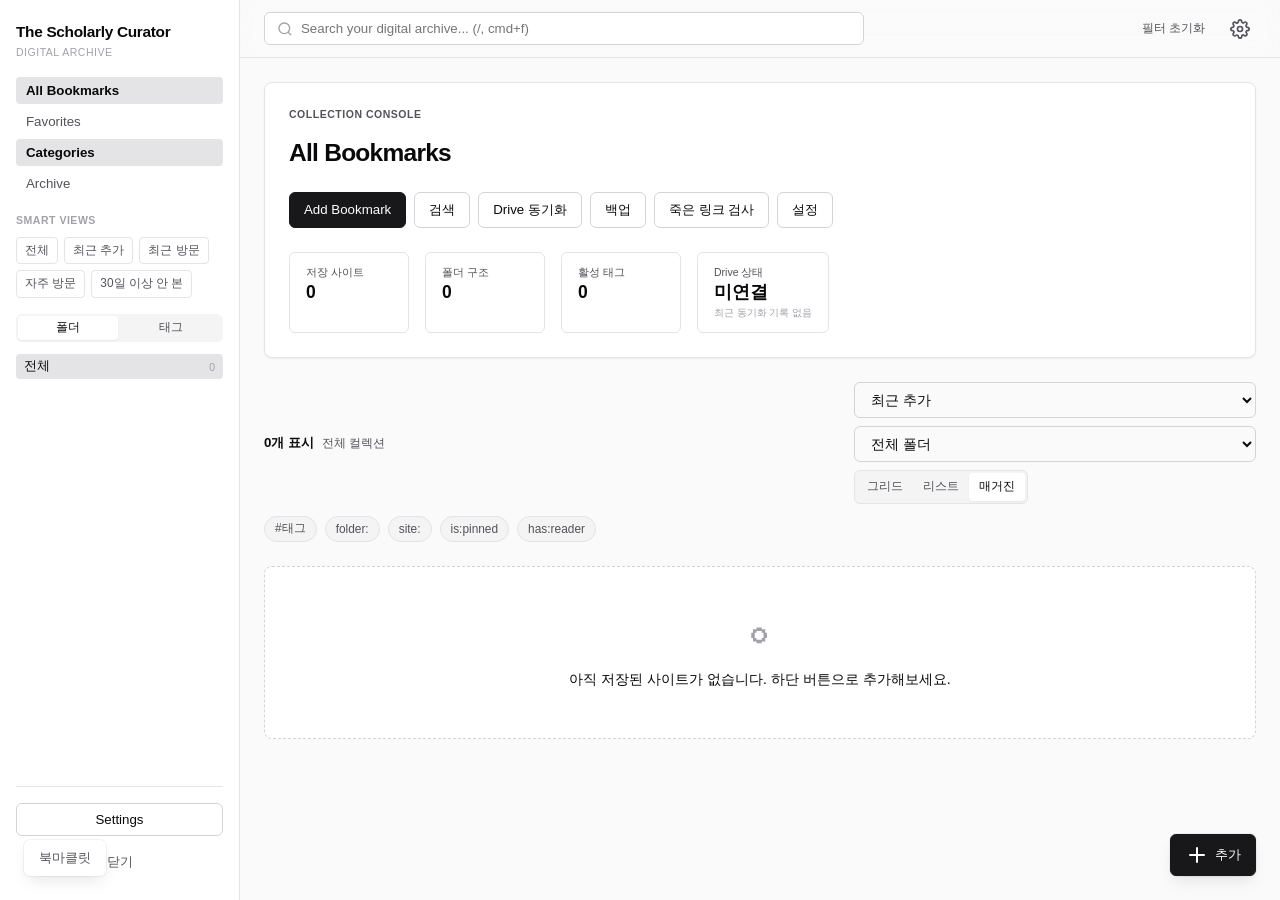
==== commit 993f194e: "Fix browser-safe Drive OAuth on GitHub Pages Replace the static web OAuth code exchange with Google " ====
--- a/index.html
+++ b/index.html
@@ -380,6 +380,7 @@
   <datalist id="folderSuggestions"></datalist>
   <datalist id="tagSuggestions"></datalist>
 
+  <script src="https://accounts.google.com/gsi/client" async defer></script>
   <script src="app.js"></script>
 </body>
 </html>
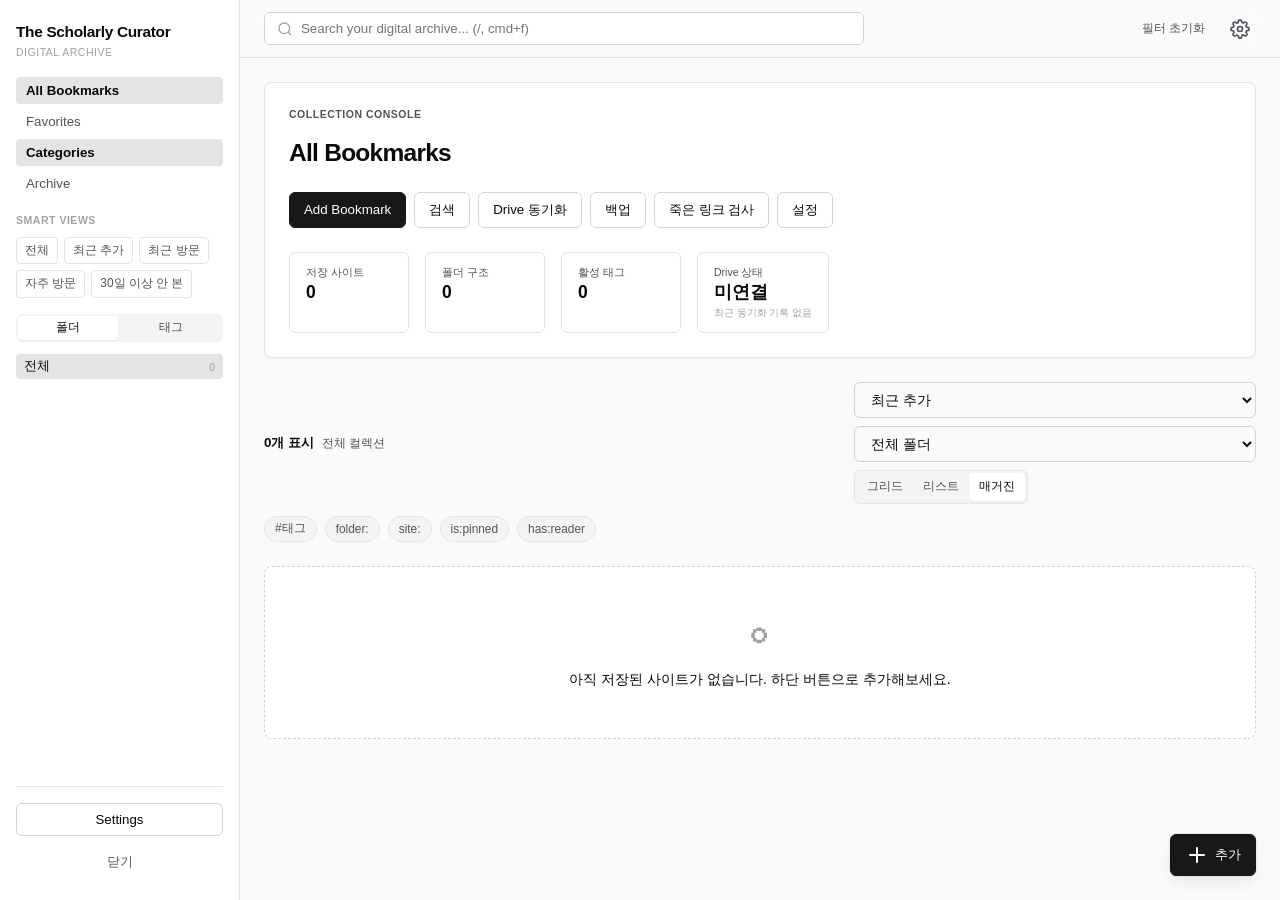
==== commit bb9dac38: "Refactor settings section and update bookmarklet functionality; enhance icon assets and manifest det" ====
--- a/index.html
+++ b/index.html
@@ -205,6 +205,14 @@
         </section>
 
         <section class="settings-section">
+          <h3>Bookmarklet</h3>
+          <p class="helper-text">브라우저 북마크바에 등록할 저장용 북마클릿 코드를 복사합니다.</p>
+          <div class="btn-row">
+            <button id="bookmarkletBtn" class="btn-base btn-outline" type="button">북마클릿 코드 복사</button>
+          </div>
+        </section>
+
+        <section class="settings-section">
           <div class="section-header-flex">
             <h3>Google Drive Sync</h3>
             <span id="driveStatus" class="status-badge offline">미연결</span>
@@ -241,10 +249,6 @@
     </section>
   </div>
 
-  <div class="bottom-utils">
-    <button id="bookmarkletBtn" class="btn-base btn-ghost shadow-float" data-tooltip="북마클릿 코드 복사">북마클릿</button>
-  </div>
-
   <div class="bottom-cta">
     <button id="saveCurrentTabBtn" class="btn-base btn-primary shadow-float" data-tooltip="현재 탭을 바로 저장" hidden>현재 탭 추가</button>
     <button id="openSheetBtn" class="btn-base btn-primary shadow-float fab" aria-label="새 사이트 추가">
--- a/app-style.css
+++ b/app-style.css
@@ -363,6 +363,7 @@
 .btn-grid { display: grid; grid-template-columns: 1fr 1fr; gap: 8px; }
 .section-header-flex { display: flex; justify-content: space-between; align-items: center; margin-bottom: 12px; }
 .section-header-flex h3 { margin: 0; }
+.settings-section .helper-text + .btn-row { margin-top: 12px; }
 .status-badge { font-size: 0.75rem; padding: 2px 8px; border-radius: var(--radius-pill); font-weight: 600; }
 .status-badge.offline { background: var(--color-bg-hover); color: var(--color-text-secondary); }
 .status-badge.syncing { background: #DBEAFE; color: #1D4ED8; }
@@ -428,8 +429,7 @@
 .toast button:hover { opacity: 1; }
 @keyframes toastIn { from { opacity: 0; transform: translateY(20px) scale(0.95); } to { opacity: 1; transform: translateY(0) scale(1); } }
 
-/* FAB & Bottom Utils */
-.bottom-utils { position: fixed; left: 24px; bottom: 24px; z-index: 50; }
+/* FAB */
 .bottom-cta { position: fixed; right: 24px; bottom: 24px; z-index: 50; display: flex; gap: 12px; align-items: center; }
 .fab { width: 48px; height: 48px; border-radius: 24px; padding: 0; display: flex; justify-content: center; align-items: center; transition: width 0.2s; overflow: hidden; }
 .fab span { display: none; }
@@ -463,8 +463,10 @@
 body[data-app-context="extension"] .app-shell { display: flex; flex-direction: column; height: 100%; }
 body[data-app-context="extension"] .main-panel { flex: 1; overflow-y: auto; overflow-x: hidden; }
 body[data-app-context="extension"] .workspace-content { padding: 12px; }
-body[data-app-context="extension"] .side-panel { position: fixed; width: 80%; transform: translateX(-100%); z-index: 250; }
-body[data-app-context="extension"] .side-backdrop { display: block !important; }
+body[data-app-context="extension"] .side-panel { position: fixed; left: 0; top: 0; bottom: 0; width: 80%; height: 100%; transform: translateX(-100%); transition: transform var(--transition-fast); z-index: 250; }
+body[data-app-context="extension"].side-open .side-panel { transform: translateX(0); }
+body[data-app-context="extension"] .side-backdrop { position: fixed; inset: 0; z-index: 240; background: rgba(0,0,0,0.4); backdrop-filter: blur(4px); opacity: 0; pointer-events: none; transition: opacity var(--transition-fast); display: block !important; }
+body[data-app-context="extension"].side-open .side-backdrop { opacity: 1; pointer-events: auto; }
 body[data-app-context="extension"] .top-nav { padding: 8px 12px; }
 body[data-app-context="extension"] .nav-left { display: block; }
 body[data-app-context="extension"] .hero-stats { display: none; }
@@ -474,7 +476,6 @@
 body[data-app-context="extension"] .view-toggle { grid-column: 1 / -1; display: flex; }
 body[data-app-context="extension"] .view-toggle button { flex: 1; }
 body[data-app-context="extension"] .bottom-cta { bottom: 12px; right: 12px; }
-body[data-app-context="extension"] .bottom-utils { display: none; }
 body[data-app-context="extension"] .floating-bulk { bottom: 12px; width: calc(100% - 24px); border-radius: var(--radius-md); }
 body[data-app-context="extension"] .bulk-actions { flex-direction: column; align-items: stretch; }
 body[data-app-context="extension"] .modal-panel { width: calc(100% - 24px); max-height: calc(100% - 24px); }
